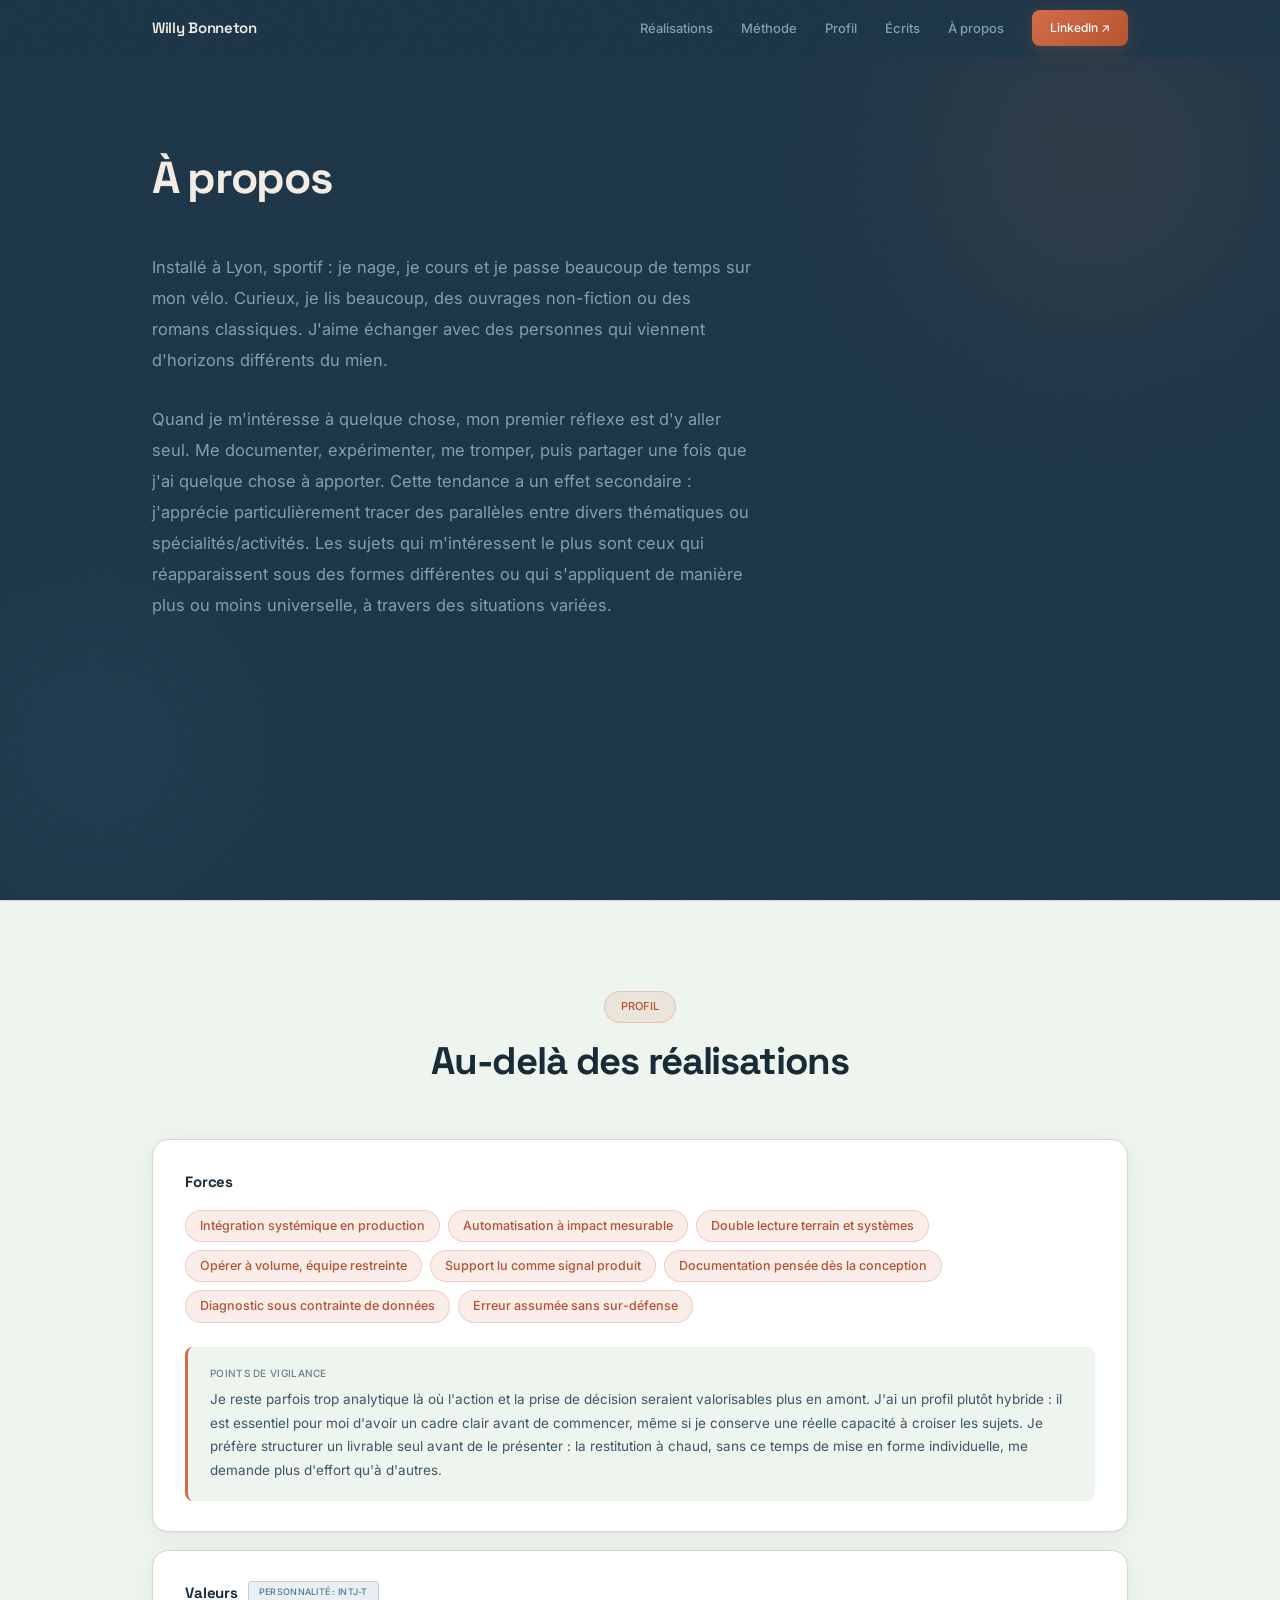
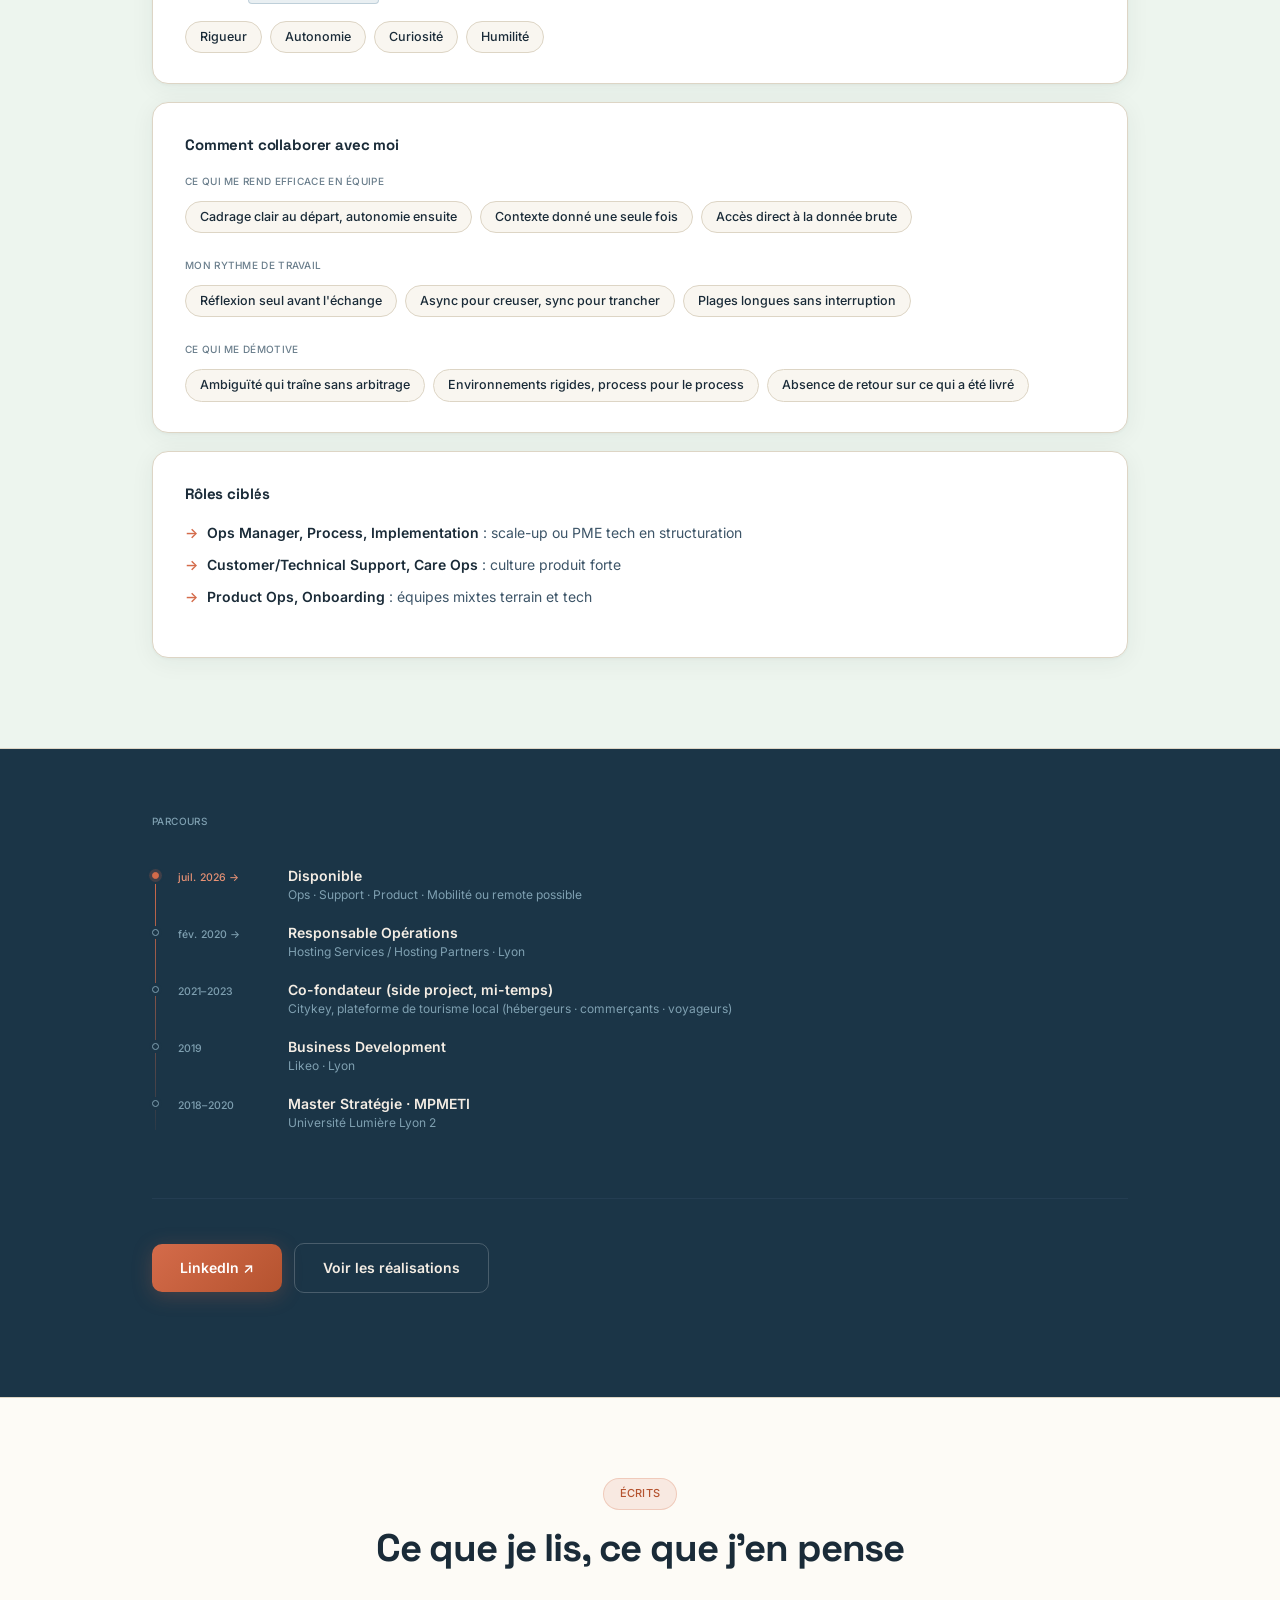
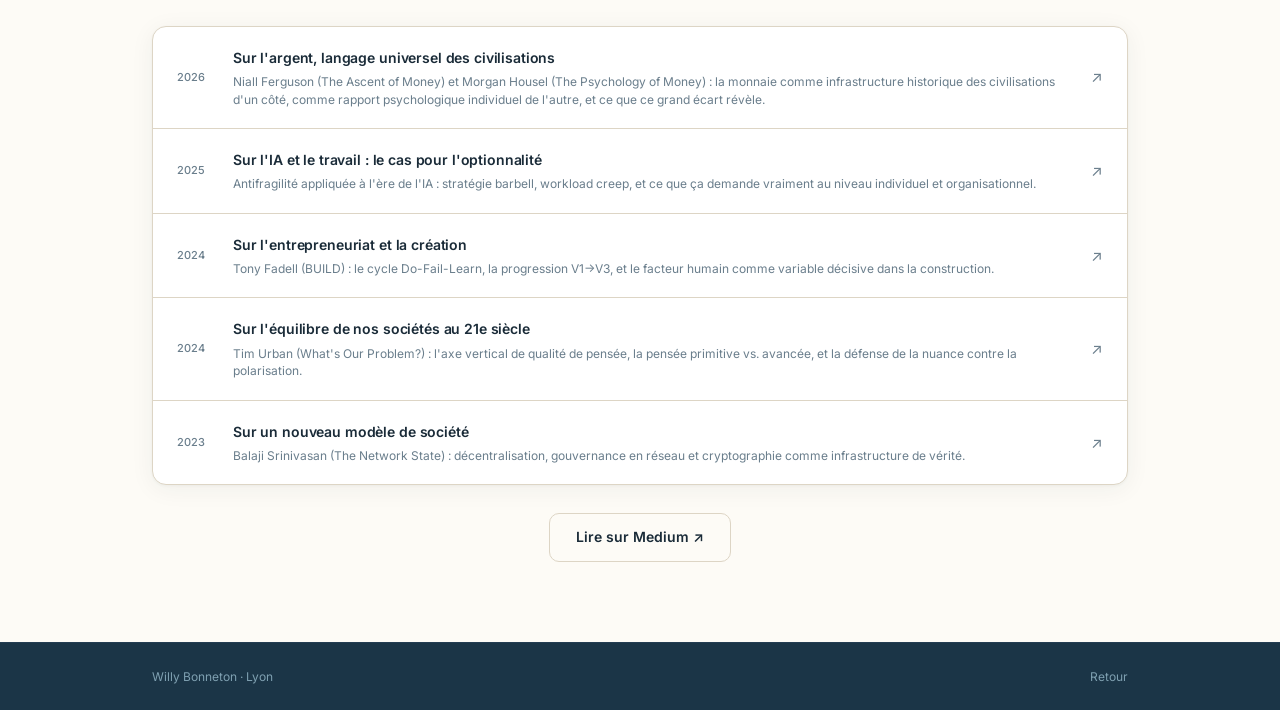
==== about.html @ 105d2efd "Corrige les liens Medium, ajoute un essai et nuance le parcours et la vigilance" ====
<!DOCTYPE html>
<html lang="fr">
<head>
  <meta charset="UTF-8">
  <meta name="viewport" content="width=device-width, initial-scale=1.0">
  <title>Willy Bonneton · À propos</title>
  <meta name="description" content="Willy Bonneton, basé à Lyon. Curieux, sportif, en mouvement.">
  <link rel="canonical" href="https://willy-bonneton.vercel.app/about.html">

  <link rel="icon" href="favicon-32.png" type="image/png">
  <link rel="icon" href="favicon-192.png" type="image/png" sizes="192x192">
  <link rel="apple-touch-icon" href="apple-touch-icon.png">

  <meta property="og:type" content="profile">
  <meta property="og:site_name" content="Willy Bonneton">
  <meta property="og:title" content="Willy Bonneton · À propos">
  <meta property="og:description" content="Willy Bonneton, basé à Lyon. Curieux, sportif, en mouvement.">
  <meta property="og:url" content="https://willy-bonneton.vercel.app/about.html">
  <meta property="og:image" content="https://willy-bonneton.vercel.app/assets/og-image.jpg">
  <meta property="og:image:width" content="1200">
  <meta property="og:image:height" content="630">
  <meta property="og:locale" content="fr_FR">
  <meta name="twitter:card" content="summary_large_image">
  <meta name="twitter:title" content="Willy Bonneton · À propos">
  <meta name="twitter:description" content="Willy Bonneton, basé à Lyon. Curieux, sportif, en mouvement.">
  <meta name="twitter:image" content="https://willy-bonneton.vercel.app/assets/og-image.jpg">

  <link rel="preconnect" href="https://fonts.googleapis.com">
  <link rel="preconnect" href="https://fonts.gstatic.com" crossorigin>
  <link href="https://fonts.googleapis.com/css2?family=Space+Grotesk:wght@400;500;600;700&family=Inter:wght@400;500;600&display=swap" rel="stylesheet">
  <link rel="stylesheet" href="style.css">
</head>
<body>

  <header id="site-header">
    <div class="container">
      <nav>
        <a href="index.html" class="nav-brand">Willy Bonneton</a>
        <div class="nav-links">
          <a href="index.html#realisations">Réalisations</a>
          <a href="index.html#methode">Méthode</a>
          <a href="#profil">Profil</a>
          <a href="#ecrits">Écrits</a>
          <a href="about.html">À propos</a>
          <a href="https://www.linkedin.com/in/willy-bonneton/" target="_blank" rel="noopener" class="nav-cta">LinkedIn ↗</a>
        </div>
        <button class="mobile-menu-btn" aria-label="Menu" aria-expanded="false">☰</button>
      </nav>
    </div>
    <div class="mobile-menu">
      <a href="index.html#realisations">Réalisations</a>
      <a href="index.html#methode">Méthode</a>
      <a href="#profil">Profil</a>
      <a href="#ecrits">Écrits</a>
      <a href="about.html">À propos</a>
      <a href="https://www.linkedin.com/in/willy-bonneton/" target="_blank" rel="noopener" class="nav-cta">LinkedIn ↗</a>
    </div>
  </header>

  <main>

    <!-- À PROPOS -->
    <section class="about-hero">
      <div class="orb orb-1"></div>
      <div class="orb orb-2"></div>
      <div class="container">
        <h1 class="reveal">À propos</h1>

        <div class="about-body reveal" style="--d:.08s">
          <p>Installé à Lyon, sportif : je nage, je cours et je passe beaucoup de temps sur mon vélo. Curieux, je lis beaucoup, des ouvrages non-fiction ou des romans classiques. J'aime échanger avec des personnes qui viennent d'horizons différents du mien.</p>
          <p>Quand je m'intéresse à quelque chose, mon premier réflexe est d'y aller seul. Me documenter, expérimenter, me tromper, puis partager une fois que j'ai quelque chose à apporter. Cette tendance a un effet secondaire : j'apprécie particulièrement tracer des parallèles entre divers thématiques ou spécialités/activités. Les sujets qui m'intéressent le plus sont ceux qui réapparaissent sous des formes différentes ou qui s'appliquent de manière plus ou moins universelle, à travers des situations variées.</p>
        </div>
      </div>
    </section>

    <!-- PROFIL EN UNE PAGE -->
    <section class="profil-section" id="profil">
      <div class="container">
        <div class="section-head reveal">
          <span class="badge-pill">Profil</span>
          <h2>Au-delà des réalisations</h2>
        </div>

        <div class="tag-card reveal" style="margin-bottom:18px;">
          <h3>Forces</h3>
          <div class="tag-list">
            <span class="tag-chip chip-accent">Intégration systémique en production</span>
            <span class="tag-chip chip-accent">Automatisation à impact mesurable</span>
            <span class="tag-chip chip-accent">Double lecture terrain et systèmes</span>
            <span class="tag-chip chip-accent">Opérer à volume, équipe restreinte</span>
            <span class="tag-chip chip-accent">Support lu comme signal produit</span>
            <span class="tag-chip chip-accent">Documentation pensée dès la conception</span>
            <span class="tag-chip chip-accent">Diagnostic sous contrainte de données</span>
            <span class="tag-chip chip-accent">Erreur assumée sans sur-défense</span>
          </div>
          <div class="case-note">
            <p class="tag-group-title" style="margin-bottom:6px;">Points de vigilance</p>
            Je reste parfois trop analytique là où l'action et la prise de décision seraient valorisables plus en amont. J'ai un profil plutôt hybride : il est essentiel pour moi d'avoir un cadre clair avant de commencer, même si je conserve une réelle capacité à croiser les sujets. Je préfère structurer un livrable seul avant de le présenter : la restitution à chaud, sans ce temps de mise en forme individuelle, me demande plus d'effort qu'à d'autres.
          </div>
        </div>

        <div class="tag-card reveal" style="--d:.12s;margin-bottom:18px;">
          <div class="real-tag-row">
            <h3 style="margin-bottom:0;">Valeurs</h3>
            <span class="mbti-badge">Personnalité : INTJ-T</span>
          </div>
          <div class="tag-list" style="margin-top:16px;">
            <span class="tag-chip">Rigueur</span>
            <span class="tag-chip">Autonomie</span>
            <span class="tag-chip">Curiosité</span>
            <span class="tag-chip">Humilité</span>
          </div>
        </div>

        <div class="tag-card reveal" style="--d:.16s;margin-bottom:18px;">
          <h3>Comment collaborer avec moi</h3>
          <div class="tag-group">
            <p class="tag-group-title">Ce qui me rend efficace en équipe</p>
            <div class="tag-list">
              <span class="tag-chip">Cadrage clair au départ, autonomie ensuite</span>
              <span class="tag-chip">Contexte donné une seule fois</span>
              <span class="tag-chip">Accès direct à la donnée brute</span>
            </div>
          </div>
          <div class="tag-group">
            <p class="tag-group-title">Mon rythme de travail</p>
            <div class="tag-list">
              <span class="tag-chip">Réflexion seul avant l'échange</span>
              <span class="tag-chip">Async pour creuser, sync pour trancher</span>
              <span class="tag-chip">Plages longues sans interruption</span>
            </div>
          </div>
          <div class="tag-group">
            <p class="tag-group-title">Ce qui me démotive</p>
            <div class="tag-list">
              <span class="tag-chip">Ambiguïté qui traîne sans arbitrage</span>
              <span class="tag-chip">Environnements rigides, process pour le process</span>
              <span class="tag-chip">Absence de retour sur ce qui a été livré</span>
            </div>
          </div>
        </div>

        <div class="tag-card reveal" style="--d:.2s">
          <h3>Rôles ciblés</h3>
          <ul class="metric-list" style="margin-top:4px;">
            <li><b>Ops Manager, Process, Implementation</b> : scale-up ou PME tech en structuration</li>
            <li><b>Customer/Technical Support, Care Ops</b> : culture produit forte</li>
            <li><b>Product Ops, Onboarding</b> : équipes mixtes terrain et tech</li>
          </ul>
        </div>
      </div>
    </section>

    <!-- PARCOURS + CTA -->
    <section class="about-hero about-parcours-bottom">
      <div class="container">

        <div class="parcours-section reveal" style="--d:.08s;margin-top:0;padding-top:0;border-top:none;">
          <p class="parcours-label">Parcours</p>
          <div class="parcours-timeline">

            <div class="tl-item current">
              <span class="tl-date">juil. 2026 →</span>
              <div>
                <span class="tl-role">Disponible</span>
                <span class="tl-org">Ops · Support · Product · Mobilité ou remote possible</span>
              </div>
            </div>

            <div class="tl-item">
              <span class="tl-date">fév. 2020 →</span>
              <div>
                <span class="tl-role">Responsable Opérations</span>
                <span class="tl-org">Hosting Services / Hosting Partners · Lyon</span>
              </div>
            </div>

            <div class="tl-item">
              <span class="tl-date">2021–2023</span>
              <div>
                <span class="tl-role">Co-fondateur (side project, mi-temps)</span>
                <span class="tl-org">Citykey, plateforme de tourisme local (hébergeurs · commerçants · voyageurs)</span>
              </div>
            </div>

            <div class="tl-item">
              <span class="tl-date">2019</span>
              <div>
                <span class="tl-role">Business Development</span>
                <span class="tl-org">Likeo · Lyon</span>
              </div>
            </div>

            <div class="tl-item">
              <span class="tl-date">2018–2020</span>
              <div>
                <span class="tl-role">Master Stratégie · MPMETI</span>
                <span class="tl-org">Université Lumière Lyon 2</span>
              </div>
            </div>

          </div>
        </div>

        <div class="about-cta reveal" style="--d:.16s">
          <a href="https://www.linkedin.com/in/willy-bonneton/" target="_blank" rel="noopener" class="btn">LinkedIn ↗</a>
          <a href="index.html" class="btn btn-outline">Voir les réalisations</a>
        </div>

      </div>
    </section>

    <!-- ÉCRITS -->
    <section class="ecrits" id="ecrits">
      <div class="container">
        <div class="section-head reveal">
          <span class="badge-pill">Écrits</span>
          <h2>Ce que je lis, ce que j'en pense</h2>
        </div>

        <div class="essays-list reveal">
          <a href="https://medium.com/@willybonneton/sur-largent-langage-universel-des-civilisations-7551ef2f73aa?sharedUserId=willybonneton" target="_blank" rel="noopener" class="essay-item">
            <span class="essay-date">2026</span>
            <div class="essay-content">
              <span class="essay-title">Sur l'argent, langage universel des civilisations</span>
              <span class="essay-desc">Niall Ferguson (The Ascent of Money) et Morgan Housel (The Psychology of Money) : la monnaie comme infrastructure historique des civilisations d'un côté, comme rapport psychologique individuel de l'autre, et ce que ce grand écart révèle.</span>
            </div>
            <span class="essay-arrow">↗</span>
          </a>
          <a href="https://medium.com/@willybonneton/sur-lia-le-travail-et-le-cas-pour-l-optionnalit%C3%A9-8857c863b333?sharedUserId=willybonneton" target="_blank" rel="noopener" class="essay-item">
            <span class="essay-date">2025</span>
            <div class="essay-content">
              <span class="essay-title">Sur l'IA et le travail : le cas pour l'optionnalité</span>
              <span class="essay-desc">Antifragilité appliquée à l'ère de l'IA : stratégie barbell, workload creep, et ce que ça demande vraiment au niveau individuel et organisationnel.</span>
            </div>
            <span class="essay-arrow">↗</span>
          </a>
          <a href="https://medium.com/@willybonneton/sur-lentrepreneuriat-et-la-cr%C3%A9ation-435b396c9633?sharedUserId=willybonneton" target="_blank" rel="noopener" class="essay-item">
            <span class="essay-date">2024</span>
            <div class="essay-content">
              <span class="essay-title">Sur l'entrepreneuriat et la création</span>
              <span class="essay-desc">Tony Fadell (BUILD) : le cycle Do-Fail-Learn, la progression V1→V3, et le facteur humain comme variable décisive dans la construction.</span>
            </div>
            <span class="essay-arrow">↗</span>
          </a>
          <a href="https://medium.com/@willybonneton/sur-l%C3%A9quilibre-de-nos-soci%C3%A9t%C3%A9s-au-21%C3%A8-si%C3%A8cle-4c4dc9148414?sharedUserId=willybonneton" target="_blank" rel="noopener" class="essay-item">
            <span class="essay-date">2024</span>
            <div class="essay-content">
              <span class="essay-title">Sur l'équilibre de nos sociétés au 21e siècle</span>
              <span class="essay-desc">Tim Urban (What's Our Problem?) : l'axe vertical de qualité de pensée, la pensée primitive vs. avancée, et la défense de la nuance contre la polarisation.</span>
            </div>
            <span class="essay-arrow">↗</span>
          </a>
          <a href="https://medium.com/@willybonneton/sur-un-nouveau-mod%C3%A8le-de-soci%C3%A9t%C3%A9-496cfe25e02b?sharedUserId=willybonneton" target="_blank" rel="noopener" class="essay-item">
            <span class="essay-date">2023</span>
            <div class="essay-content">
              <span class="essay-title">Sur un nouveau modèle de société</span>
              <span class="essay-desc">Balaji Srinivasan (The Network State) : décentralisation, gouvernance en réseau et cryptographie comme infrastructure de vérité.</span>
            </div>
            <span class="essay-arrow">↗</span>
          </a>
        </div>

        <div style="text-align:center">
          <a href="https://willybonneton.medium.com/" target="_blank" rel="noopener" class="ghost-btn" style="border-color:var(--border);color:var(--text);">
            Lire sur Medium ↗
          </a>
        </div>
      </div>
    </section>

  </main>

  <footer>
    <div class="container">
      <p>Willy Bonneton · Lyon</p>
      <a href="index.html">Retour</a>
    </div>
  </footer>

  <script>
    (function () {
      var header = document.getElementById('site-header');
      var onScroll = function () {
        header.classList.toggle('scrolled', window.scrollY > 20);
      };
      window.addEventListener('scroll', onScroll, { passive: true });
      onScroll();

      var btn = document.querySelector('.mobile-menu-btn');
      var menu = document.querySelector('.mobile-menu');
      btn.addEventListener('click', function () {
        var open = menu.classList.toggle('open');
        btn.textContent = open ? '✕' : '☰';
        btn.setAttribute('aria-expanded', open);
      });

      var reveals = document.querySelectorAll('.reveal');
      var show = function (el) { el.classList.add('visible'); };
      if ('IntersectionObserver' in window) {
        var obs = new IntersectionObserver(function (entries) {
          entries.forEach(function (entry) {
            if (entry.isIntersecting) {
              show(entry.target);
              obs.unobserve(entry.target);
            }
          });
        }, { threshold: 0.01 });
        reveals.forEach(function (el) {
          var rect = el.getBoundingClientRect();
          if (rect.top < window.innerHeight && rect.bottom > 0) {
            show(el);
          } else {
            obs.observe(el);
          }
        });
      } else {
        reveals.forEach(show);
      }
    })();
  </script>

<script defer src="/_vercel/insights/script.js"></script>
</body>
</html>
---- style.css ----
*, *::before, *::after { box-sizing: border-box; margin: 0; padding: 0; }

:root {
  --bg:           #FDFBF6;
  --bg-alt:       #EDF5EE;
  --bg-dark:      #1B3547;
  --text:         #1A2B38;
  --text-light:   #F4EDE4;
  --muted:        #6A7E8C;
  --muted-dark:   #7FA0B1;
  --accent:       #D46B4A;
  --accent-deep:  #B5532F;
  --accent-cool:  #4E7A96;
  --accent-dim:   rgba(212,107,74,0.12);
  --border:       #DDD5C5;
  --border-dark:  #243D52;
  --surface-dark: rgba(255,255,255,0.04);
  --nav-bg:       rgba(27,53,71,0.82);
  --card-shadow:        0 1px 3px rgba(26,43,56,0.04), 0 4px 24px rgba(26,43,56,0.06);
  --card-shadow-hover:  0 2px 8px rgba(212,107,74,0.10), 0 12px 36px rgba(26,43,56,0.10);
  --font:      'Inter', -apple-system, BlinkMacSystemFont, sans-serif;
  --font-head: 'Space Grotesk', 'Inter', sans-serif;
  --max: 1040px;
}

html { scroll-behavior: smooth; }

body {
  font-family: var(--font);
  background: var(--bg);
  color: var(--text);
  font-size: 16px;
  line-height: 1.6;
  -webkit-font-smoothing: antialiased;
  -moz-osx-font-smoothing: grayscale;
  overflow-x: hidden;
}

body::after {
  content: '';
  position: fixed;
  inset: 0;
  pointer-events: none;
  z-index: 9999;
  opacity: 0.04;
  background-image: url("data:image/svg+xml,%3Csvg xmlns='http://www.w3.org/2000/svg' width='300' height='300'%3E%3Cfilter id='n'%3E%3CfeTurbulence type='fractalNoise' baseFrequency='0.7' numOctaves='4' stitchTiles='stitch'/%3E%3C/filter%3E%3Crect width='300' height='300' filter='url(%23n)'/%3E%3C/svg%3E");
  background-size: 200px;
  background-repeat: repeat;
}

a { color: inherit; text-decoration: none; }
img { display: block; max-width: 100%; }

.container {
  max-width: var(--max);
  margin: 0 auto;
  padding: 0 32px;
}

/* ── Scrollbar ── */
::-webkit-scrollbar { width: 6px; }
::-webkit-scrollbar-track { background: var(--bg); }
::-webkit-scrollbar-thumb { background: var(--border); border-radius: 3px; }
::-webkit-scrollbar-thumb:hover { background: var(--accent); }

/* ── Utilitaires dégradés ── */
.gradient-text {
  background: linear-gradient(135deg, var(--accent), var(--muted-dark));
  -webkit-background-clip: text;
  -webkit-text-fill-color: transparent;
  background-clip: text;
}

.gradient-btn {
  display: inline-flex;
  align-items: center;
  gap: 8px;
  background: linear-gradient(135deg, var(--accent), var(--accent-deep));
  color: #fff;
  font-weight: 600;
  font-size: 14px;
  padding: 13px 28px;
  border-radius: 10px;
  border: none;
  cursor: pointer;
  transition: transform 0.2s, box-shadow 0.2s;
  box-shadow: 0 4px 20px rgba(212,107,74,0.25);
}
.gradient-btn:hover {
  transform: translateY(-2px);
  box-shadow: 0 8px 30px rgba(212,107,74,0.35);
}

.ghost-btn {
  display: inline-flex;
  align-items: center;
  gap: 8px;
  background: transparent;
  font-weight: 600;
  font-size: 14px;
  padding: 12px 26px;
  border-radius: 10px;
  cursor: pointer;
  border: 1.5px solid rgba(255,255,255,0.2);
  color: var(--text-light);
  transition: border-color 0.2s, transform 0.2s;
}
.ghost-btn:hover {
  border-color: var(--accent);
  transform: translateY(-1px);
}

/* ── Badge pill ── */
.badge-pill {
  display: inline-flex;
  align-items: center;
  padding: 6px 16px;
  border-radius: 100px;
  font-family: var(--font);
  font-size: 11px;
  font-weight: 500;
  letter-spacing: 0.03em;
  text-transform: uppercase;
  background: var(--accent-dim);
  border: 1px solid rgba(212,107,74,0.25);
  color: var(--accent-deep);
}

.badge-pill.on-dark {
  background: rgba(212,107,74,0.14);
  border-color: rgba(212,107,74,0.35);
  color: #E89275;
}

/* ── Têtes de section ── */
.section-head {
  text-align: center;
  margin-bottom: 56px;
}

.section-head h2 {
  font-family: var(--font-head);
  font-size: clamp(1.6rem, 3vw, 2.4rem);
  font-weight: 700;
  letter-spacing: -0.03em;
  line-height: 1.15;
  color: var(--text);
  margin-top: 16px;
}

/* ── Animations d'entrée au scroll ── */
.reveal {
  opacity: 0;
  transform: translateY(28px);
  transition: opacity 0.65s cubic-bezier(0.22,1,0.36,1) var(--d, 0s),
              transform 0.65s cubic-bezier(0.22,1,0.36,1) var(--d, 0s);
}
.reveal.visible {
  opacity: 1;
  transform: translateY(0);
}
@media (prefers-reduced-motion: reduce) {
  .reveal { opacity: 1; transform: none; transition: none; }
}

@keyframes float1 {
  0%, 100% { transform: translate(0, 0) scale(1); }
  33% { transform: translate(30px, -40px) scale(1.05); }
  66% { transform: translate(-20px, 20px) scale(0.95); }
}
@keyframes float2 {
  0%, 100% { transform: translate(0, 0) scale(1); }
  33% { transform: translate(-40px, 30px) scale(0.95); }
  66% { transform: translate(20px, -30px) scale(1.05); }
}

/* ════════════════════════════════════
   NAVIGATION
════════════════════════════════════ */
header {
  position: fixed;
  top: 0;
  left: 0;
  right: 0;
  z-index: 100;
  background: var(--nav-bg);
  backdrop-filter: blur(16px);
  -webkit-backdrop-filter: blur(16px);
  border-bottom: 1px solid transparent;
  transition: border-color 0.3s, background 0.3s;
}
header.scrolled { border-bottom-color: var(--border-dark); }

nav {
  display: flex;
  align-items: center;
  justify-content: space-between;
  height: 56px;
}

.nav-brand {
  font-family: var(--font-head);
  font-size: 15px;
  font-weight: 600;
  letter-spacing: -0.02em;
  color: var(--text-light);
}

.nav-links { display: flex; align-items: center; gap: 28px; }
.nav-links a { font-size: 13px; font-weight: 500; color: var(--muted-dark); transition: color 0.2s; }
.nav-links a:hover { color: var(--text-light); }

.nav-links .nav-cta {
  color: #fff;
  padding: 8px 18px;
  font-size: 12px;
  border-radius: 8px;
  background: linear-gradient(135deg, var(--accent), var(--accent-deep));
  box-shadow: 0 4px 20px rgba(212,107,74,0.25);
  transition: transform 0.2s, box-shadow 0.2s;
}
.nav-links .nav-cta:hover {
  color: #fff;
  transform: translateY(-2px);
  box-shadow: 0 8px 30px rgba(212,107,74,0.35);
}

.mobile-menu-btn {
  display: none;
  align-items: center;
  justify-content: center;
  width: 36px;
  height: 36px;
  background: none;
  border: none;
  color: var(--text-light);
  cursor: pointer;
  font-size: 20px;
}

.mobile-menu {
  display: none;
  flex-direction: column;
  gap: 16px;
  padding: 16px 32px 24px;
  border-top: 1px solid var(--border-dark);
}
.mobile-menu.open { display: flex; }
.mobile-menu a { font-size: 15px; font-weight: 500; color: var(--muted-dark); }
.mobile-menu .nav-cta {
  color: #fff;
  text-align: center;
  justify-content: center;
  display: inline-flex;
  padding: 10px 20px;
  font-size: 13px;
  border-radius: 8px;
  background: linear-gradient(135deg, var(--accent), var(--accent-deep));
}

/* ════════════════════════════════════
   HERO
════════════════════════════════════ */
.hero {
  position: relative;
  overflow: hidden;
  background: var(--bg-dark);
  padding: 140px 0 100px;
  min-height: 90vh;
  display: flex;
  align-items: center;
}

.orb {
  position: absolute;
  border-radius: 50%;
  filter: blur(80px);
  pointer-events: none;
  opacity: 0.16;
}
.orb-1 {
  width: 500px; height: 500px; top: -10%; right: -5%;
  background: radial-gradient(circle, var(--accent), transparent 70%);
  animation: float1 20s ease-in-out infinite;
}
.orb-2 {
  width: 400px; height: 400px; bottom: -5%; left: -8%;
  background: radial-gradient(circle, var(--accent-cool), transparent 70%);
  animation: float2 25s ease-in-out infinite;
}
.orb-3 {
  width: 250px; height: 250px; top: 40%; left: 50%;
  background: radial-gradient(circle, var(--accent), transparent 70%);
  animation: float1 18s ease-in-out infinite reverse;
  opacity: 0.08;
}

.hero-inner { position: relative; z-index: 1; }

.kicker {
  font-family: var(--font);
  font-size: 11px;
  font-weight: 500;
  letter-spacing: 0.04em;
  text-transform: uppercase;
  color: var(--muted-dark);
  margin-bottom: 28px;
}

.hero-title {
  font-family: var(--font-head);
  font-size: clamp(2.2rem, 5vw, 3.8rem);
  font-weight: 700;
  line-height: 1.08;
  letter-spacing: -0.035em;
  color: var(--text-light);
  margin-bottom: 32px;
  max-width: 720px;
}

.hero-body {
  font-size: 16px;
  color: var(--muted-dark);
  line-height: 1.85;
  max-width: 580px;
  margin-bottom: 48px;
}

.hero-stats {
  display: flex;
  gap: 2px;
  border: 1px solid var(--border-dark);
  border-radius: 14px;
  overflow: hidden;
  max-width: 520px;
  margin-bottom: 44px;
  background: var(--surface-dark);
  backdrop-filter: blur(12px);
  -webkit-backdrop-filter: blur(12px);
}

.stat {
  flex: 1;
  padding: 22px 20px;
  border-right: 1px solid var(--border-dark);
  text-align: center;
}
.stat:last-child { border-right: none; }

.stat-num {
  display: block;
  font-family: var(--font-head);
  font-size: 26px;
  font-weight: 700;
  letter-spacing: -0.03em;
  line-height: 1;
  margin-bottom: 6px;
  background: linear-gradient(135deg, var(--accent), var(--muted-dark));
  -webkit-background-clip: text;
  -webkit-text-fill-color: transparent;
  background-clip: text;
}

.stat-desc {
  display: block;
  font-family: var(--font);
  font-size: 10px;
  color: var(--muted-dark);
  letter-spacing: 0.01em;
  line-height: 1.4;
}

/* ════════════════════════════════════
   IDENTITY CARD (hero)
════════════════════════════════════ */
.identity-card {
  display: inline-flex;
  align-items: center;
  gap: 20px;
  padding: 14px 24px 14px 14px;
  border-radius: 100px;
  background: var(--surface-dark);
  border: 1px solid var(--border-dark);
  backdrop-filter: blur(12px);
  -webkit-backdrop-filter: blur(12px);
  margin-bottom: 56px;
  max-width: 100%;
}

.identity-photo {
  width: 56px;
  height: 56px;
  border-radius: 50%;
  object-fit: cover;
  flex-shrink: 0;
}

.identity-text {
  display: flex;
  flex-direction: column;
  gap: 7px;
  min-width: 0;
}

.identity-name {
  font-family: var(--font-head);
  font-size: 16px;
  font-weight: 600;
  color: var(--text-light);
  line-height: 1;
  margin: 0;
}

.identity-tags {
  display: flex;
  align-items: center;
  gap: 8px;
  flex-wrap: wrap;
}

.identity-tags .badge-pill {
  padding: 4px 12px;
  font-size: 10px;
}

.identity-location {
  display: flex;
  align-items: center;
  gap: 5px;
  font-size: 12px;
  color: var(--muted-dark);
  font-weight: 500;
  margin: 0;
}
.identity-location svg { width: 12px; height: 12px; flex-shrink: 0; }

.identity-linkedin {
  display: inline-flex;
  align-items: center;
  justify-content: center;
  width: 36px;
  height: 36px;
  border-radius: 50%;
  background: rgba(255,255,255,0.06);
  color: var(--muted-dark);
  flex-shrink: 0;
  margin-left: 4px;
  transition: background 0.2s, color 0.2s;
}
.identity-linkedin:hover { background: var(--accent); color: #fff; }
.identity-linkedin svg { width: 17px; height: 17px; }

@media (max-width: 560px) {
  .identity-card { flex-wrap: wrap; border-radius: 24px; padding: 16px; gap: 14px; margin-bottom: 40px; }
  .identity-linkedin { margin-left: auto; }
}

/* ════════════════════════════════════
   RÉALISATIONS
════════════════════════════════════ */
.realisations {
  background: var(--bg);
  padding: 110px 0 90px;
}

.real-card {
  position: relative;
  overflow: hidden;
  background: #FFFFFF;
  border: 1px solid var(--border);
  border-radius: 16px;
  padding: 36px 40px;
  box-shadow: var(--card-shadow);
  transition: border-color 0.35s cubic-bezier(0.22,1,0.36,1),
              box-shadow 0.35s cubic-bezier(0.22,1,0.36,1),
              transform 0.35s cubic-bezier(0.22,1,0.36,1);
}
.real-card:hover {
  border-color: rgba(212,107,74,0.35);
  box-shadow: var(--card-shadow-hover);
  transform: translateY(-3px);
}

.real-card::before {
  content: attr(data-num);
  position: absolute;
  top: 12px;
  right: 28px;
  font-family: var(--font-head);
  font-size: 100px;
  font-weight: 800;
  line-height: 1;
  letter-spacing: -0.04em;
  pointer-events: none;
  color: rgba(212,107,74,0.06);
}

.real-num {
  font-family: var(--font);
  font-size: 10px;
  font-weight: 500;
  letter-spacing: 0.04em;
  text-transform: uppercase;
  color: var(--accent);
  margin-bottom: 12px;
}

.real-card h3 {
  font-family: var(--font-head);
  font-size: 18px;
  font-weight: 700;
  letter-spacing: -0.02em;
  line-height: 1.3;
  margin-bottom: 16px;
  max-width: 580px;
}

.real-card p:not(.real-num) {
  font-size: 14.5px;
  color: #3D5568;
  line-height: 1.82;
  margin-bottom: 12px;
  max-width: 640px;
}
.real-card p:last-of-type { margin-bottom: 0; }

/* Bloc résultats */
.result-block {
  margin-top: 20px;
  background: var(--bg-dark);
  border-radius: 10px;
  padding: 6px 0;
  overflow: hidden;
}

/* ════════════════════════════════════
   MÉTHODE
════════════════════════════════════ */
.methode {
  background: var(--bg-alt);
  padding: 110px 0 90px;
  border-top: 1px solid var(--border);
  border-bottom: 1px solid var(--border);
}

.skills-grid {
  display: grid;
  grid-template-columns: 1fr 1fr;
  gap: 14px;
  margin-bottom: 56px;
}

.skill {
  background: #FFFFFF;
  border: 1px solid var(--border);
  border-radius: 14px;
  padding: 28px;
  box-shadow: var(--card-shadow);
  transition: border-color 0.3s cubic-bezier(0.22,1,0.36,1),
              box-shadow 0.3s cubic-bezier(0.22,1,0.36,1),
              transform 0.3s cubic-bezier(0.22,1,0.36,1);
}
.skill:hover {
  border-color: rgba(212,107,74,0.35);
  box-shadow: var(--card-shadow-hover);
  transform: translateY(-2px);
}

.skill-marker {
  display: inline-flex;
  align-items: center;
  justify-content: center;
  width: 32px;
  height: 32px;
  background: var(--accent-dim);
  border: 1px solid rgba(212,107,74,0.25);
  border-radius: 8px;
  font-family: var(--font-head);
  font-size: 12px;
  font-weight: 700;
  color: var(--accent-deep);
  margin-bottom: 16px;
}

.skill h4 {
  font-family: var(--font-head);
  font-size: 15px;
  font-weight: 700;
  letter-spacing: -0.01em;
  margin-bottom: 8px;
}
.skill p { font-size: 13px; color: var(--muted); line-height: 1.72; }

/* ── Outils ── */
.outils-label {
  font-family: var(--font);
  font-size: 10px;
  font-weight: 500;
  letter-spacing: 0.04em;
  text-transform: uppercase;
  color: var(--muted);
  margin-bottom: 20px;
  padding-top: 40px;
  border-top: 1px solid var(--border);
}

.tools-grid {
  display: grid;
  grid-template-columns: 1fr 1fr;
  gap: 14px;
}

.tool-group-label {
  font-family: var(--font);
  font-size: 10px;
  font-weight: 500;
  letter-spacing: 0.03em;
  text-transform: uppercase;
  color: var(--muted);
  margin-bottom: 10px;
}

.tool-list {
  background: #FFFFFF;
  border: 1px solid var(--border);
  border-radius: 12px;
  overflow: hidden;
  box-shadow: var(--card-shadow);
}

.tool-item {
  display: flex;
  align-items: center;
  gap: 12px;
  padding: 12px 16px;
  border-bottom: 1px solid var(--border);
}
.tool-item:last-child { border-bottom: none; }

.tool-logo-wrap {
  width: 32px;
  height: 32px;
  border-radius: 8px;
  background: #F4F8F5;
  border: 1px solid var(--border);
  display: flex;
  align-items: center;
  justify-content: center;
  flex-shrink: 0;
  overflow: hidden;
}

.tool-logo-wrap img {
  width: 18px;
  height: 18px;
  object-fit: contain;
}

.tool-text { display: flex; flex-direction: column; gap: 2px; min-width: 0; }

.tool-name-row { display: flex; align-items: center; gap: 6px; }

.tool-name { font-size: 13px; font-weight: 600; white-space: nowrap; }

.tool-type {
  font-family: var(--font);
  font-size: 9px;
  font-weight: 500;
  letter-spacing: 0.03em;
  text-transform: uppercase;
  background: var(--accent-dim);
  color: var(--accent-deep);
  padding: 2px 7px;
  border-radius: 4px;
  white-space: nowrap;
}

.tool-desc {
  font-size: 11.5px;
  color: var(--muted);
  line-height: 1.4;
  white-space: nowrap;
  overflow: hidden;
  text-overflow: ellipsis;
}

/* ════════════════════════════════════
   CONTACT
════════════════════════════════════ */
.contact {
  position: relative;
  overflow: hidden;
  background: var(--bg-dark);
  padding: 80px 0;
  text-align: center;
}

.contact .container { position: relative; z-index: 1; }

.contact-actions {
  margin-top: 24px;
  display: flex;
  gap: 12px;
  justify-content: center;
  flex-wrap: wrap;
}

/* ── Footer ── */
footer {
  background: var(--bg-dark);
  border-top: 1px solid var(--border-dark);
  padding: 24px 0;
}

footer .container {
  display: flex;
  justify-content: space-between;
  align-items: center;
  flex-wrap: wrap;
  gap: 8px;
}
footer p, footer a { font-size: 12px; color: var(--muted-dark); }
footer a { transition: color 0.2s; }
footer a:hover { color: var(--text-light); }

/* ════════════════════════════════════
   À PROPOS
════════════════════════════════════ */
.about-hero {
  position: relative;
  overflow: hidden;
  background: var(--bg-dark);
  padding: 152px 0 104px;
  min-height: 100vh;
}

.about-parcours-bottom {
  min-height: auto;
  padding: 64px 0 104px;
}

.about-hero .container { position: relative; z-index: 1; }

.about-hero h1 {
  font-family: var(--font-head);
  font-size: clamp(1.8rem, 3.5vw, 2.8rem);
  font-weight: 700;
  letter-spacing: -0.03em;
  color: var(--text-light);
  margin-bottom: 48px;
  line-height: 1.15;
  max-width: 580px;
}

.about-body {
  font-size: 16.5px;
  line-height: 1.88;
  color: var(--muted-dark);
  max-width: 600px;
}
.about-body p { margin-bottom: 28px; }
.about-body p:last-child { margin-bottom: 0; }

.about-cta {
  margin-top: 56px;
  padding-top: 44px;
  border-top: 1px solid var(--border-dark);
  display: flex;
  align-items: center;
  gap: 12px;
}

/* Compat : anciens boutons utilisés sur about.html */
.btn {
  display: inline-flex;
  align-items: center;
  gap: 8px;
  background: linear-gradient(135deg, var(--accent), var(--accent-deep));
  color: #fff;
  font-size: 14px;
  font-weight: 600;
  padding: 13px 28px;
  border-radius: 10px;
  box-shadow: 0 4px 20px rgba(212,107,74,0.25);
  transition: transform 0.2s, box-shadow 0.2s;
}
.btn:hover {
  transform: translateY(-2px);
  box-shadow: 0 8px 30px rgba(212,107,74,0.35);
}

.btn-outline {
  background: transparent;
  color: var(--text-light);
  border: 1.5px solid rgba(255,255,255,0.2);
  box-shadow: none;
}
.btn-outline:hover {
  border-color: var(--accent);
  transform: translateY(-1px);
  box-shadow: none;
}

/* ════════════════════════════════════
   RÉALISATIONS GRID
════════════════════════════════════ */
.realisations-grid {
  display: grid;
  grid-template-columns: 1fr 1fr;
  gap: 18px;
}

.realisations-grid .real-card {
  padding: 26px 30px;
}

.realisations-grid .real-card::before {
  font-size: 72px;
  top: 8px;
  right: 20px;
}

.real-card-span {
  grid-column: 1 / -1;
}

/* ════════════════════════════════════
   RESULT HIGHLIGHTS STRIP
════════════════════════════════════ */
.result-highlights {
  display: flex;
  padding: 18px 0 16px;
  margin: 0 20px;
  border-bottom: 1px solid var(--border-dark);
}

.result-hl {
  flex: 1;
  text-align: center;
  border-right: 1px solid var(--border-dark);
  padding: 0 12px;
}
.result-hl:last-child { border-right: none; }

.result-hl-num {
  display: block;
  font-family: var(--font-head);
  font-size: 21px;
  font-weight: 700;
  letter-spacing: -0.03em;
  line-height: 1;
  margin-bottom: 5px;
  background: linear-gradient(135deg, var(--accent), var(--muted-dark));
  -webkit-background-clip: text;
  -webkit-text-fill-color: transparent;
  background-clip: text;
}

.result-hl-label {
  display: block;
  font-family: var(--font);
  font-size: 9px;
  font-weight: 500;
  color: var(--muted-dark);
  letter-spacing: 0.03em;
  text-transform: uppercase;
  line-height: 1.35;
}

/* Quand les highlights sont seuls dans le bloc (pas de rows) */
.result-block .result-highlights:last-child {
  border-bottom: none;
  padding-bottom: 16px;
}

/* ── Badge "Cas d'analyse" pour la carte 05 ── */
.real-tag-row {
  display: flex;
  align-items: center;
  gap: 10px;
  margin-bottom: 12px;
}
.real-tag-row .real-num { margin-bottom: 0; }

.real-case-badge {
  font-family: var(--font);
  font-size: 9px;
  font-weight: 500;
  letter-spacing: 0.03em;
  text-transform: uppercase;
  background: rgba(78, 122, 150, 0.12);
  border: 1px solid rgba(78, 122, 150, 0.28);
  color: var(--accent-cool);
  padding: 3px 10px;
  border-radius: 4px;
}

/* ════════════════════════════════════
   PROFIL EN UNE PAGE (about.html)
════════════════════════════════════ */
.profil-section { background: var(--bg-alt); padding: 90px 0; border-top: 1px solid var(--border); border-bottom: 1px solid var(--border); }

.tag-card {
  background: #FFFFFF;
  border: 1px solid var(--border);
  border-radius: 16px;
  padding: 30px 32px;
  box-shadow: var(--card-shadow);
}
.tag-card h3 {
  font-family: var(--font-head);
  font-size: 15px;
  font-weight: 700;
  letter-spacing: -0.01em;
  margin-bottom: 16px;
}

.tag-group { margin-bottom: 24px; }
.tag-group:last-child { margin-bottom: 0; }
.tag-group-title {
  font-family: var(--font);
  font-size: 10px;
  font-weight: 500;
  letter-spacing: 0.03em;
  text-transform: uppercase;
  color: var(--muted);
  margin-bottom: 12px;
}

.tag-list { display: flex; flex-wrap: wrap; gap: 8px; }
.tag-chip {
  display: inline-flex;
  align-items: center;
  font-size: 12.5px;
  font-weight: 500;
  padding: 7px 14px;
  border-radius: 100px;
  background: #F9F6F0;
  border: 1px solid var(--border);
  color: var(--text);
  line-height: 1.3;
}
.tag-chip.chip-accent { background: var(--accent-dim); border-color: rgba(212,107,74,0.25); color: var(--accent-deep); }

.mbti-badge {
  font-family: var(--font);
  font-size: 9px;
  font-weight: 500;
  letter-spacing: 0.03em;
  text-transform: uppercase;
  background: rgba(78,122,150,0.12);
  border: 1px solid rgba(78,122,150,0.28);
  color: var(--accent-cool);
  padding: 3px 10px;
  border-radius: 4px;
}

/* ════════════════════════════════════
   ÉCRITS SECTION
════════════════════════════════════ */
.ecrits {
  padding: 80px 0;
  background: var(--bg);
  border-top: 1px solid var(--border);
}

.essays-list {
  border: 1px solid var(--border);
  border-radius: 14px;
  overflow: hidden;
  background: #FFFFFF;
  box-shadow: var(--card-shadow);
  margin-bottom: 28px;
}

.essay-item {
  display: flex;
  align-items: center;
  gap: 20px;
  padding: 20px 24px;
  border-bottom: 1px solid var(--border);
  text-decoration: none;
  color: inherit;
  transition: background 0.2s;
}
.essay-item:last-child { border-bottom: none; }
.essay-item:hover { background: #FAF8F5; }
.essay-item:hover .essay-arrow {
  color: var(--accent);
  transform: translate(2px, -2px);
}

.essay-date {
  font-family: var(--font);
  font-size: 11px;
  font-weight: 500;
  color: var(--muted);
  letter-spacing: 0.01em;
  flex-shrink: 0;
  width: 36px;
}

.essay-content { flex: 1; min-width: 0; }

.essay-title {
  display: block;
  font-size: 14px;
  font-weight: 600;
  color: var(--text);
  letter-spacing: -0.01em;
  margin-bottom: 4px;
}

.essay-desc {
  display: block;
  font-size: 12px;
  color: var(--muted);
  line-height: 1.45;
}

.essay-arrow {
  font-size: 15px;
  color: var(--muted);
  flex-shrink: 0;
  transition: color 0.2s, transform 0.2s;
}

/* ════════════════════════════════════
   PARCOURS TIMELINE (about.html)
════════════════════════════════════ */
.parcours-section {
  margin-top: 52px;
  padding-top: 44px;
  border-top: 1px solid var(--border-dark);
  max-width: 600px;
}

.parcours-label {
  font-family: var(--font);
  font-size: 10px;
  font-weight: 500;
  letter-spacing: 0.04em;
  text-transform: uppercase;
  color: var(--muted-dark);
  margin-bottom: 28px;
}

.parcours-timeline {
  display: flex;
  flex-direction: column;
  position: relative;
  padding-left: 26px;
}

.parcours-timeline::before {
  content: '';
  position: absolute;
  left: 3px;
  top: 12px;
  bottom: 12px;
  width: 1px;
  background: linear-gradient(to bottom, var(--accent) 0%, rgba(212,107,74,0.08) 100%);
}

.tl-item {
  display: flex;
  align-items: baseline;
  gap: 20px;
  padding: 10px 0;
  position: relative;
}

.tl-item::before {
  content: '';
  position: absolute;
  left: -26px;
  top: 15px;
  width: 7px;
  height: 7px;
  border-radius: 50%;
  background: var(--bg-dark);
  border: 1.5px solid var(--muted-dark);
  box-shadow: 0 0 0 3px var(--bg-dark);
}

.tl-item.current::before {
  background: var(--accent);
  border-color: var(--accent);
  box-shadow: 0 0 0 3px rgba(212,107,74,0.2), 0 0 0 5px var(--bg-dark);
}

.tl-date {
  font-family: var(--font);
  font-size: 10.5px;
  font-weight: 500;
  color: var(--muted-dark);
  letter-spacing: 0.01em;
  flex-shrink: 0;
  width: 90px;
  padding-top: 2px;
}
.tl-item.current .tl-date { color: #E89275; }

.tl-role {
  display: block;
  font-size: 14px;
  font-weight: 600;
  color: var(--text-light);
  line-height: 1.3;
  margin-bottom: 2px;
}

.tl-org {
  display: block;
  font-size: 12px;
  color: var(--muted-dark);
  line-height: 1.4;
}

.case-cta { margin-top: 24px; }

.bilan-section {
  background: var(--bg);
  padding: 90px 0;
  text-align: center;
  border-top: 1px solid var(--border);
  border-bottom: 1px solid var(--border);
}
.bilan-text {
  font-size: 15px;
  color: #3D5568;
  line-height: 1.85;
  max-width: 620px;
  margin: 20px auto 0;
}
.bilan-actions {
  margin-top: 32px;
  display: flex;
  gap: 12px;
  justify-content: center;
  flex-wrap: wrap;
}
.btn-outline-light {
  display: inline-flex;
  align-items: center;
  gap: 8px;
  background: transparent;
  font-weight: 600;
  font-size: 14px;
  padding: 12px 26px;
  border-radius: 10px;
  border: 1.5px solid var(--border);
  color: var(--text);
  transition: border-color 0.2s, transform 0.2s;
}
.btn-outline-light:hover { border-color: var(--accent); transform: translateY(-1px); }

/* ════════════════════════════════════
   CASE STUDY (page dédiée)
════════════════════════════════════ */
.case-hero { min-height: auto; padding: 150px 0 90px; }

.section-light { background: var(--bg); padding: 64px 0 100px; }

.section-alt {
  background: var(--bg-alt);
  padding: 64px 0 100px;
  border-top: 1px solid var(--border);
  border-bottom: 1px solid var(--border);
}

.two-col-grid { display: grid; grid-template-columns: 1fr 1fr; gap: 18px; }
.span-full { grid-column: 1 / -1; }

.finding-card {
  background: #FFFFFF;
  border: 1px solid var(--border);
  border-radius: 16px;
  padding: 32px 34px;
  box-shadow: var(--card-shadow);
  transition: border-color 0.3s cubic-bezier(0.22,1,0.36,1),
              box-shadow 0.3s cubic-bezier(0.22,1,0.36,1),
              transform 0.3s cubic-bezier(0.22,1,0.36,1);
}
.finding-card:hover {
  border-color: rgba(212,107,74,0.35);
  box-shadow: var(--card-shadow-hover);
  transform: translateY(-2px);
}
.finding-card h3 {
  font-family: var(--font-head);
  font-size: 17px;
  font-weight: 700;
  letter-spacing: -0.02em;
  margin-bottom: 6px;
  line-height: 1.3;
}
.finding-card p { font-size: 14.5px; color: #3D5568; line-height: 1.82; margin-bottom: 12px; }
.finding-card p:last-of-type { margin-bottom: 0; }

/* Étiquette méthode : signale la démarche avant la conclusion */
.method-tag {
  display: block;
  font-family: var(--font);
  font-size: 10px;
  font-weight: 500;
  letter-spacing: 0.03em;
  text-transform: uppercase;
  color: var(--accent-cool);
  margin-bottom: 12px;
}

.case-note {
  background: var(--bg-alt);
  border-left: 3px solid var(--accent);
  border-radius: 8px;
  padding: 18px 22px;
  font-size: 13.5px;
  color: #3D5568;
  line-height: 1.75;
  margin-top: 24px;
}

.metric-list { list-style: none; display: flex; flex-direction: column; gap: 10px; margin-top: 18px; margin-bottom: 18px; max-width: 720px; }
.metric-list li { font-size: 14px; color: #3D5568; line-height: 1.6; padding-left: 22px; position: relative; }
.metric-list li::before { content: '→'; position: absolute; left: 0; color: var(--accent); font-weight: 600; }
.metric-list b { color: var(--text); font-weight: 600; }

/* Tableau comparatif : réservé aux arbitrages réels à 3 options */
.compare-table {
  width: 100%;
  border-collapse: collapse;
  margin: 16px 0 28px;
  font-size: 13px;
}
.compare-table th, .compare-table td {
  text-align: left;
  padding: 10px 14px;
  border-bottom: 1px solid var(--border);
}
.compare-table th {
  font-family: var(--font);
  font-size: 10px;
  font-weight: 500;
  letter-spacing: 0.03em;
  text-transform: uppercase;
  color: var(--muted);
}
.compare-table td { color: #3D5568; }
.compare-table tr.recommended td { background: var(--accent-dim); color: var(--text); font-weight: 500; }
.compare-table tr.recommended td:first-child { border-radius: 8px 0 0 8px; }
.compare-table tr.recommended td:last-child { border-radius: 0 8px 8px 0; }

/* Sections sombres internes (hors hero / contact) */
.dark-section { position: relative; overflow: hidden; background: var(--bg-dark); padding: 64px 0 100px; }
.dark-section .section-head h2 { color: var(--text-light); }
.dark-section .container { position: relative; z-index: 1; }
.dark-p {
  font-size: 15px;
  color: var(--muted-dark);
  line-height: 1.85;
  max-width: 680px;
  margin: 0 auto 40px;
  text-align: center;
}
.dark-p b { color: var(--text-light); }

/* ════════════════════════════════════
   RESPONSIVE
════════════════════════════════════ */
@media (max-width: 768px) {
  .container { padding: 0 20px; }
  .nav-links { display: none; }
  .mobile-menu-btn { display: flex; }
  .hero { padding: 120px 0 72px; }
  .hero-stats { flex-direction: column; max-width: 100%; }
  .stat { border-right: none; border-bottom: 1px solid var(--border-dark); }
  .stat:last-child { border-bottom: none; }
  .real-card { padding: 28px 24px; }
  .real-card::before { font-size: 56px; top: 12px; right: 18px; }
  .skills-grid { grid-template-columns: 1fr; }
  .tools-grid { grid-template-columns: 1fr; }
  .realisations-grid { grid-template-columns: 1fr; }
  .real-card-span { grid-column: auto; }
  .result-highlights { padding: 14px 0 12px; margin: 0 16px; }
  .result-hl-num { font-size: 17px; }
  .essay-item { gap: 12px; padding: 16px 18px; }
  .essay-date { width: 30px; font-size: 10px; }
  footer .container { flex-direction: column; gap: 8px; text-align: center; }
  .about-cta { flex-direction: column; align-items: flex-start; }
  .tl-item { flex-direction: column; gap: 2px; }
  .tl-date { width: auto; }
  .case-hero { padding: 120px 0 64px; }
  .section-light, .section-alt, .dark-section { padding: 48px 0 72px; }
  .two-col-grid { grid-template-columns: 1fr; }
  .finding-card { padding: 26px 24px; }
  .compare-table { font-size: 12px; }
  .compare-table th, .compare-table td { padding: 8px 8px; }
  .profil-section { padding: 64px 0; }
  .tag-card { padding: 24px 22px; }
}

@media (max-width: 480px) {
  .hero-title { font-size: 1.8rem; }
  .essay-item { flex-wrap: wrap; }
  .essay-arrow { display: none; }
}
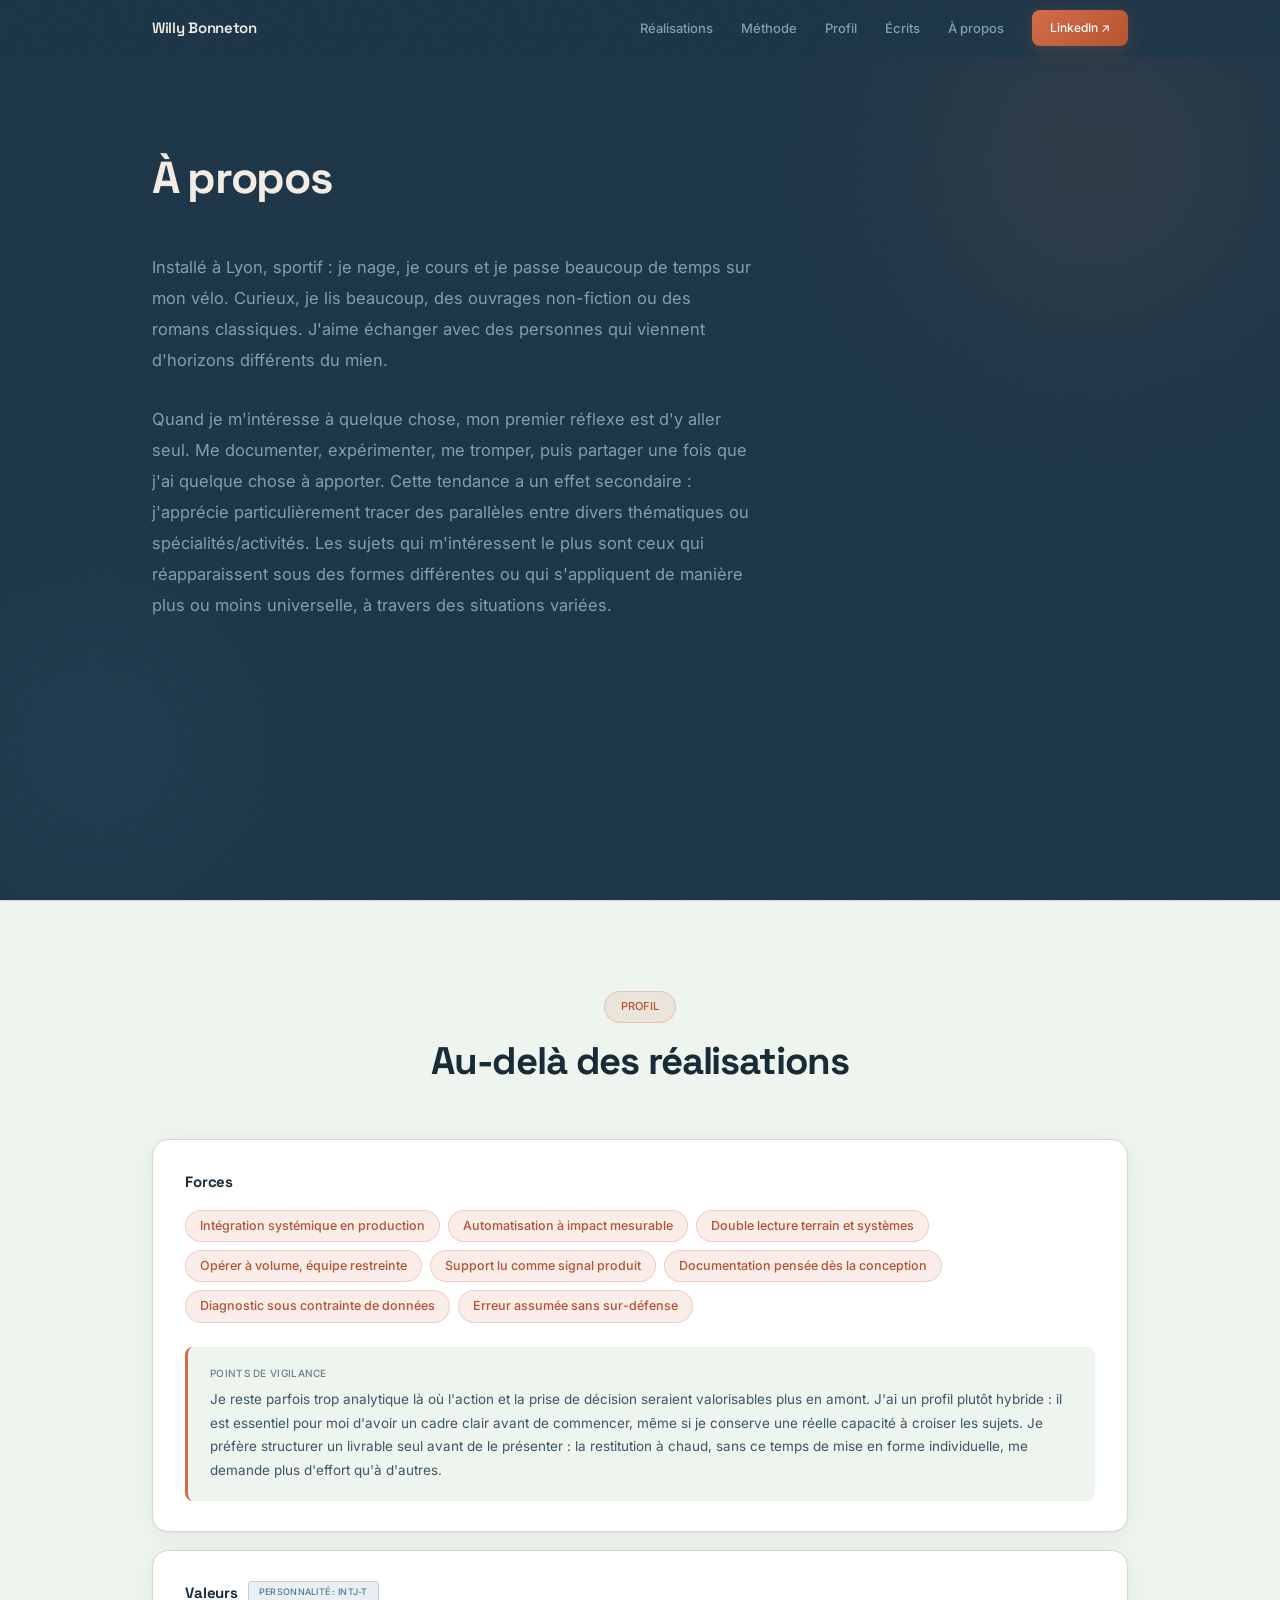
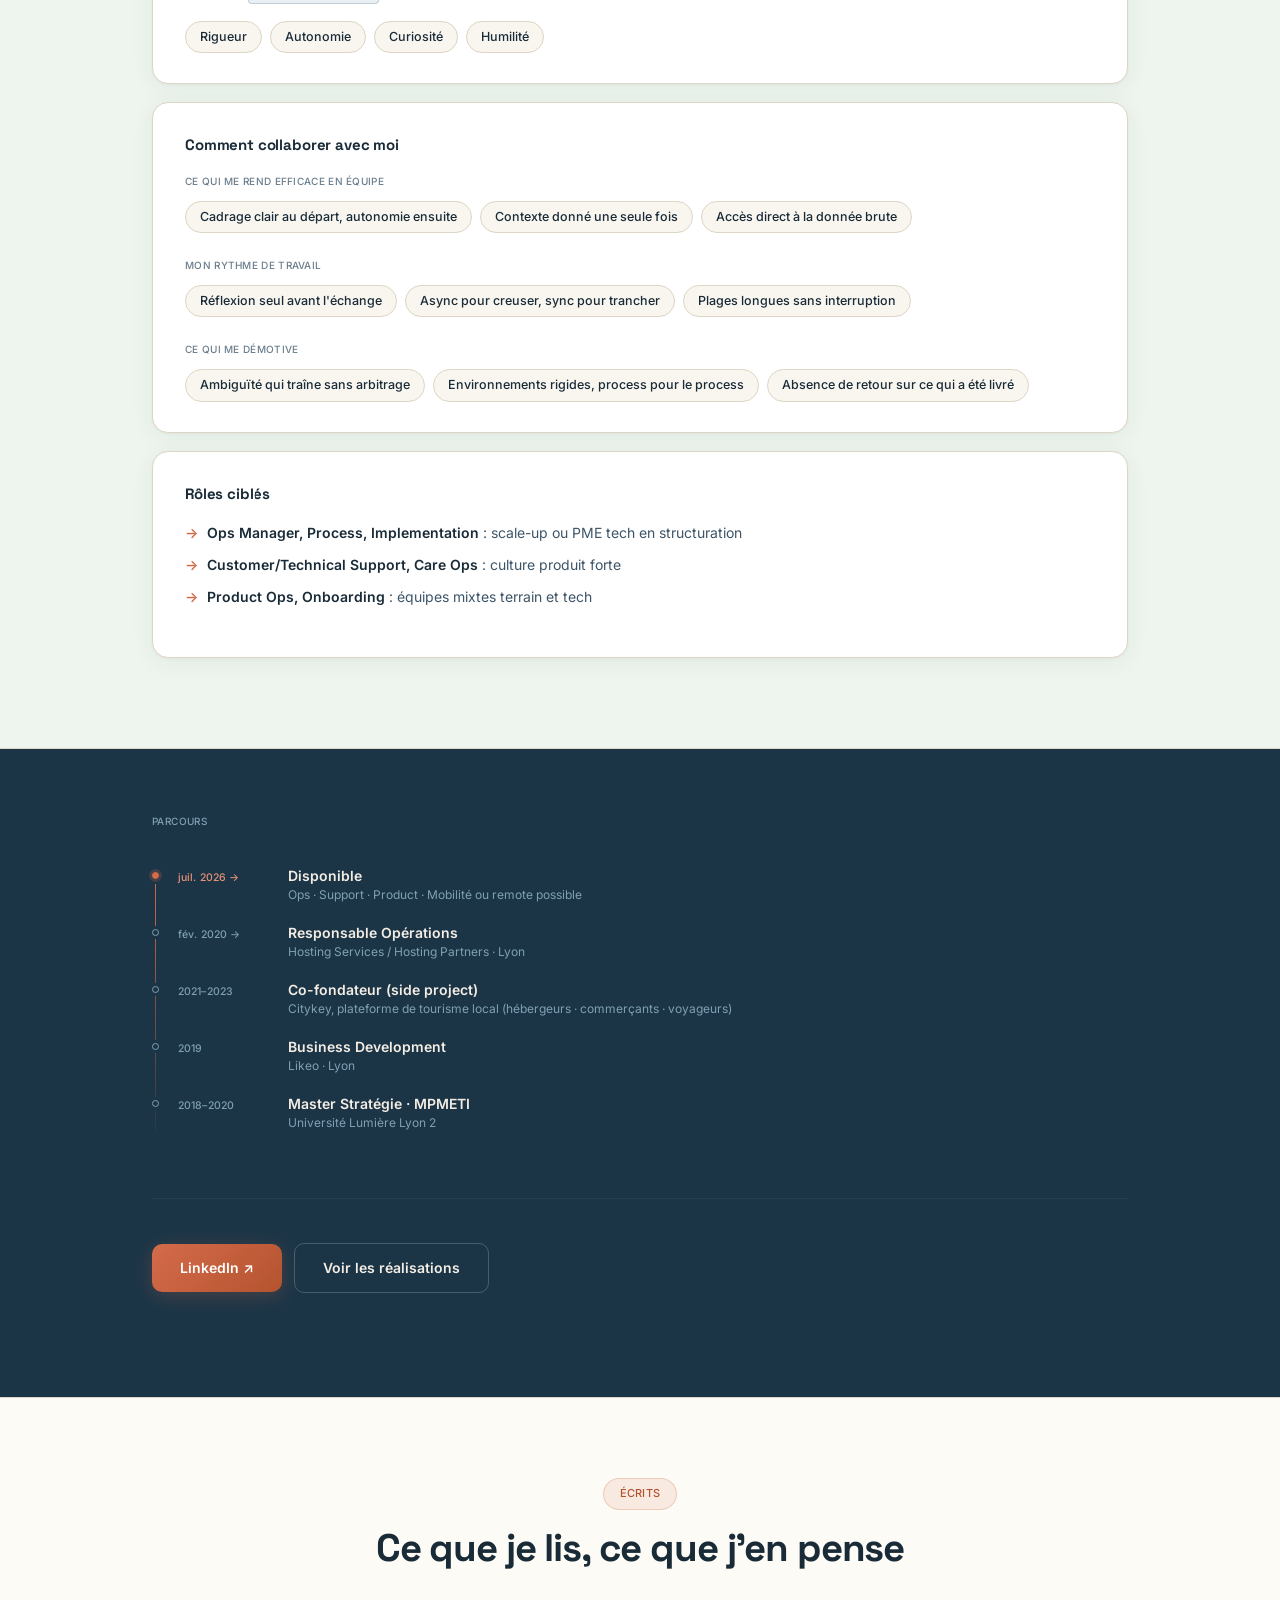
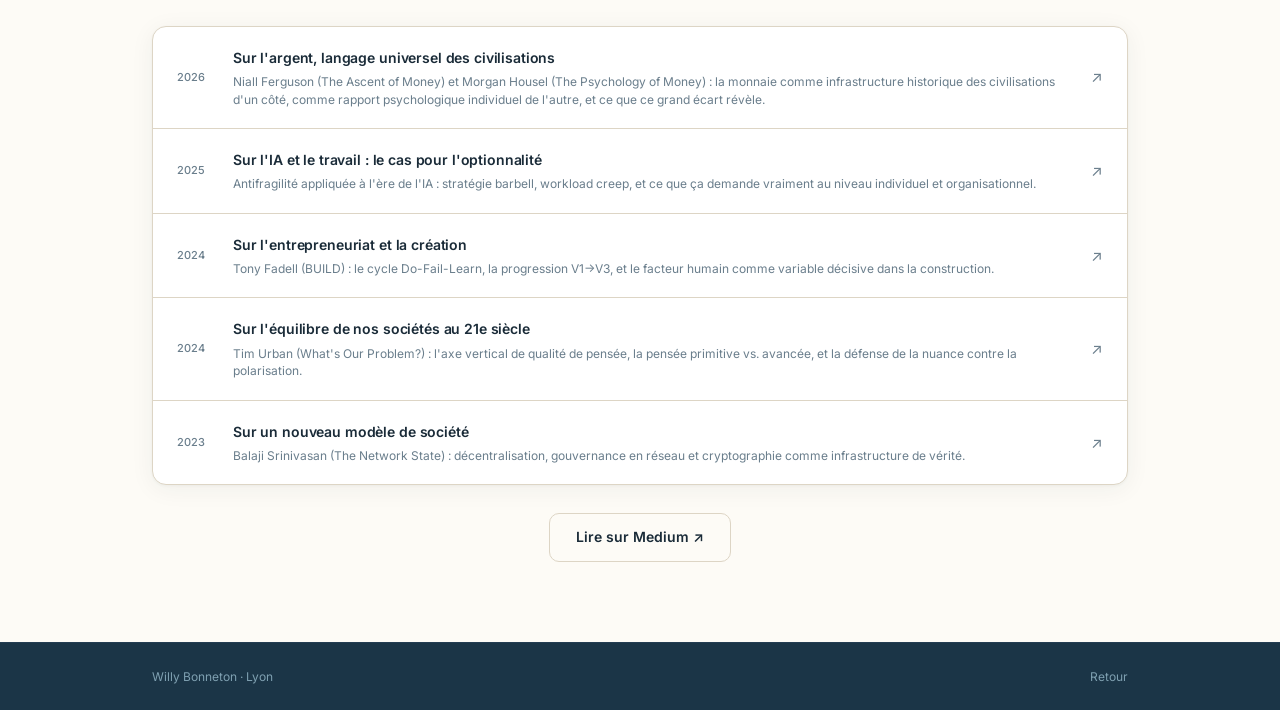
==== commit b44452dd: "Simplifie la precision Citykey en side project" ====
--- a/about.html
+++ b/about.html
@@ -178,7 +178,7 @@
             <div class="tl-item">
               <span class="tl-date">2021–2023</span>
               <div>
-                <span class="tl-role">Co-fondateur (side project, mi-temps)</span>
+                <span class="tl-role">Co-fondateur (side project)</span>
                 <span class="tl-org">Citykey, plateforme de tourisme local (hébergeurs · commerçants · voyageurs)</span>
               </div>
             </div>
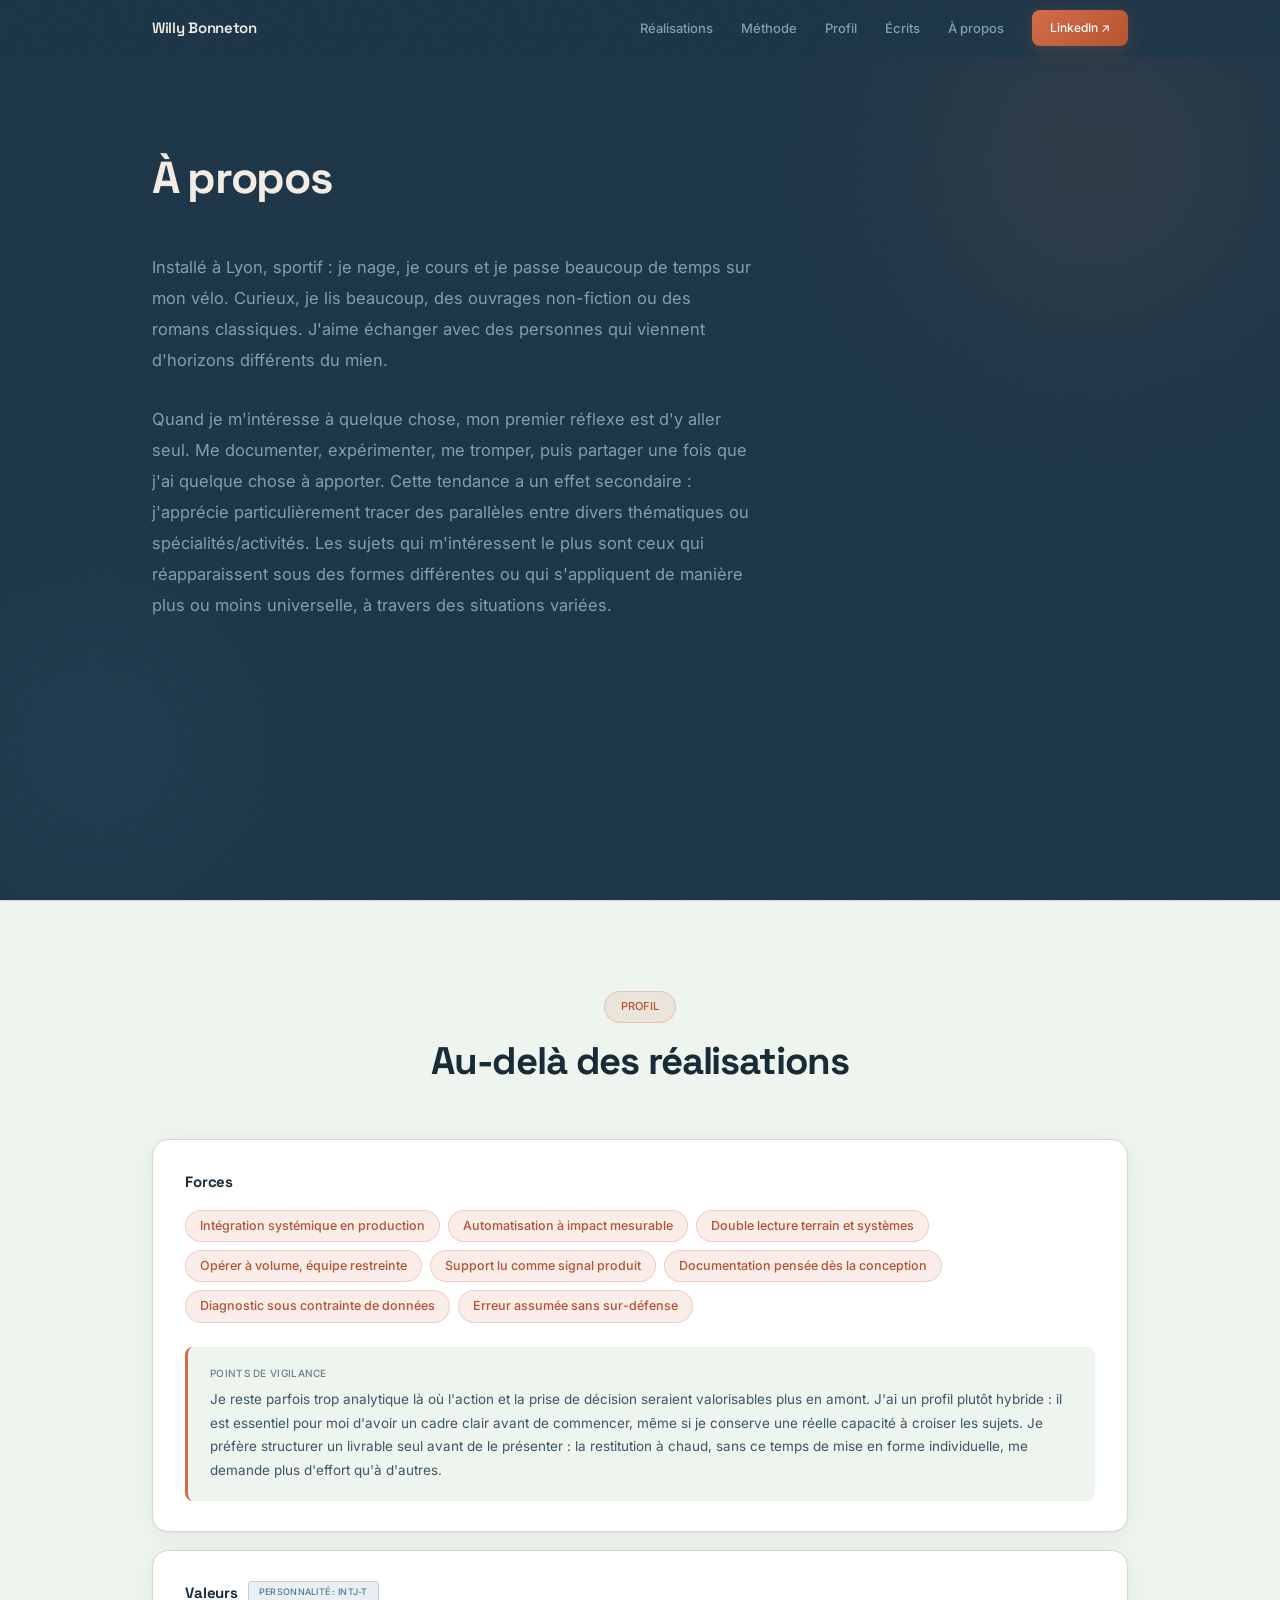
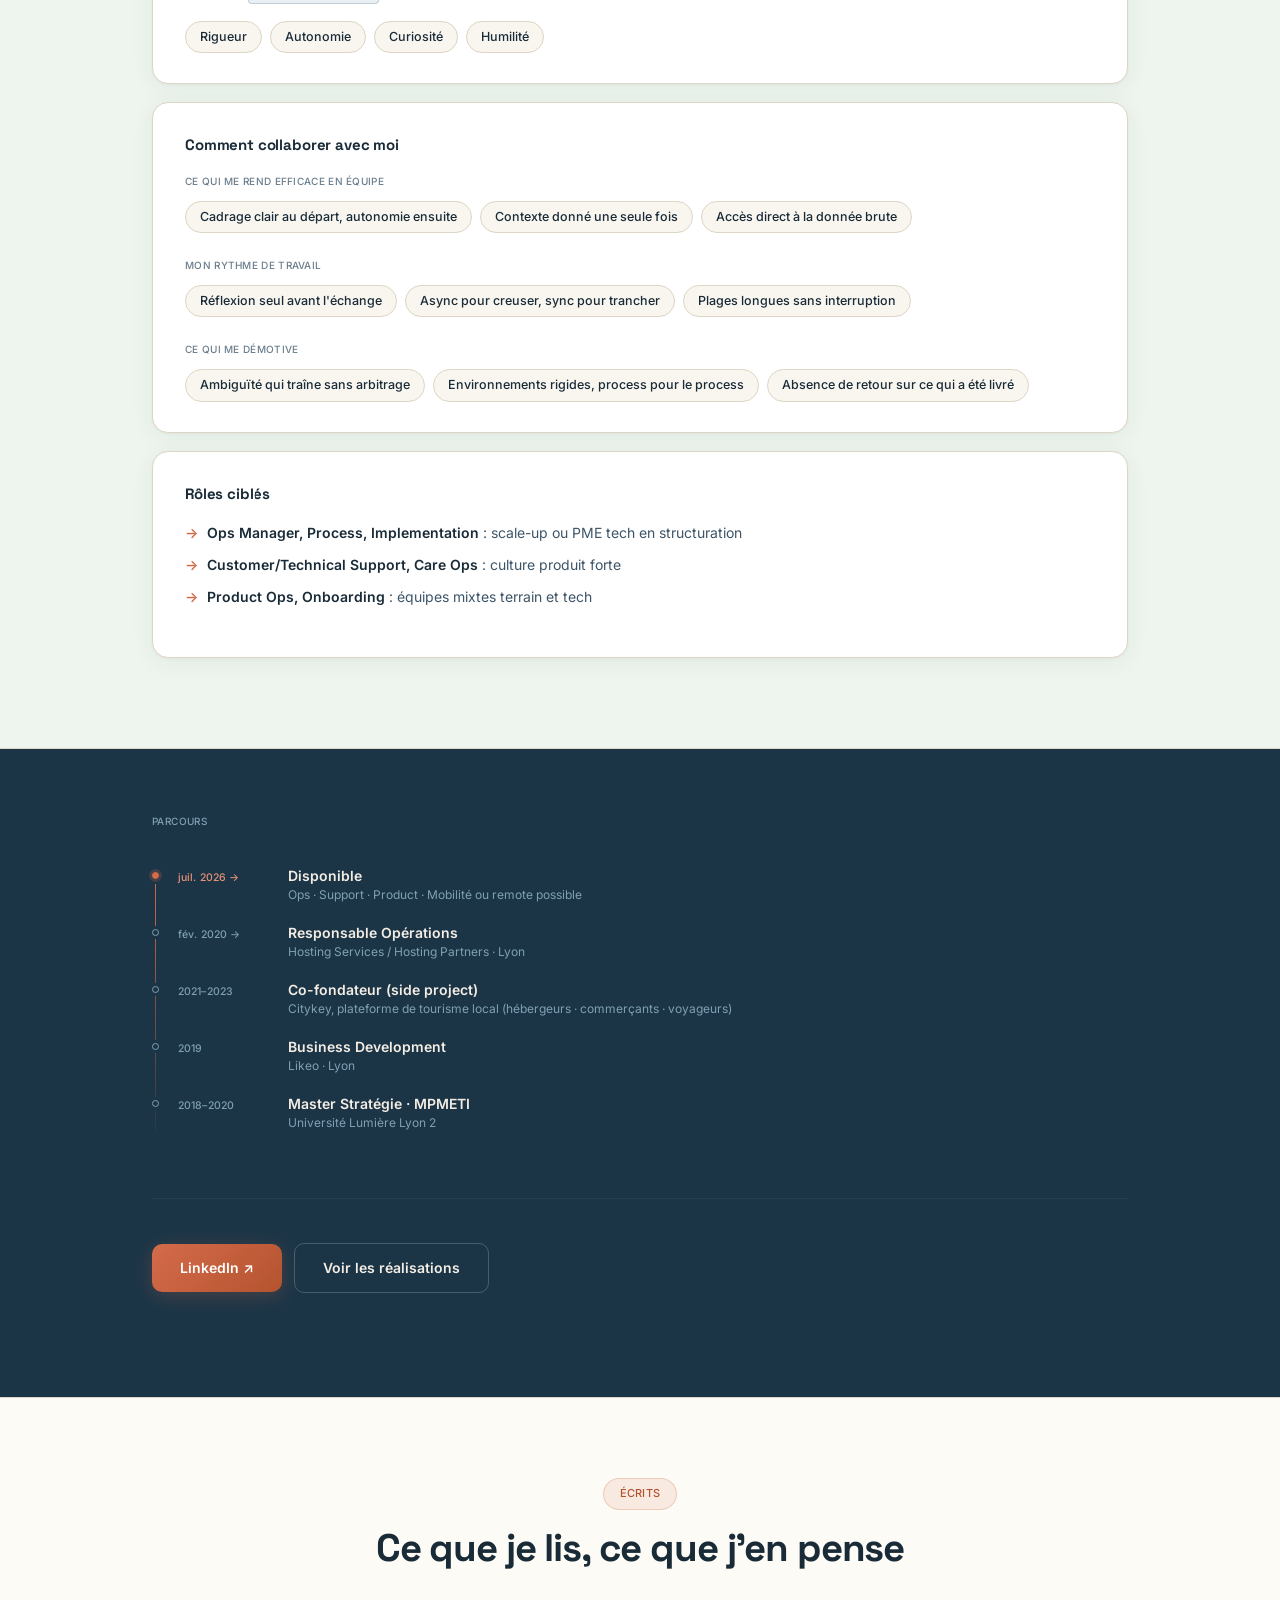
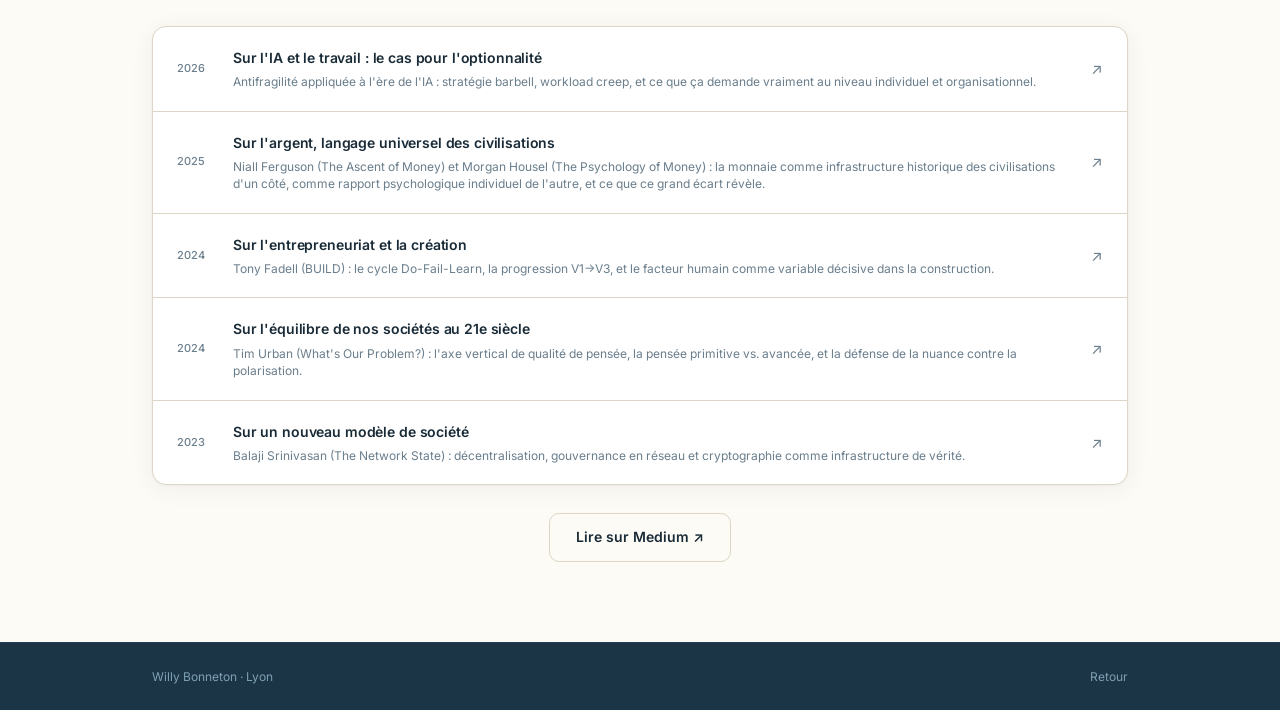
==== commit 35620c1b: "Corrige les dates et l'ordre des essais IA et argent" ====
--- a/about.html
+++ b/about.html
@@ -219,19 +219,19 @@
         </div>
 
         <div class="essays-list reveal">
+          <a href="https://medium.com/@willybonneton/sur-lia-le-travail-et-le-cas-pour-l-optionnalit%C3%A9-8857c863b333?sharedUserId=willybonneton" target="_blank" rel="noopener" class="essay-item">
+            <span class="essay-date">2026</span>
+            <div class="essay-content">
+              <span class="essay-title">Sur l'IA et le travail : le cas pour l'optionnalité</span>
+              <span class="essay-desc">Antifragilité appliquée à l'ère de l'IA : stratégie barbell, workload creep, et ce que ça demande vraiment au niveau individuel et organisationnel.</span>
+            </div>
+            <span class="essay-arrow">↗</span>
+          </a>
           <a href="https://medium.com/@willybonneton/sur-largent-langage-universel-des-civilisations-7551ef2f73aa?sharedUserId=willybonneton" target="_blank" rel="noopener" class="essay-item">
-            <span class="essay-date">2026</span>
+            <span class="essay-date">2025</span>
             <div class="essay-content">
               <span class="essay-title">Sur l'argent, langage universel des civilisations</span>
               <span class="essay-desc">Niall Ferguson (The Ascent of Money) et Morgan Housel (The Psychology of Money) : la monnaie comme infrastructure historique des civilisations d'un côté, comme rapport psychologique individuel de l'autre, et ce que ce grand écart révèle.</span>
-            </div>
-            <span class="essay-arrow">↗</span>
-          </a>
-          <a href="https://medium.com/@willybonneton/sur-lia-le-travail-et-le-cas-pour-l-optionnalit%C3%A9-8857c863b333?sharedUserId=willybonneton" target="_blank" rel="noopener" class="essay-item">
-            <span class="essay-date">2025</span>
-            <div class="essay-content">
-              <span class="essay-title">Sur l'IA et le travail : le cas pour l'optionnalité</span>
-              <span class="essay-desc">Antifragilité appliquée à l'ère de l'IA : stratégie barbell, workload creep, et ce que ça demande vraiment au niveau individuel et organisationnel.</span>
             </div>
             <span class="essay-arrow">↗</span>
           </a>
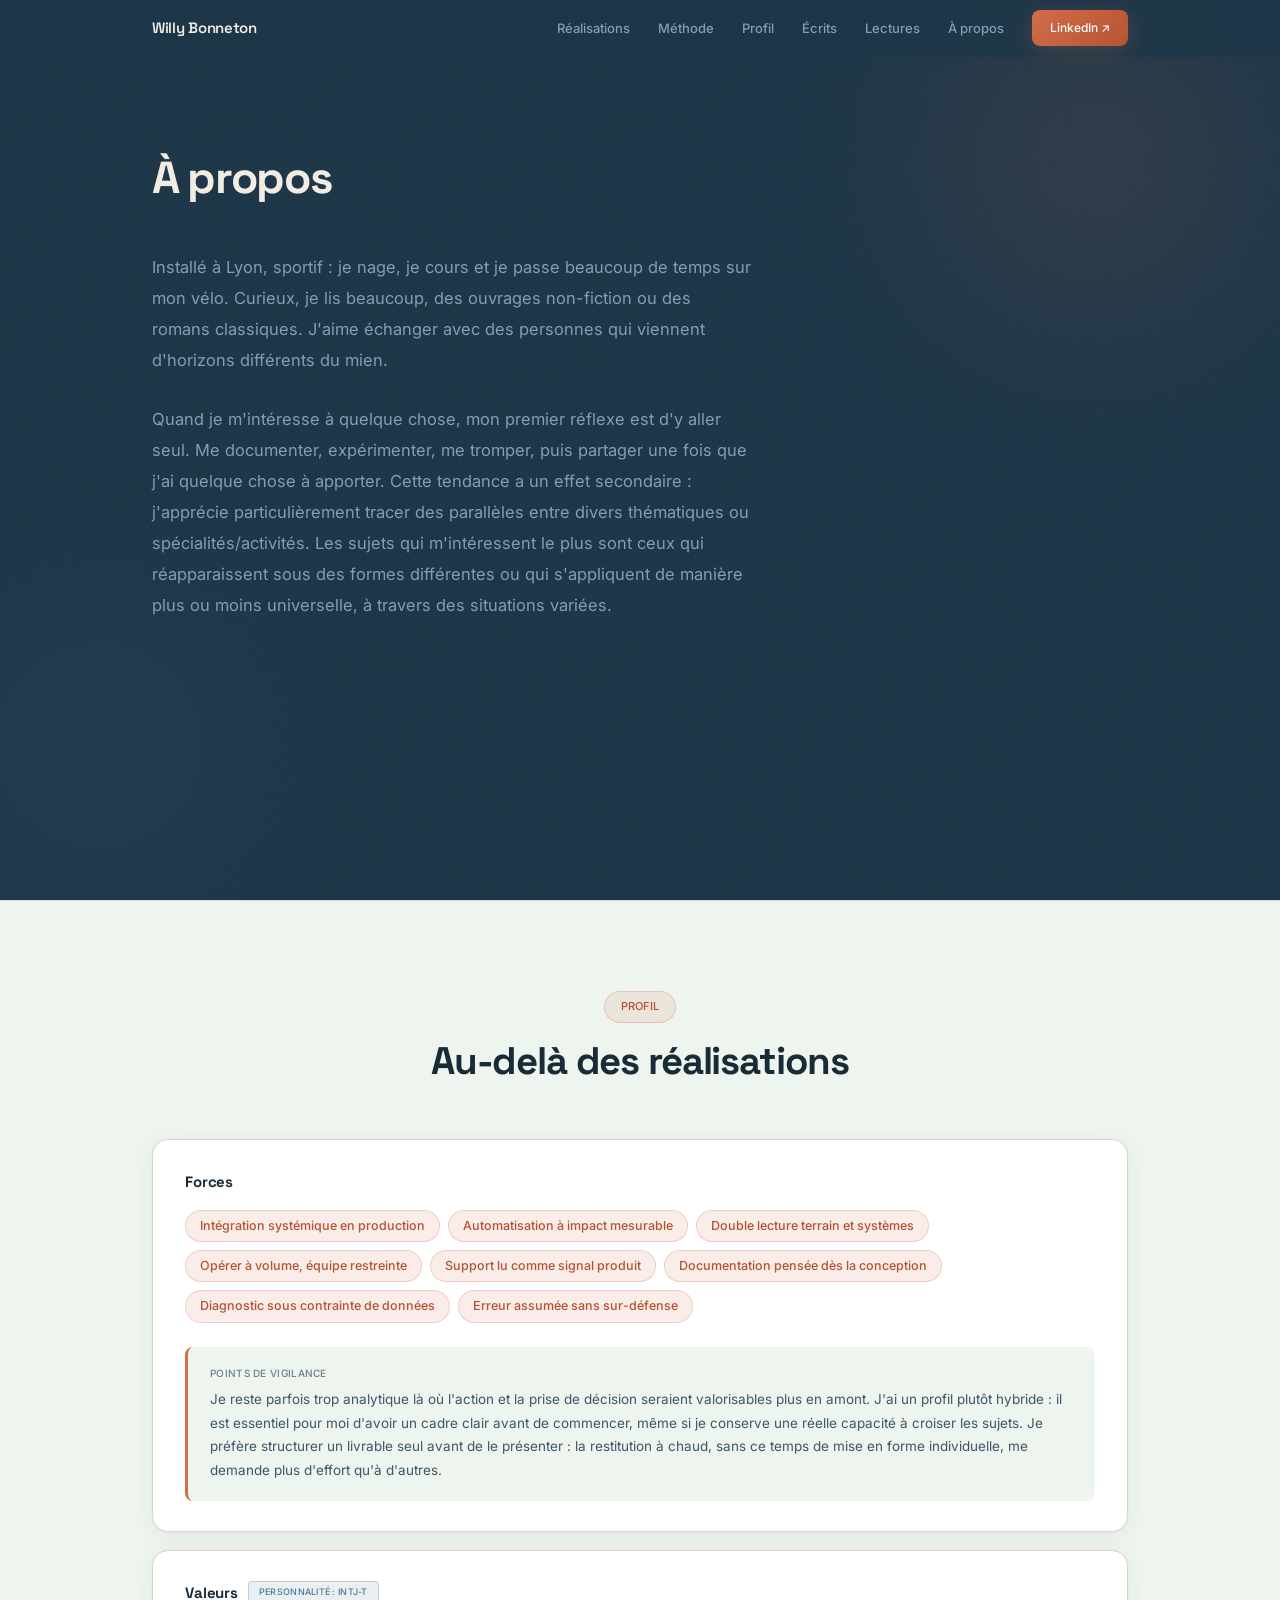
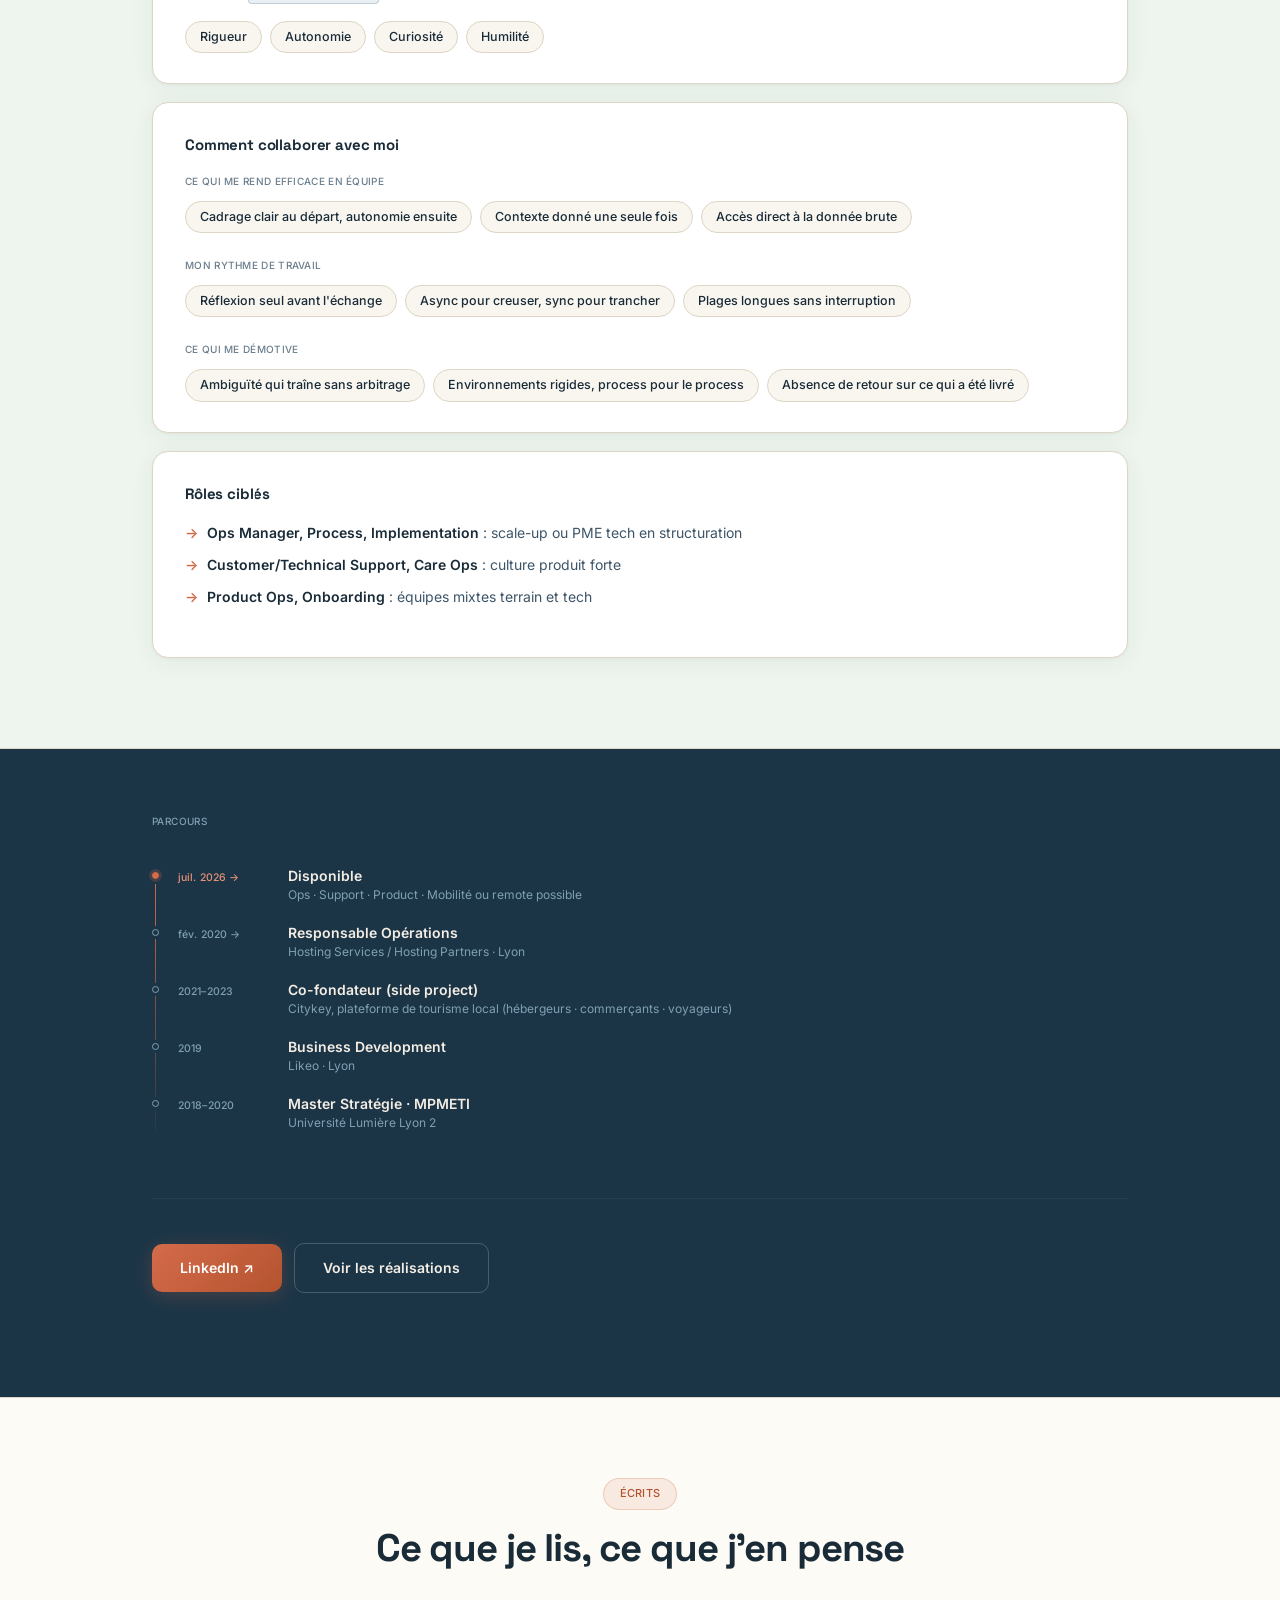
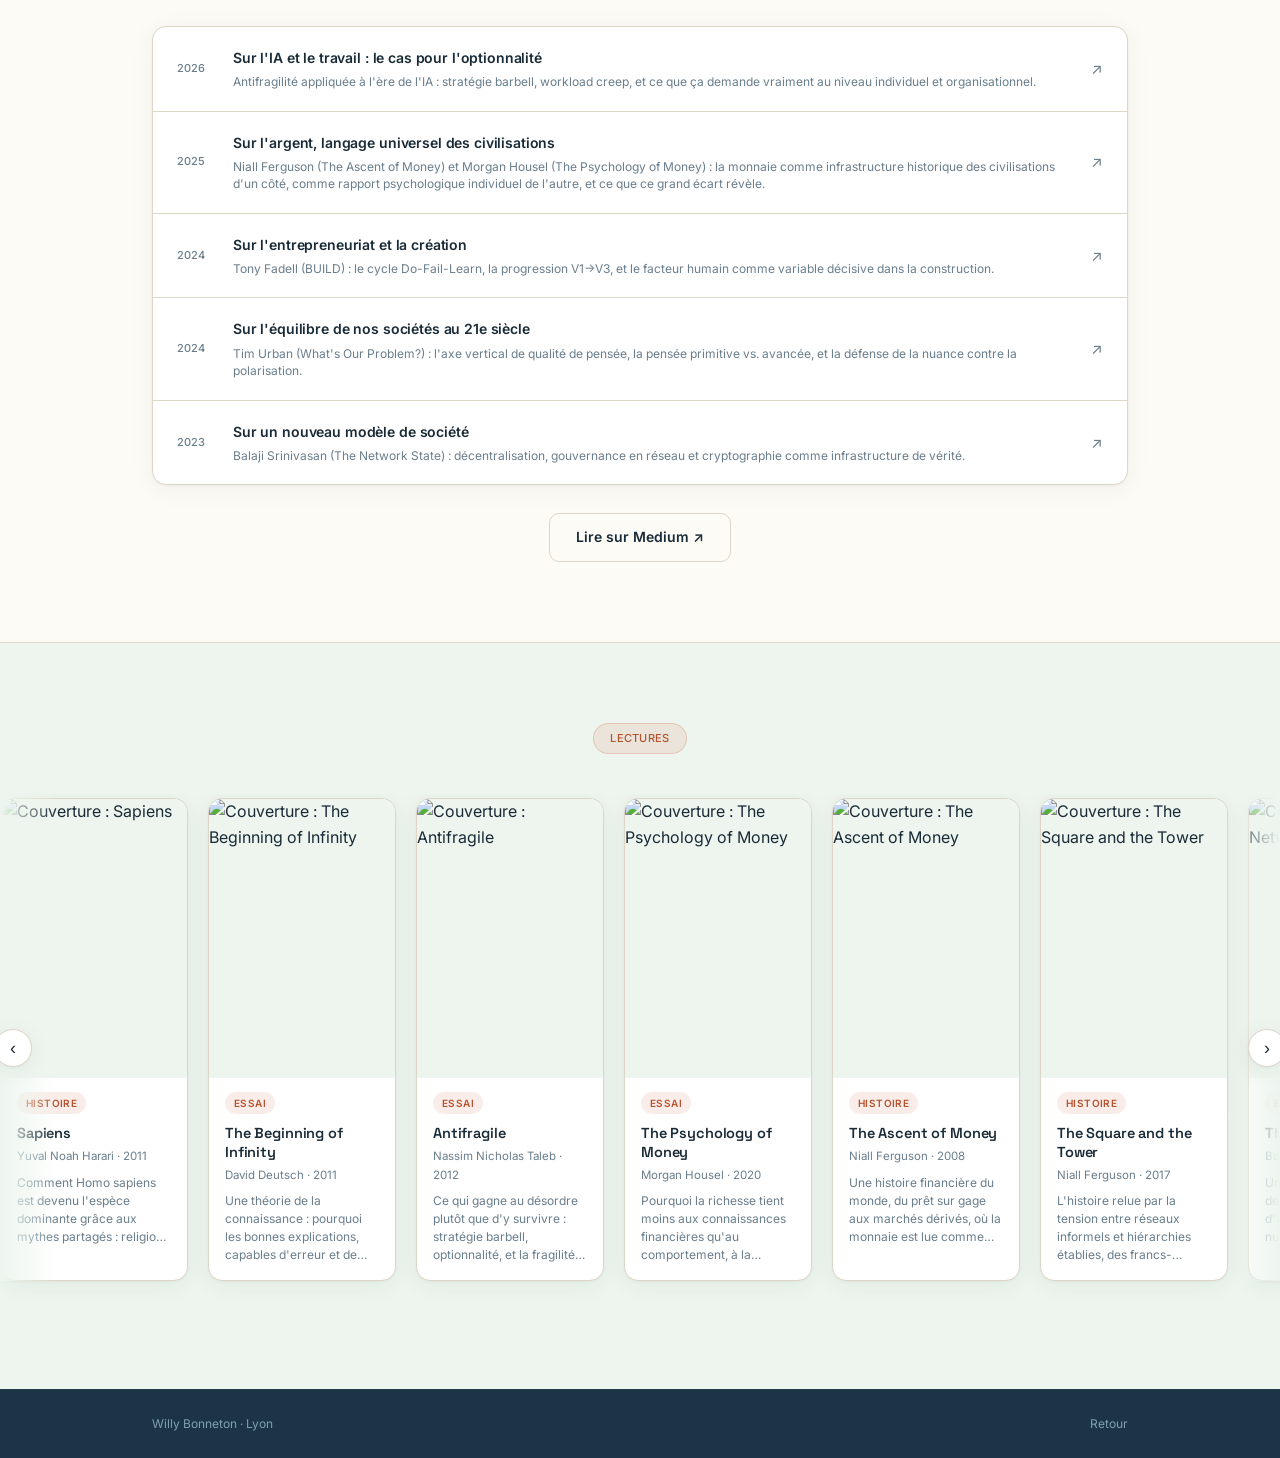
==== commit e7fa39b9: "Ajoute le carrousel Lectures sur la page A propos 13 livres favoris avec couverture (Open Library, e" ====
--- a/about.html
+++ b/about.html
@@ -41,6 +41,7 @@
           <a href="index.html#methode">Méthode</a>
           <a href="#profil">Profil</a>
           <a href="#ecrits">Écrits</a>
+          <a href="#lectures">Lectures</a>
           <a href="about.html">À propos</a>
           <a href="https://www.linkedin.com/in/willy-bonneton/" target="_blank" rel="noopener" class="nav-cta">LinkedIn ↗</a>
         </div>
@@ -52,6 +53,7 @@
       <a href="index.html#methode">Méthode</a>
       <a href="#profil">Profil</a>
       <a href="#ecrits">Écrits</a>
+      <a href="#lectures">Lectures</a>
       <a href="about.html">À propos</a>
       <a href="https://www.linkedin.com/in/willy-bonneton/" target="_blank" rel="noopener" class="nav-cta">LinkedIn ↗</a>
     </div>
@@ -269,6 +271,129 @@
       </div>
     </section>
 
+    <!-- LECTURES -->
+    <section class="lectures" id="lectures">
+      <div class="container">
+        <div class="section-head section-head-compact reveal">
+          <span class="badge-pill">Lectures</span>
+        </div>
+      </div>
+
+      <div class="books-wrap reveal" style="--d:.06s">
+        <button class="book-nav book-nav-prev" type="button" aria-label="Lecture précédente">‹</button>
+
+        <div class="books-track" id="booksTrack">
+
+          <a class="book-card" href="https://www.goodreads.com/book/show/23692271-sapiens" target="_blank" rel="noopener">
+            <div class="book-cover"><img src="https://covers.openlibrary.org/b/id/8634250-L.jpg" alt="Couverture : Sapiens" loading="lazy"></div>
+            <span class="book-type">Histoire</span>
+            <span class="book-title">Sapiens</span>
+            <span class="book-author">Yuval Noah Harari · 2011</span>
+            <span class="book-desc">Comment Homo sapiens est devenu l'espèce dominante grâce aux mythes partagés : religion, nation, monnaie, droits humains.</span>
+          </a>
+
+          <a class="book-card" href="https://www.goodreads.com/book/show/10483171-the-beginning-of-infinity" target="_blank" rel="noopener">
+            <div class="book-cover"><img src="https://covers.openlibrary.org/b/id/8622269-L.jpg" alt="Couverture : The Beginning of Infinity" loading="lazy"></div>
+            <span class="book-type">Essai</span>
+            <span class="book-title">The Beginning of Infinity</span>
+            <span class="book-author">David Deutsch · 2011</span>
+            <span class="book-desc">Une théorie de la connaissance : pourquoi les bonnes explications, capables d'erreur et de correction, rendent le progrès illimité.</span>
+          </a>
+
+          <a class="book-card" href="https://www.goodreads.com/book/show/13530973-antifragile" target="_blank" rel="noopener">
+            <div class="book-cover"><img src="https://covers.openlibrary.org/b/id/12954259-L.jpg" alt="Couverture : Antifragile" loading="lazy"></div>
+            <span class="book-type">Essai</span>
+            <span class="book-title">Antifragile</span>
+            <span class="book-author">Nassim Nicholas Taleb · 2012</span>
+            <span class="book-desc">Ce qui gagne au désordre plutôt que d'y survivre : stratégie barbell, optionnalité, et la fragilité cachée des systèmes trop optimisés.</span>
+          </a>
+
+          <a class="book-card" href="https://www.goodreads.com/book/show/41881472-the-psychology-of-money" target="_blank" rel="noopener">
+            <div class="book-cover"><img src="https://covers.openlibrary.org/b/id/15095433-L.jpg" alt="Couverture : The Psychology of Money" loading="lazy"></div>
+            <span class="book-type">Essai</span>
+            <span class="book-title">The Psychology of Money</span>
+            <span class="book-author">Morgan Housel · 2020</span>
+            <span class="book-desc">Pourquoi la richesse tient moins aux connaissances financières qu'au comportement, à la patience et au rapport personnel au risque.</span>
+          </a>
+
+          <a class="book-card" href="https://www.goodreads.com/book/show/2714607-the-ascent-of-money" target="_blank" rel="noopener">
+            <div class="book-cover"><img src="https://covers.openlibrary.org/b/id/10213788-L.jpg" alt="Couverture : The Ascent of Money" loading="lazy"></div>
+            <span class="book-type">Histoire</span>
+            <span class="book-title">The Ascent of Money</span>
+            <span class="book-author">Niall Ferguson · 2008</span>
+            <span class="book-desc">Une histoire financière du monde, du prêt sur gage aux marchés dérivés, où la monnaie est lue comme infrastructure des civilisations.</span>
+          </a>
+
+          <a class="book-card" href="https://www.goodreads.com/book/show/35629744-the-square-and-the-tower" target="_blank" rel="noopener">
+            <div class="book-cover"><img src="https://covers.openlibrary.org/b/id/10606938-L.jpg" alt="Couverture : The Square and the Tower" loading="lazy"></div>
+            <span class="book-type">Histoire</span>
+            <span class="book-title">The Square and the Tower</span>
+            <span class="book-author">Niall Ferguson · 2017</span>
+            <span class="book-desc">L'histoire relue par la tension entre réseaux informels et hiérarchies établies, des francs-maçons aux réseaux sociaux.</span>
+          </a>
+
+          <a class="book-card" href="https://www.goodreads.com/book/show/60643059-the-network-state" target="_blank" rel="noopener">
+            <div class="book-cover"><img src="https://covers.openlibrary.org/b/id/14569476-L.jpg" alt="Couverture : The Network State" loading="lazy"></div>
+            <span class="book-type">Essai</span>
+            <span class="book-title">The Network State</span>
+            <span class="book-author">Balaji Srinivasan · 2022</span>
+            <span class="book-desc">Une méthode pour fonder de nouveaux pays en ligne d'abord : communauté numérique, capital, puis reconnaissance territoriale.</span>
+          </a>
+
+          <a class="book-card" href="https://www.goodreads.com/book/show/42933.Tai_Pan" target="_blank" rel="noopener">
+            <div class="book-cover"><img src="https://covers.openlibrary.org/b/id/6977261-L.jpg" alt="Couverture : Tai-Pan" loading="lazy"></div>
+            <span class="book-type">Roman</span>
+            <span class="book-title">Tai-Pan</span>
+            <span class="book-author">James Clavell · 1966</span>
+            <span class="book-desc">La fondation de Hong Kong au 19e siècle à travers la rivalité de deux marchands écossais, entre opium, commerce et ambition coloniale.</span>
+          </a>
+
+          <a class="book-card" href="https://www.goodreads.com/book/show/42929.Gai_Jin" target="_blank" rel="noopener">
+            <div class="book-cover"><img src="https://covers.openlibrary.org/b/id/238996-L.jpg" alt="Couverture : Gai-Jin" loading="lazy"></div>
+            <span class="book-type">Roman</span>
+            <span class="book-title">Gai-Jin</span>
+            <span class="book-author">James Clavell · 1993</span>
+            <span class="book-desc">Le Japon des années 1860 s'ouvre à l'Occident sous la pression du commerce et des armes, vu depuis la colonie étrangère de Yokohama.</span>
+          </a>
+
+          <a class="book-card" href="https://www.goodreads.com/book/show/390711.Noble_House" target="_blank" rel="noopener">
+            <div class="book-cover"><img src="https://covers.openlibrary.org/b/id/14637475-L.jpg" alt="Couverture : Noble House" loading="lazy"></div>
+            <span class="book-type">Roman</span>
+            <span class="book-title">Noble House</span>
+            <span class="book-author">James Clavell · 1981</span>
+            <span class="book-desc">Une semaine de manœuvres financières et de trahisons dans le Hong Kong des années 1960, entre taipans, triades et services secrets.</span>
+          </a>
+
+          <a class="book-card" href="https://www.goodreads.com/book/show/8030593" target="_blank" rel="noopener">
+            <div class="book-cover"><img src="https://covers.openlibrary.org/b/id/14634323-L.jpg" alt="Couverture : Martin Eden" loading="lazy"></div>
+            <span class="book-type">Roman</span>
+            <span class="book-title">Martin Eden</span>
+            <span class="book-author">Jack London · 1909</span>
+            <span class="book-desc">Un marin autodidacte gravit seul l'échelle sociale et littéraire pour conquérir une femme, puis découvre le vide de ce qu'il vient d'atteindre.</span>
+          </a>
+
+          <a class="book-card" href="https://www.goodreads.com/book/show/780581.Bel_Ami" target="_blank" rel="noopener">
+            <div class="book-cover"><img src="https://covers.openlibrary.org/b/id/6955494-L.jpg" alt="Couverture : Bel-Ami" loading="lazy"></div>
+            <span class="book-type">Roman</span>
+            <span class="book-title">Bel-Ami</span>
+            <span class="book-author">Guy de Maupassant · 1885</span>
+            <span class="book-desc">L'ascension d'un arriviste dans le Paris de la presse et des salons, menée par la séduction plutôt que par le mérite.</span>
+          </a>
+
+          <a class="book-card" href="https://www.goodreads.com/book/show/46227.Ask_the_Dust" target="_blank" rel="noopener">
+            <div class="book-cover"><img src="https://covers.openlibrary.org/b/id/6424068-L.jpg" alt="Couverture : Demande à la poussière" loading="lazy"></div>
+            <span class="book-type">Roman</span>
+            <span class="book-title">Demande à la poussière</span>
+            <span class="book-author">John Fante · 1939</span>
+            <span class="book-desc">Un jeune écrivain pauvre et son histoire ratée avec une serveuse mexicaine, dans un Los Angeles de la Dépression filmé au plus près du corps.</span>
+          </a>
+
+        </div>
+
+        <button class="book-nav book-nav-next" type="button" aria-label="Lecture suivante">›</button>
+      </div>
+    </section>
+
   </main>
 
   <footer>
@@ -294,6 +419,44 @@
         btn.textContent = open ? '✕' : '☰';
         btn.setAttribute('aria-expanded', open);
       });
+
+      var track = document.getElementById('booksTrack');
+      if (track) {
+        var prevBtn = document.querySelector('.book-nav-prev');
+        var nextBtn = document.querySelector('.book-nav-next');
+        var scrollByCards = function (dir) {
+          var card = track.querySelector('.book-card');
+          var step = card ? card.getBoundingClientRect().width + 20 : 208;
+          track.scrollBy({ left: dir * step * 2, behavior: 'smooth' });
+        };
+        if (prevBtn) prevBtn.addEventListener('click', function () { scrollByCards(-1); });
+        if (nextBtn) nextBtn.addEventListener('click', function () { scrollByCards(1); });
+
+        var isDown = false, startX = 0, startScroll = 0, dragged = false;
+        track.addEventListener('mousedown', function (e) {
+          isDown = true;
+          dragged = false;
+          track.classList.add('dragging');
+          startX = e.pageX;
+          startScroll = track.scrollLeft;
+        });
+        ['mouseleave', 'mouseup'].forEach(function (evt) {
+          track.addEventListener(evt, function () {
+            isDown = false;
+            track.classList.remove('dragging');
+          });
+        });
+        track.addEventListener('mousemove', function (e) {
+          if (!isDown) return;
+          e.preventDefault();
+          var walk = e.pageX - startX;
+          if (Math.abs(walk) > 5) dragged = true;
+          track.scrollLeft = startScroll - walk;
+        });
+        track.addEventListener('click', function (e) {
+          if (dragged) { e.preventDefault(); e.stopPropagation(); }
+        }, true);
+      }
 
       var reveals = document.querySelectorAll('.reveal');
       var show = function (el) { el.classList.add('visible'); };
--- a/style.css
+++ b/style.css
@@ -148,8 +148,11 @@
   margin-top: 16px;
 }
 
+.section-head-compact { margin-bottom: 40px; }
+
 /* ── Animations d'entrée au scroll ── */
 .reveal {
+  min-width: 0;
   opacity: 0;
   transform: translateY(28px);
   transition: opacity 0.65s cubic-bezier(0.22,1,0.36,1) var(--d, 0s),
@@ -836,6 +839,7 @@
 
 .result-hl {
   flex: 1;
+  min-width: 0;
   text-align: center;
   border-right: 1px solid var(--border-dark);
   padding: 0 12px;
@@ -865,6 +869,7 @@
   letter-spacing: 0.03em;
   text-transform: uppercase;
   line-height: 1.35;
+  overflow-wrap: break-word;
 }
 
 /* Quand les highlights sont seuls dans le bloc (pas de rows) */
@@ -1024,6 +1029,121 @@
   flex-shrink: 0;
   transition: color 0.2s, transform 0.2s;
 }
+
+/* ════════════════════════════════════
+   LECTURES CAROUSEL (about.html)
+════════════════════════════════════ */
+.lectures { padding: 80px 0 88px; background: var(--bg-alt); border-top: 1px solid var(--border); }
+
+.books-wrap { position: relative; margin-top: 8px; }
+.books-wrap::before,
+.books-wrap::after {
+  content: '';
+  position: absolute;
+  top: 0;
+  bottom: 20px;
+  width: 56px;
+  z-index: 2;
+  pointer-events: none;
+}
+.books-wrap::before { left: 0; background: linear-gradient(to right, var(--bg-alt), rgba(237,245,238,0)); }
+.books-wrap::after  { right: 0; background: linear-gradient(to left, var(--bg-alt), rgba(237,245,238,0)); }
+
+.books-track {
+  display: flex;
+  gap: 20px;
+  overflow-x: auto;
+  scroll-snap-type: x proximity;
+  padding: 4px 8px 20px;
+  -webkit-overflow-scrolling: touch;
+  scrollbar-width: none;
+  cursor: grab;
+}
+.books-track::-webkit-scrollbar { display: none; }
+.books-track.dragging { cursor: grabbing; scroll-snap-type: none; user-select: none; }
+
+.book-card {
+  flex: 0 0 188px;
+  scroll-snap-align: start;
+  display: flex;
+  flex-direction: column;
+  text-decoration: none;
+  color: inherit;
+  background: #FFFFFF;
+  border: 1px solid var(--border);
+  border-radius: 14px;
+  overflow: hidden;
+  box-shadow: var(--card-shadow);
+  transition: transform 0.25s, box-shadow 0.25s, border-color 0.25s;
+}
+.book-card:hover { transform: translateY(-4px); box-shadow: var(--card-shadow-hover); border-color: rgba(212,107,74,0.3); }
+
+.book-cover { width: 100%; aspect-ratio: 2 / 3; background: var(--bg-alt); overflow: hidden; }
+.book-cover img { width: 100%; height: 100%; object-fit: cover; display: block; }
+
+.book-type {
+  margin: 14px 16px 0;
+  align-self: flex-start;
+  font-size: 10px;
+  font-weight: 600;
+  letter-spacing: 0.04em;
+  text-transform: uppercase;
+  color: var(--accent-deep);
+  background: var(--accent-dim);
+  border-radius: 100px;
+  padding: 3px 9px;
+}
+
+.book-title {
+  margin: 10px 16px 0;
+  font-family: var(--font-head);
+  font-size: 14.5px;
+  font-weight: 600;
+  color: var(--text);
+  line-height: 1.3;
+  letter-spacing: -0.01em;
+}
+
+.book-author {
+  margin: 4px 16px 0;
+  font-size: 11.5px;
+  color: var(--muted);
+}
+
+.book-desc {
+  margin: 8px 16px 16px;
+  font-size: 12px;
+  color: var(--muted);
+  line-height: 1.5;
+  display: -webkit-box;
+  -webkit-line-clamp: 4;
+  -webkit-box-orient: vertical;
+  overflow: hidden;
+}
+
+.book-nav {
+  position: absolute;
+  top: 50%;
+  transform: translateY(-50%);
+  z-index: 3;
+  width: 38px;
+  height: 38px;
+  border-radius: 50%;
+  border: 1px solid var(--border);
+  background: #FFFFFF;
+  color: var(--text);
+  font-size: 18px;
+  line-height: 1;
+  cursor: pointer;
+  display: flex;
+  align-items: center;
+  justify-content: center;
+  box-shadow: var(--card-shadow);
+  transition: background 0.2s, color 0.2s, border-color 0.2s;
+}
+.book-nav:hover { background: var(--accent); color: #fff; border-color: var(--accent); }
+.book-nav-prev { left: -6px; }
+.book-nav-next { right: -6px; }
 
 /* ════════════════════════════════════
    PARCOURS TIMELINE (about.html)
@@ -1178,6 +1298,7 @@
   border-radius: 16px;
   padding: 32px 34px;
   box-shadow: var(--card-shadow);
+  min-width: 0;
   transition: border-color 0.3s cubic-bezier(0.22,1,0.36,1),
               box-shadow 0.3s cubic-bezier(0.22,1,0.36,1),
               transform 0.3s cubic-bezier(0.22,1,0.36,1);
@@ -1227,10 +1348,14 @@
 .metric-list b { color: var(--text); font-weight: 600; }
 
 /* Tableau comparatif : réservé aux arbitrages réels à 3 options */
+.table-scroll {
+  overflow-x: auto;
+  -webkit-overflow-scrolling: touch;
+  margin: 16px 0 28px;
+}
 .compare-table {
   width: 100%;
   border-collapse: collapse;
-  margin: 16px 0 28px;
   font-size: 13px;
 }
 .compare-table th, .compare-table td {
@@ -1298,6 +1423,11 @@
   .compare-table th, .compare-table td { padding: 8px 8px; }
   .profil-section { padding: 64px 0; }
   .tag-card { padding: 24px 22px; }
+  .lectures { padding: 56px 0 64px; }
+  .book-nav { display: none; }
+  .books-wrap::before, .books-wrap::after { width: 28px; }
+  .books-track { padding: 4px 20px 16px; }
+  .book-card { flex: 0 0 158px; }
 }
 
 @media (max-width: 480px) {
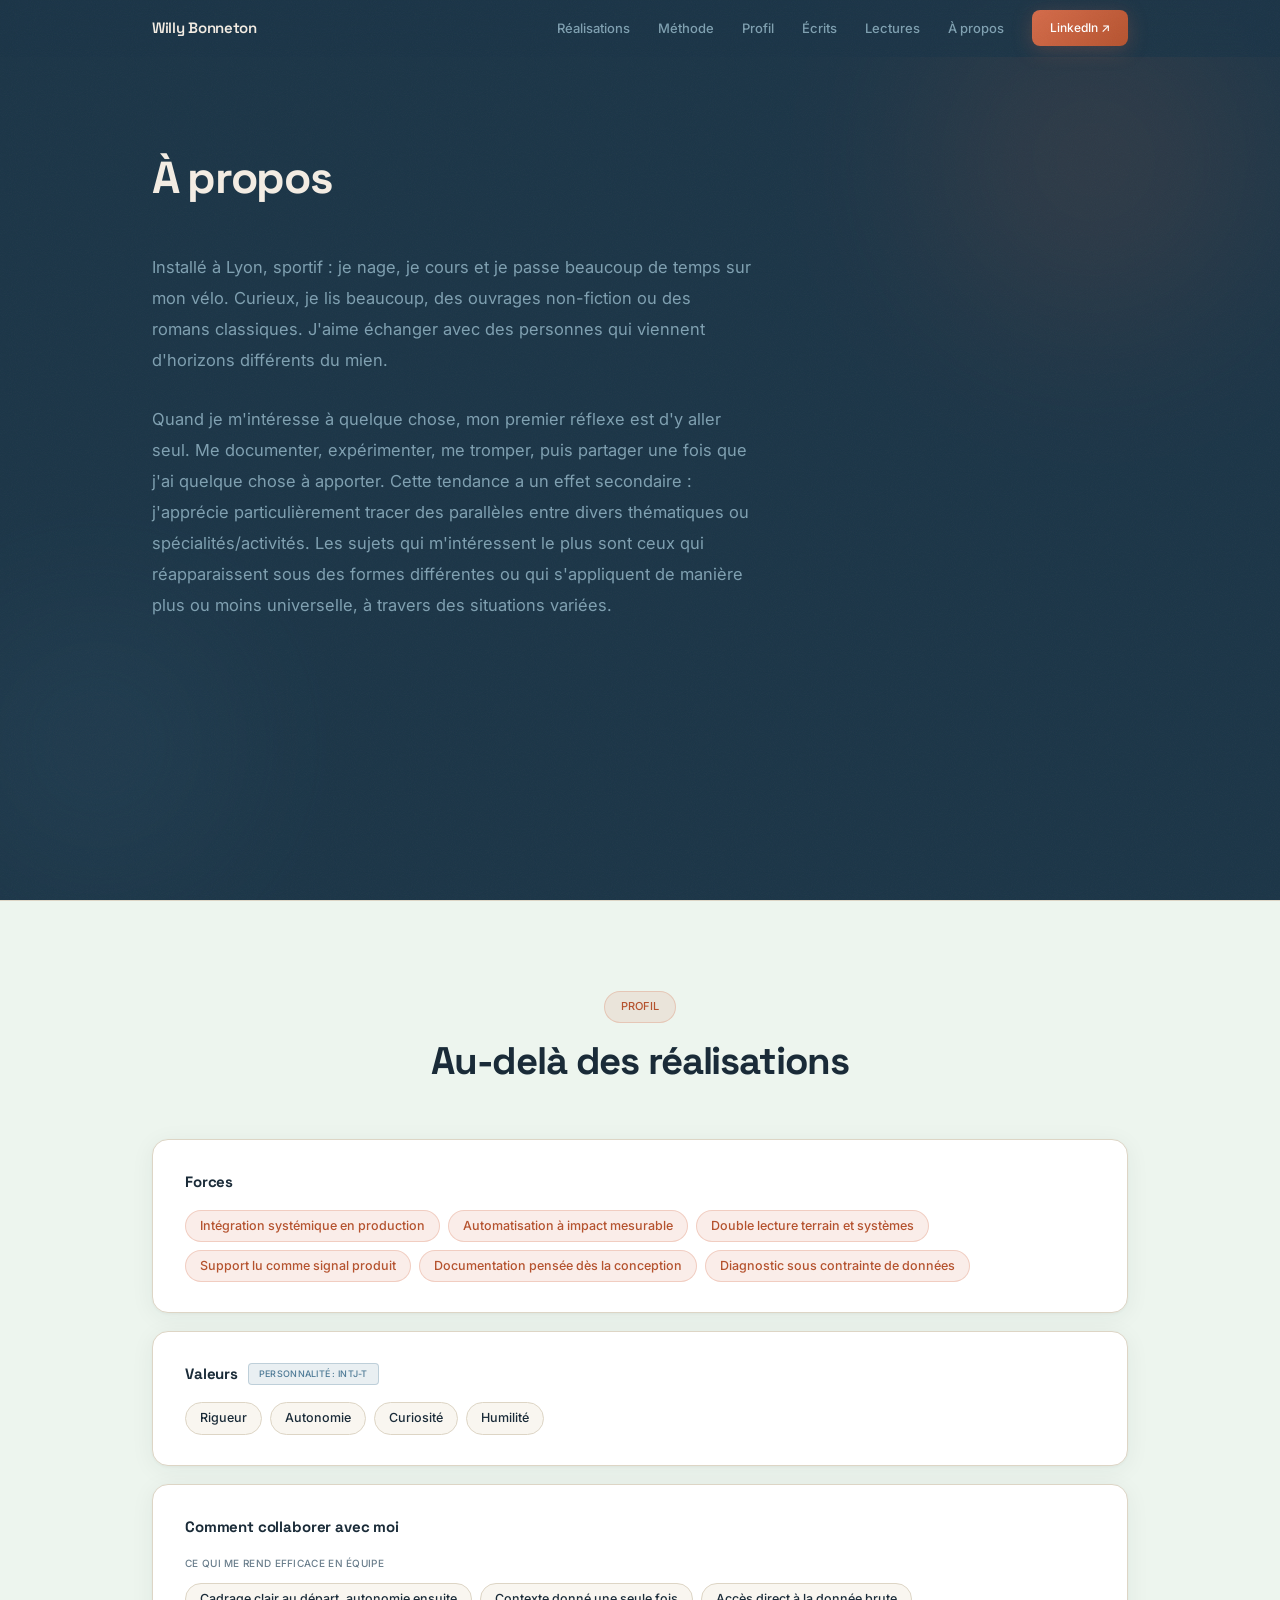
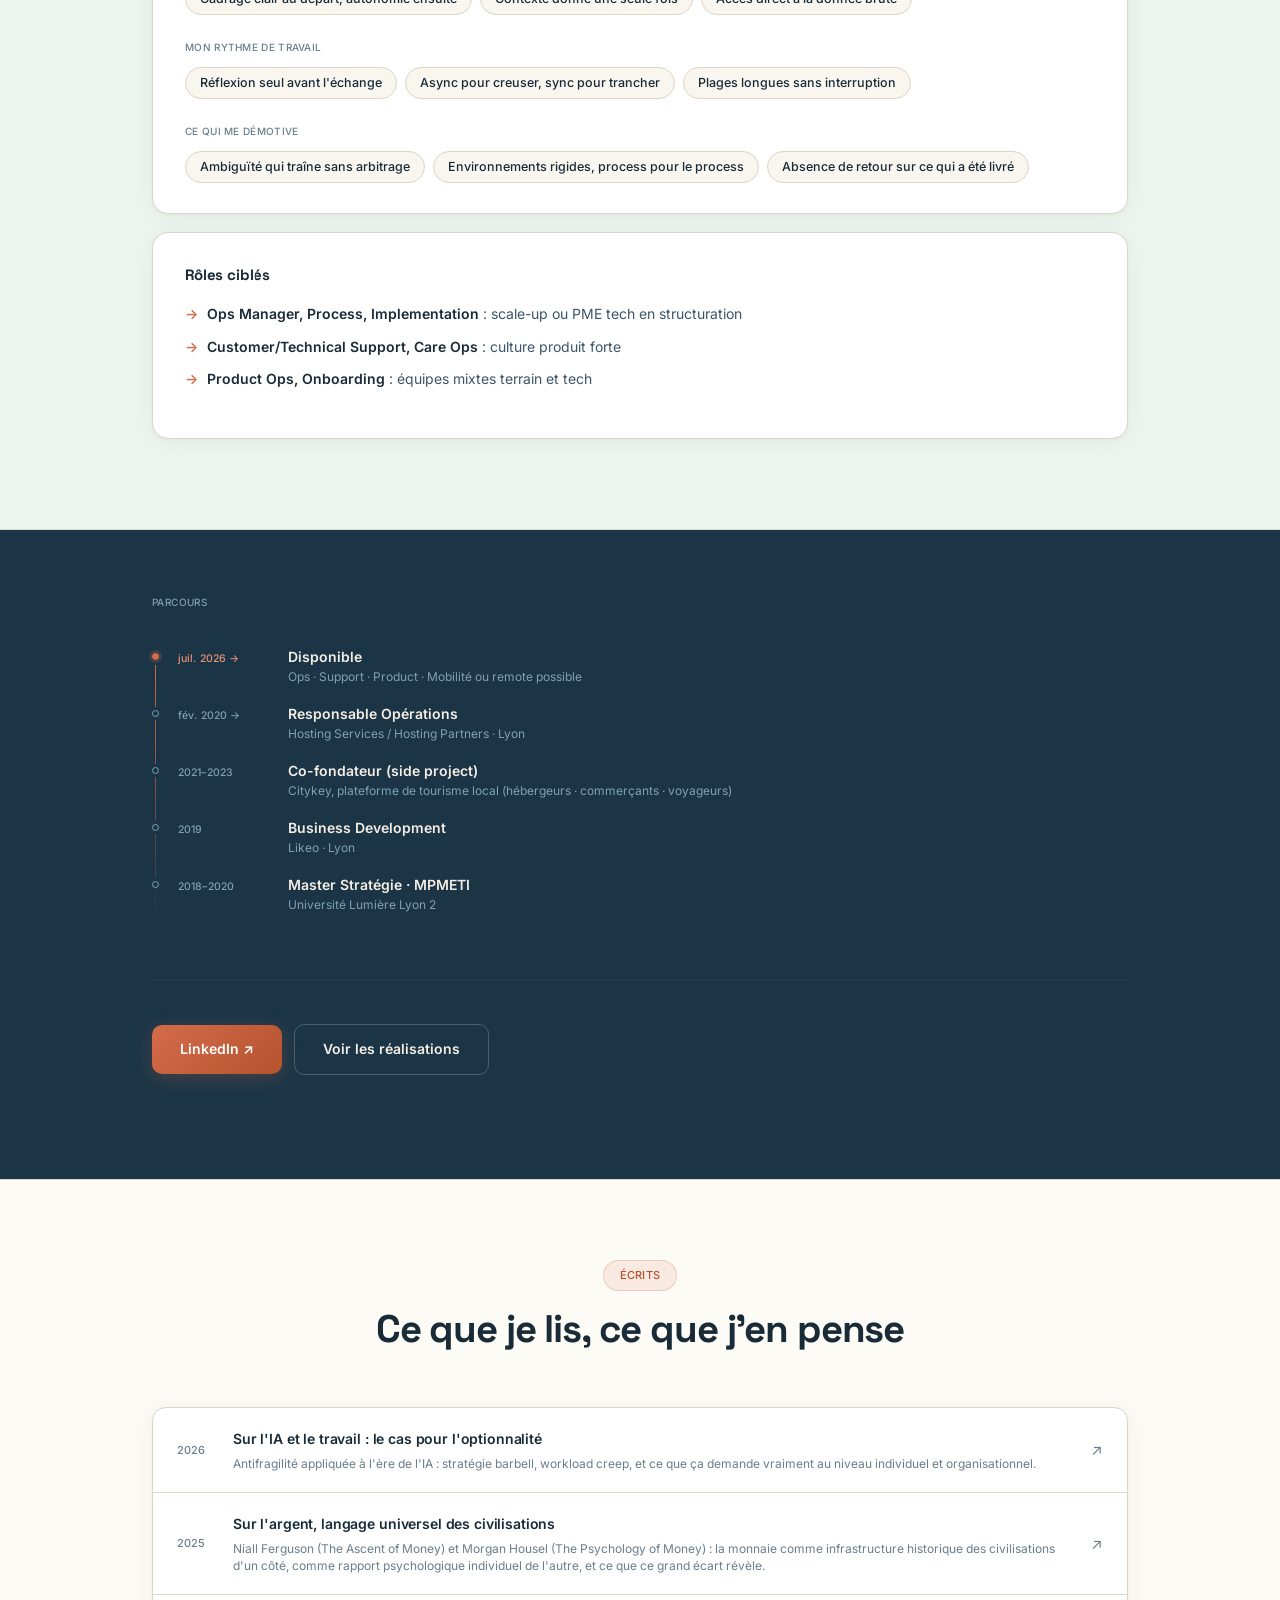
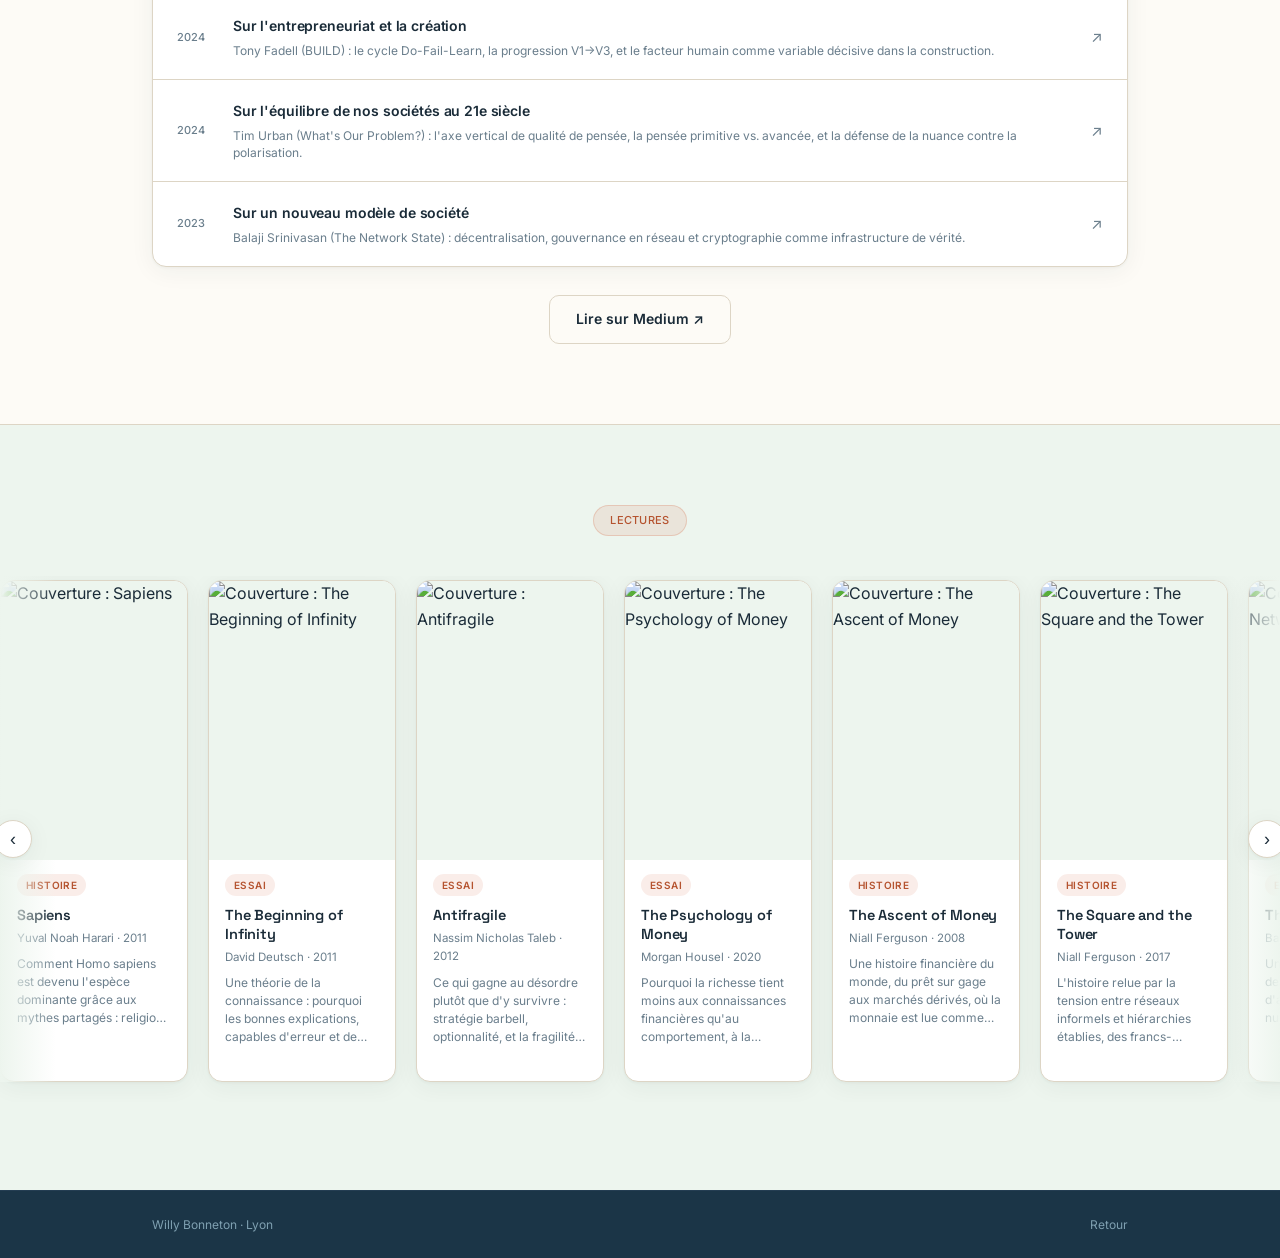
==== commit 6f43ef2e: "Complete le carrousel Lectures et simplifie la carte Forces - 13 livres supplementaires dans le carr" ====
--- a/about.html
+++ b/about.html
@@ -89,15 +89,9 @@
             <span class="tag-chip chip-accent">Intégration systémique en production</span>
             <span class="tag-chip chip-accent">Automatisation à impact mesurable</span>
             <span class="tag-chip chip-accent">Double lecture terrain et systèmes</span>
-            <span class="tag-chip chip-accent">Opérer à volume, équipe restreinte</span>
             <span class="tag-chip chip-accent">Support lu comme signal produit</span>
             <span class="tag-chip chip-accent">Documentation pensée dès la conception</span>
             <span class="tag-chip chip-accent">Diagnostic sous contrainte de données</span>
-            <span class="tag-chip chip-accent">Erreur assumée sans sur-défense</span>
-          </div>
-          <div class="case-note">
-            <p class="tag-group-title" style="margin-bottom:6px;">Points de vigilance</p>
-            Je reste parfois trop analytique là où l'action et la prise de décision seraient valorisables plus en amont. J'ai un profil plutôt hybride : il est essentiel pour moi d'avoir un cadre clair avant de commencer, même si je conserve une réelle capacité à croiser les sujets. Je préfère structurer un livrable seul avant de le présenter : la restitution à chaud, sans ce temps de mise en forme individuelle, me demande plus d'effort qu'à d'autres.
           </div>
         </div>
 
@@ -386,6 +380,110 @@
             <span class="book-title">Demande à la poussière</span>
             <span class="book-author">John Fante · 1939</span>
             <span class="book-desc">Un jeune écrivain pauvre et son histoire ratée avec une serveuse mexicaine, dans un Los Angeles de la Dépression filmé au plus près du corps.</span>
+          </a>
+
+          <a class="book-card" href="https://www.goodreads.com/book/show/44245196-the-great-mental-models" target="_blank" rel="noopener">
+            <div class="book-cover"><img src="https://covers.openlibrary.org/b/id/9778922-L.jpg" alt="Couverture : The Great Mental Models" loading="lazy"></div>
+            <span class="book-type">Essai</span>
+            <span class="book-title">The Great Mental Models</span>
+            <span class="book-author">Shane Parrish · 2019</span>
+            <span class="book-desc">Neuf modèles de pensée transférables (rasoir d'Occam, inversion, pensée probabiliste) pour améliorer la qualité des décisions dans des contextes très différents.</span>
+          </a>
+
+          <a class="book-card" href="https://www.goodreads.com/book/show/8701960-the-information" target="_blank" rel="noopener">
+            <div class="book-cover"><img src="https://covers.openlibrary.org/b/id/9191596-L.jpg" alt="Couverture : The Information" loading="lazy"></div>
+            <span class="book-type">Histoire</span>
+            <span class="book-title">The Information</span>
+            <span class="book-author">James Gleick · 2011</span>
+            <span class="book-desc">Une histoire de la communication humaine, des tambours parlants africains à la théorie de l'information de Shannon, jusqu'au déluge numérique actuel.</span>
+          </a>
+
+          <a class="book-card" href="https://www.goodreads.com/book/show/2612.The_Tipping_Point" target="_blank" rel="noopener">
+            <div class="book-cover"><img src="https://covers.openlibrary.org/b/id/10873292-L.jpg" alt="Couverture : The Tipping Point" loading="lazy"></div>
+            <span class="book-type">Essai</span>
+            <span class="book-title">The Tipping Point</span>
+            <span class="book-author">Malcolm Gladwell · 2000</span>
+            <span class="book-desc">Comment une idée ou un comportement bascule et se propage soudainement, porté par trois profils clés : les connecteurs, les experts et les vendeurs.</span>
+          </a>
+
+          <a class="book-card" href="https://www.goodreads.com/book/show/52962238-principles-for-dealing-with-the-changing-world-order" target="_blank" rel="noopener">
+            <div class="book-cover"><img src="https://covers.openlibrary.org/b/id/10452559-L.jpg" alt="Couverture : Principles for Dealing with the Changing World Order" loading="lazy"></div>
+            <span class="book-type">Histoire</span>
+            <span class="book-title">Principles for Dealing with the Changing World Order</span>
+            <span class="book-author">Ray Dalio · 2021</span>
+            <span class="book-desc">Le grand cycle qui explique la montée et le déclin des puissances (hollandaise, britannique, américaine), et ce qu'il annonce pour l'ordre mondial actuel.</span>
+          </a>
+
+          <a class="book-card" href="https://www.goodreads.com/book/show/59696349-build" target="_blank" rel="noopener">
+            <div class="book-cover"><img src="https://covers.openlibrary.org/b/id/12742378-L.jpg" alt="Couverture : Build" loading="lazy"></div>
+            <span class="book-type">Essai</span>
+            <span class="book-title">Build</span>
+            <span class="book-author">Tony Fadell · 2022</span>
+            <span class="book-desc">Les leçons du créateur de l'iPod et du thermostat Nest, tirées de ses échecs en Silicon Valley autant que de ses succès.</span>
+          </a>
+
+          <a class="book-card" href="https://www.goodreads.com/book/show/102146148-what-s-our-problem" target="_blank" rel="noopener">
+            <div class="book-cover"><img src="https://covers.openlibrary.org/b/id/13323691-L.jpg" alt="Couverture : What's Our Problem?" loading="lazy"></div>
+            <span class="book-type">Essai</span>
+            <span class="book-title">What's Our Problem?</span>
+            <span class="book-author">Tim Urban · 2023</span>
+            <span class="book-desc">Un axe vertical de qualité de pensée, distinct du clivage gauche-droite classique, pour comprendre pourquoi les sociétés se polarisent.</span>
+          </a>
+
+          <a class="book-card" href="https://www.goodreads.com/book/show/201182704" target="_blank" rel="noopener">
+            <div class="book-cover"><img src="https://covers.openlibrary.org/b/id/14805433-L.jpg" alt="Couverture : Co-Intelligence" loading="lazy"></div>
+            <span class="book-type">Essai</span>
+            <span class="book-title">Co-Intelligence</span>
+            <span class="book-author">Ethan Mollick · 2024</span>
+            <span class="book-desc">Traiter l'IA comme un collaborateur plutôt qu'un outil ou un concurrent, et ce que ça change concrètement dans le travail au quotidien.</span>
+          </a>
+
+          <a class="book-card" href="https://www.goodreads.com/book/show/70401.On_the_Road" target="_blank" rel="noopener">
+            <div class="book-cover"><img src="https://covers.openlibrary.org/b/id/15188741-L.jpg" alt="Couverture : Sur la route" loading="lazy"></div>
+            <span class="book-type">Roman</span>
+            <span class="book-title">Sur la route</span>
+            <span class="book-author">Jack Kerouac · 1957</span>
+            <span class="book-desc">Les traversées des États-Unis de Sal Paradise et Dean Moriarty, entre quête de liberté et fuite du conformisme de l'Amérique des années 1950.</span>
+          </a>
+
+          <a class="book-card" href="https://www.goodreads.com/book/show/662.Atlas_Shrugged" target="_blank" rel="noopener">
+            <div class="book-cover"><img src="https://covers.openlibrary.org/b/id/11281829-L.jpg" alt="Couverture : La Grève" loading="lazy"></div>
+            <span class="book-type">Roman</span>
+            <span class="book-title">La grève</span>
+            <span class="book-author">Ayn Rand · 1957</span>
+            <span class="book-desc">Les esprits les plus productifs d'un pays se retirent un à un, jusqu'à l'effondrement d'une économie qui ne reconnaît plus leur valeur.</span>
+          </a>
+
+          <a class="book-card" href="https://www.goodreads.com/book/show/54493401-project-hail-mary" target="_blank" rel="noopener">
+            <div class="book-cover"><img src="https://covers.openlibrary.org/b/id/11200092-L.jpg" alt="Couverture : Projet dernière chance" loading="lazy"></div>
+            <span class="book-type">Roman</span>
+            <span class="book-title">Projet dernière chance</span>
+            <span class="book-author">Andy Weir · 2021</span>
+            <span class="book-desc">Un astronaute se réveille seul sur un vaisseau sans souvenirs, chargé d'empêcher un phénomène stellaire d'éteindre le Soleil.</span>
+          </a>
+
+          <a class="book-card" href="https://www.goodreads.com/book/show/7126.The_Count_of_Monte_Cristo" target="_blank" rel="noopener">
+            <div class="book-cover"><img src="https://covers.openlibrary.org/b/id/14563850-L.jpg" alt="Couverture : Le Comte de Monte-Cristo" loading="lazy"></div>
+            <span class="book-type">Roman</span>
+            <span class="book-title">Le Comte de Monte-Cristo</span>
+            <span class="book-author">Alexandre Dumas · 1844</span>
+            <span class="book-desc">Edmond Dantès, injustement emprisonné puis évadé, construit une vengeance méthodique contre les trois hommes qui l'ont trahi.</span>
+          </a>
+
+          <a class="book-card" href="https://www.goodreads.com/book/show/29579.Foundation" target="_blank" rel="noopener">
+            <div class="book-cover"><img src="https://covers.openlibrary.org/b/id/14637494-L.jpg" alt="Couverture : Fondation" loading="lazy"></div>
+            <span class="book-type">Roman</span>
+            <span class="book-title">Cycle de Fondation</span>
+            <span class="book-author">Isaac Asimov · 1951</span>
+            <span class="book-desc">Un mathématicien prédit la chute d'un empire galactique grâce à la psychohistoire, et tente d'en raccourcir les siècles de chaos à venir.</span>
+          </a>
+
+          <a class="book-card" href="https://www.goodreads.com/book/show/13079982-fahrenheit-451" target="_blank" rel="noopener">
+            <div class="book-cover"><img src="https://covers.openlibrary.org/b/id/15167623-L.jpg" alt="Couverture : Fahrenheit 451" loading="lazy"></div>
+            <span class="book-type">Roman</span>
+            <span class="book-title">Fahrenheit 451</span>
+            <span class="book-author">Ray Bradbury · 1953</span>
+            <span class="book-desc">Un pompier chargé de brûler les livres commence à douter de sa mission dans une société anesthésiée par les écrans.</span>
           </a>
 
         </div>
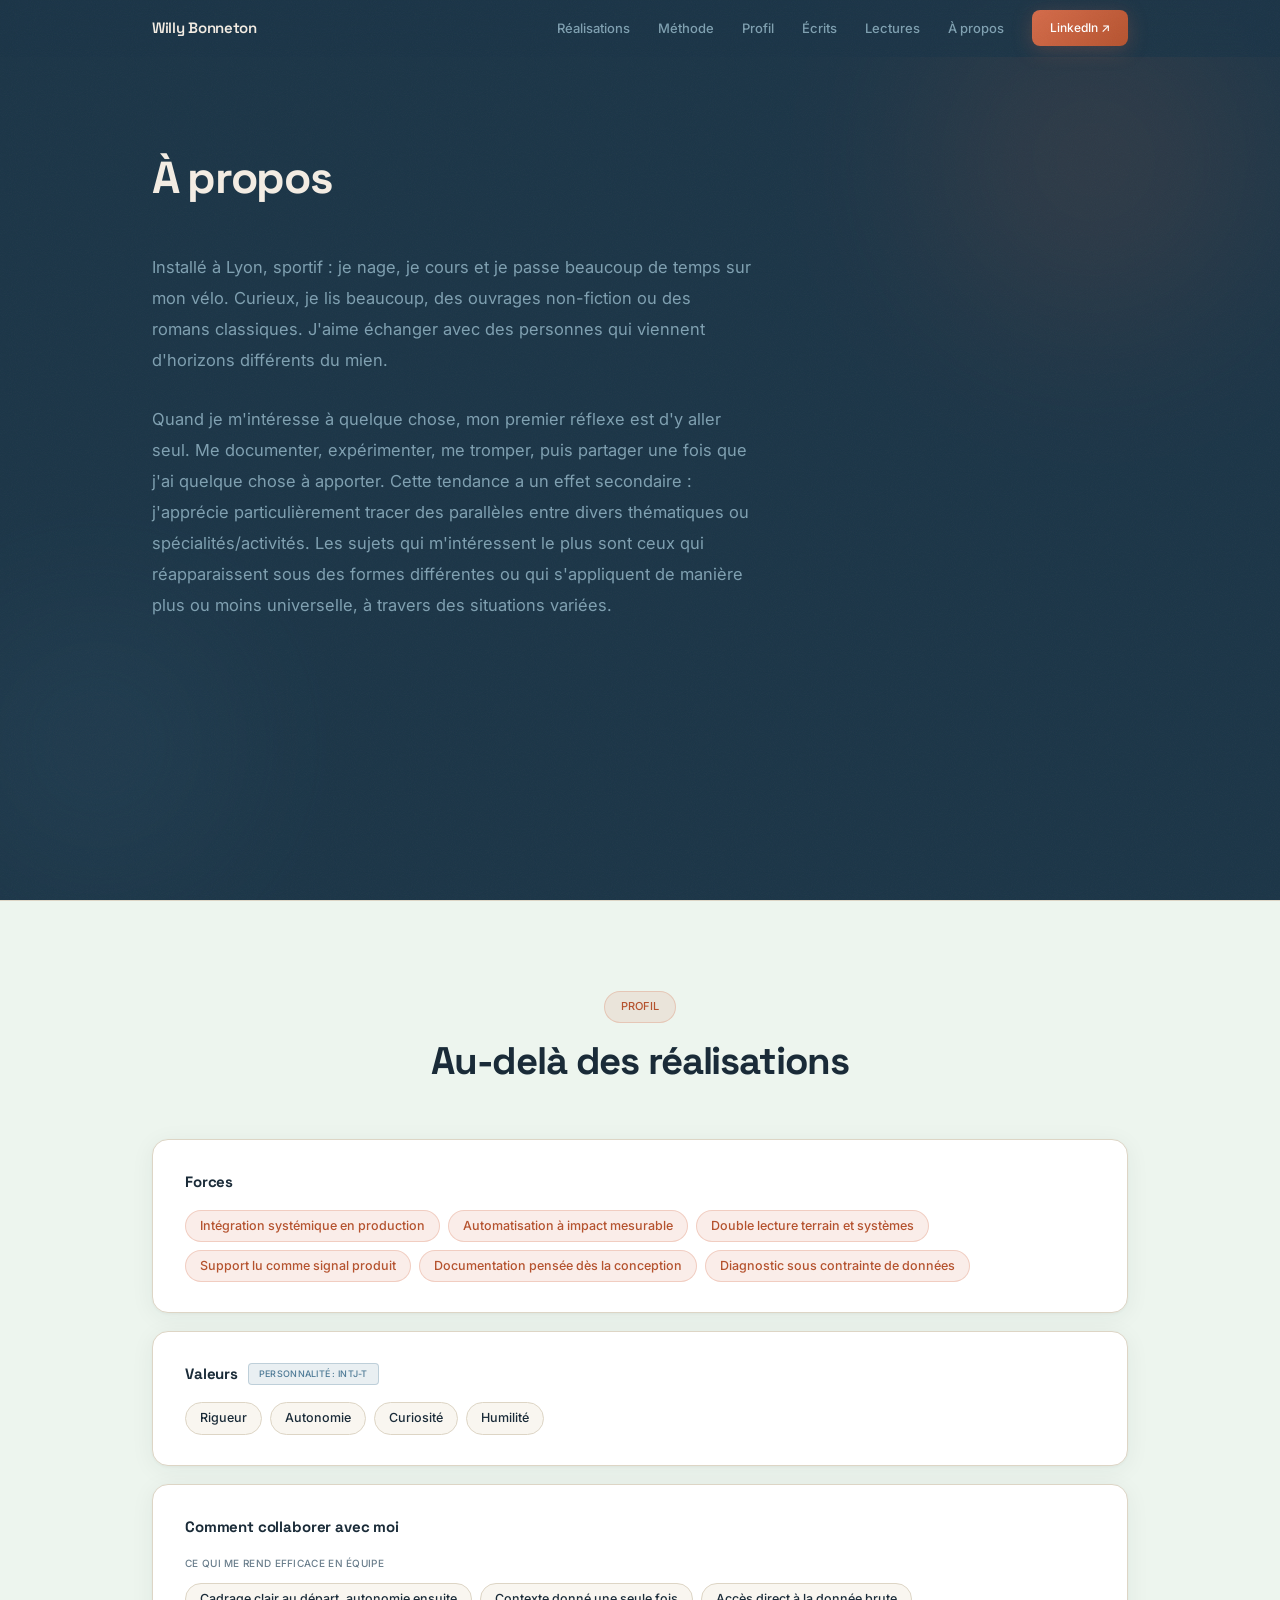
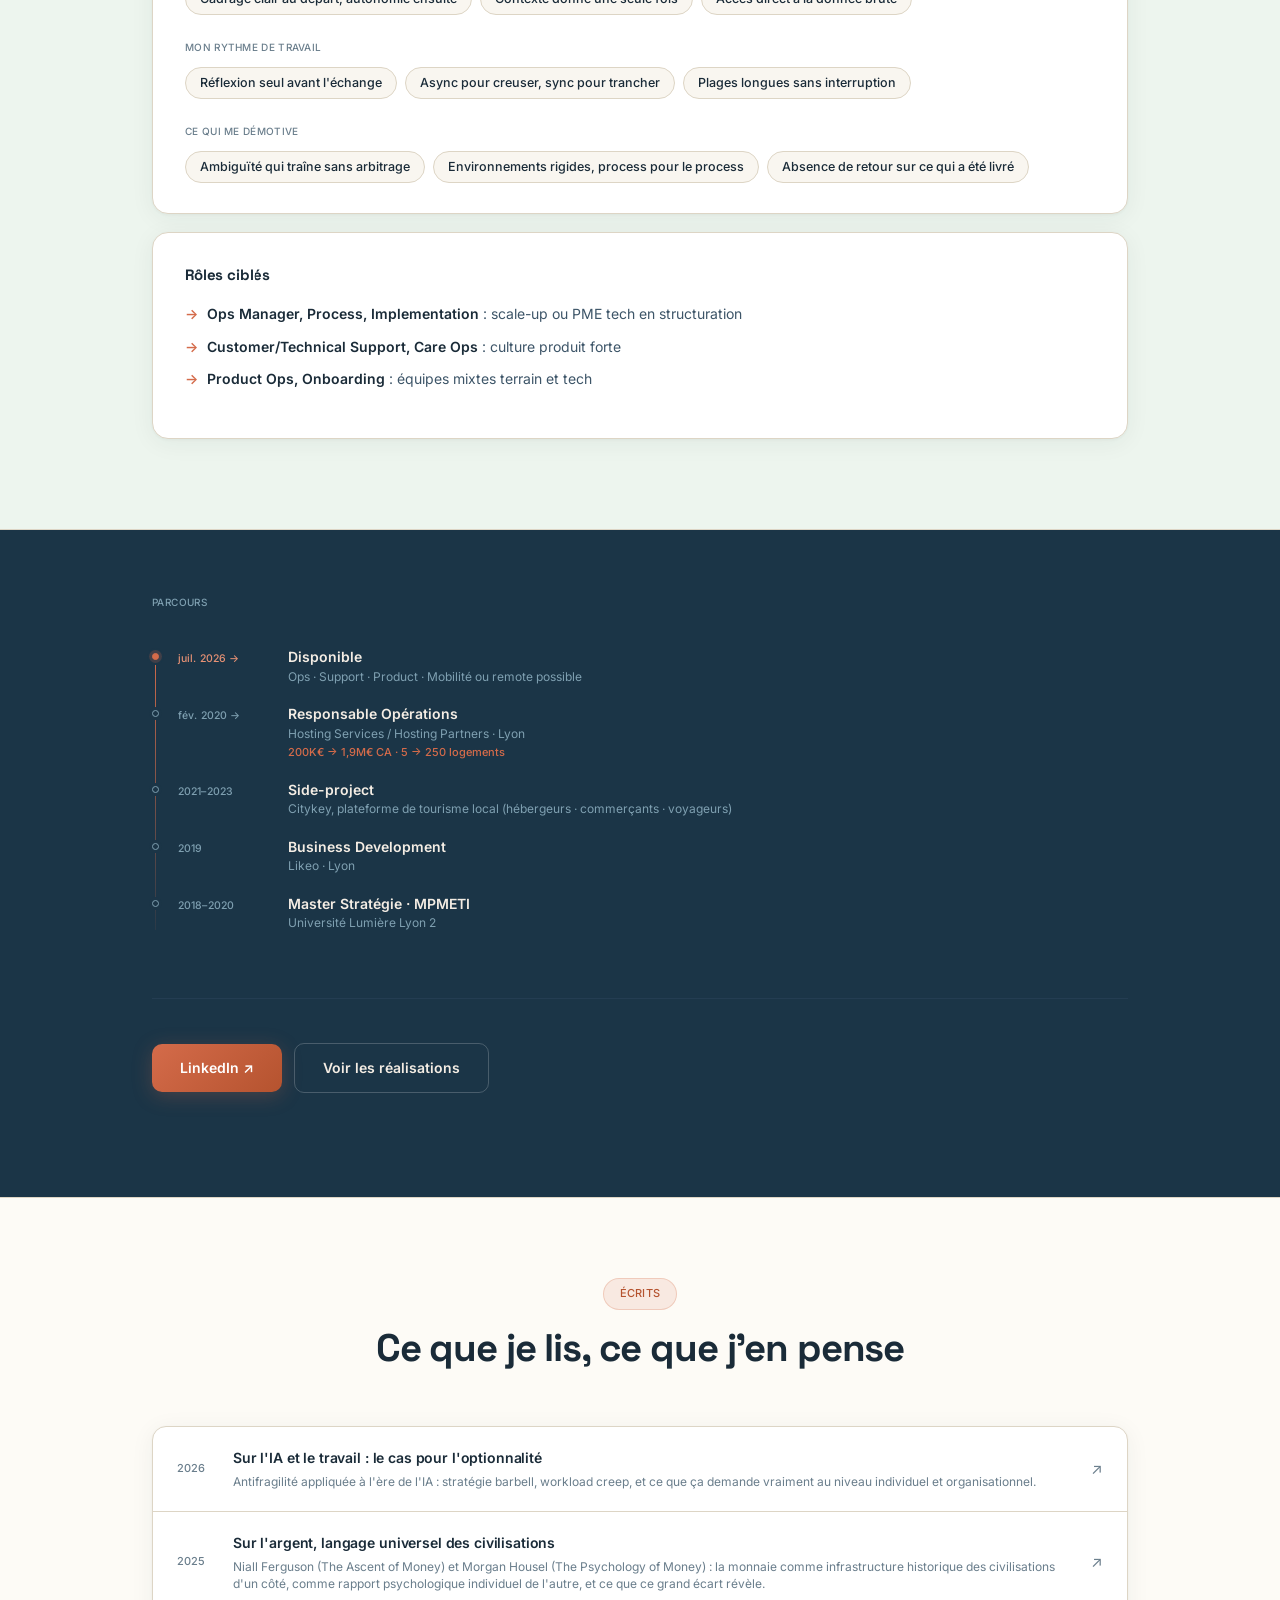
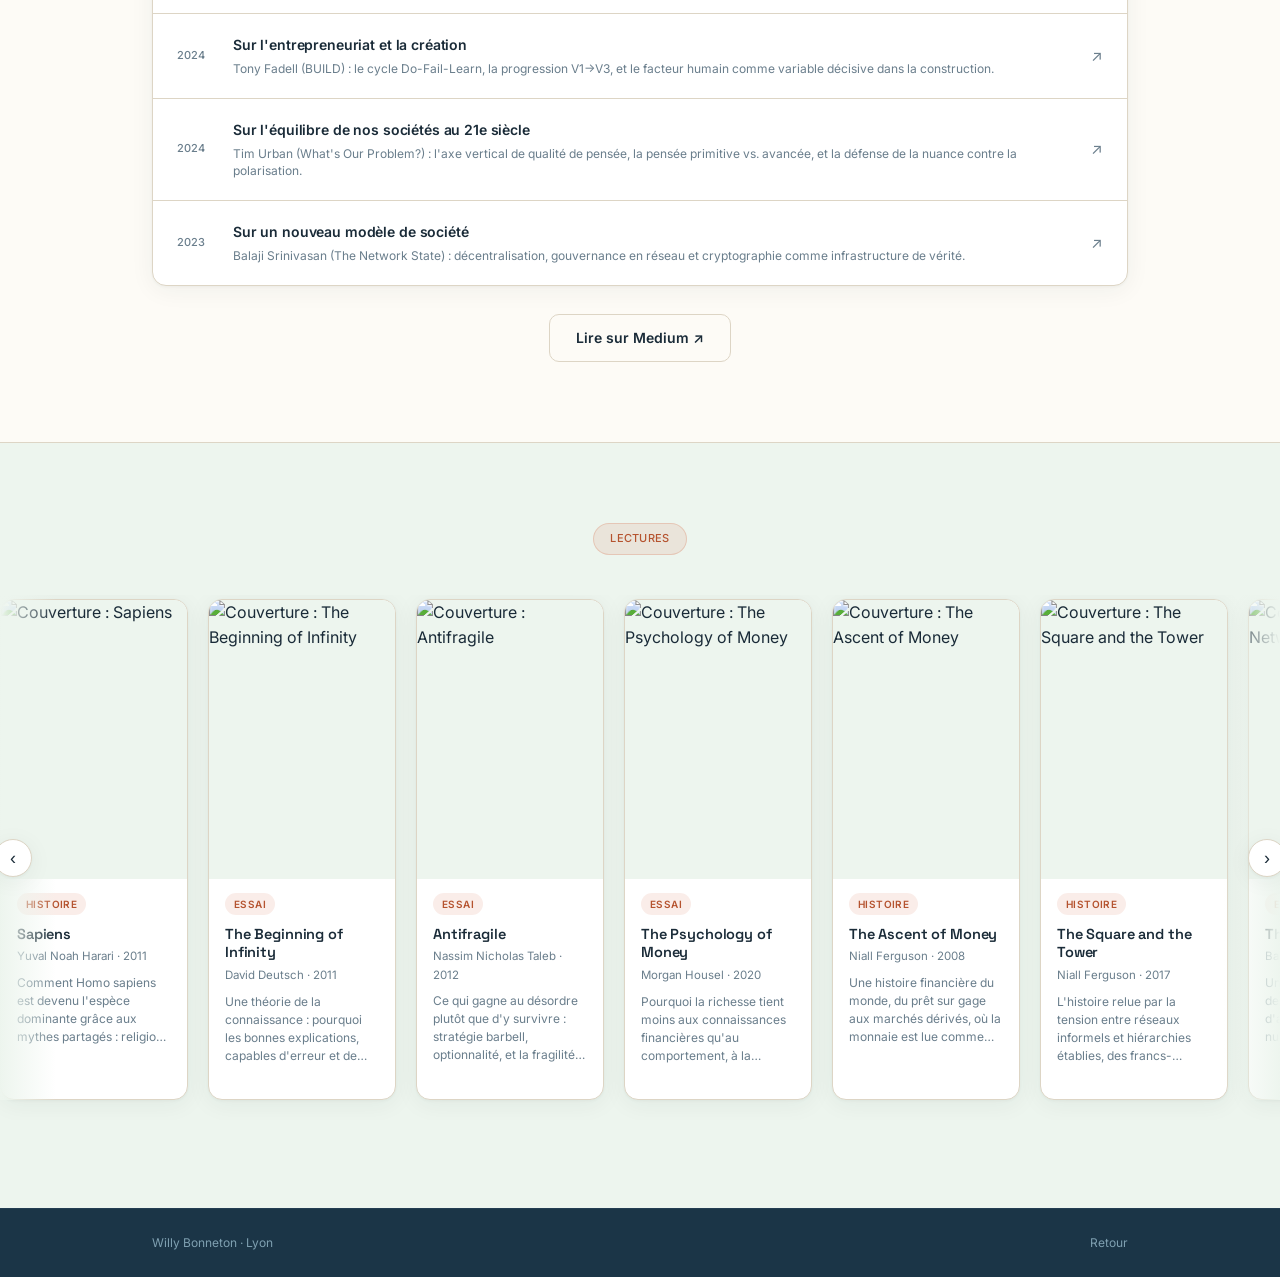
==== commit 451009c5: "Ajuste la timeline parcours : Citykey en side-project, stat CA/logements sur Hosting Services Co-Aut" ====
--- a/about.html
+++ b/about.html
@@ -168,13 +168,14 @@
               <div>
                 <span class="tl-role">Responsable Opérations</span>
                 <span class="tl-org">Hosting Services / Hosting Partners · Lyon</span>
+                <span class="tl-stat">200K€ → 1,9M€ CA · 5 → 250 logements</span>
               </div>
             </div>
 
             <div class="tl-item">
               <span class="tl-date">2021–2023</span>
               <div>
-                <span class="tl-role">Co-fondateur (side project)</span>
+                <span class="tl-role">Side-project</span>
                 <span class="tl-org">Citykey, plateforme de tourisme local (hébergeurs · commerçants · voyageurs)</span>
               </div>
             </div>
--- a/style.css
+++ b/style.css
@@ -1235,6 +1235,15 @@
   font-size: 12px;
   color: var(--muted-dark);
   line-height: 1.4;
+}
+
+.tl-stat {
+  display: block;
+  font-size: 11px;
+  font-weight: 500;
+  color: var(--accent);
+  line-height: 1.4;
+  margin-top: 3px;
 }
 
 .case-cta { margin-top: 24px; }
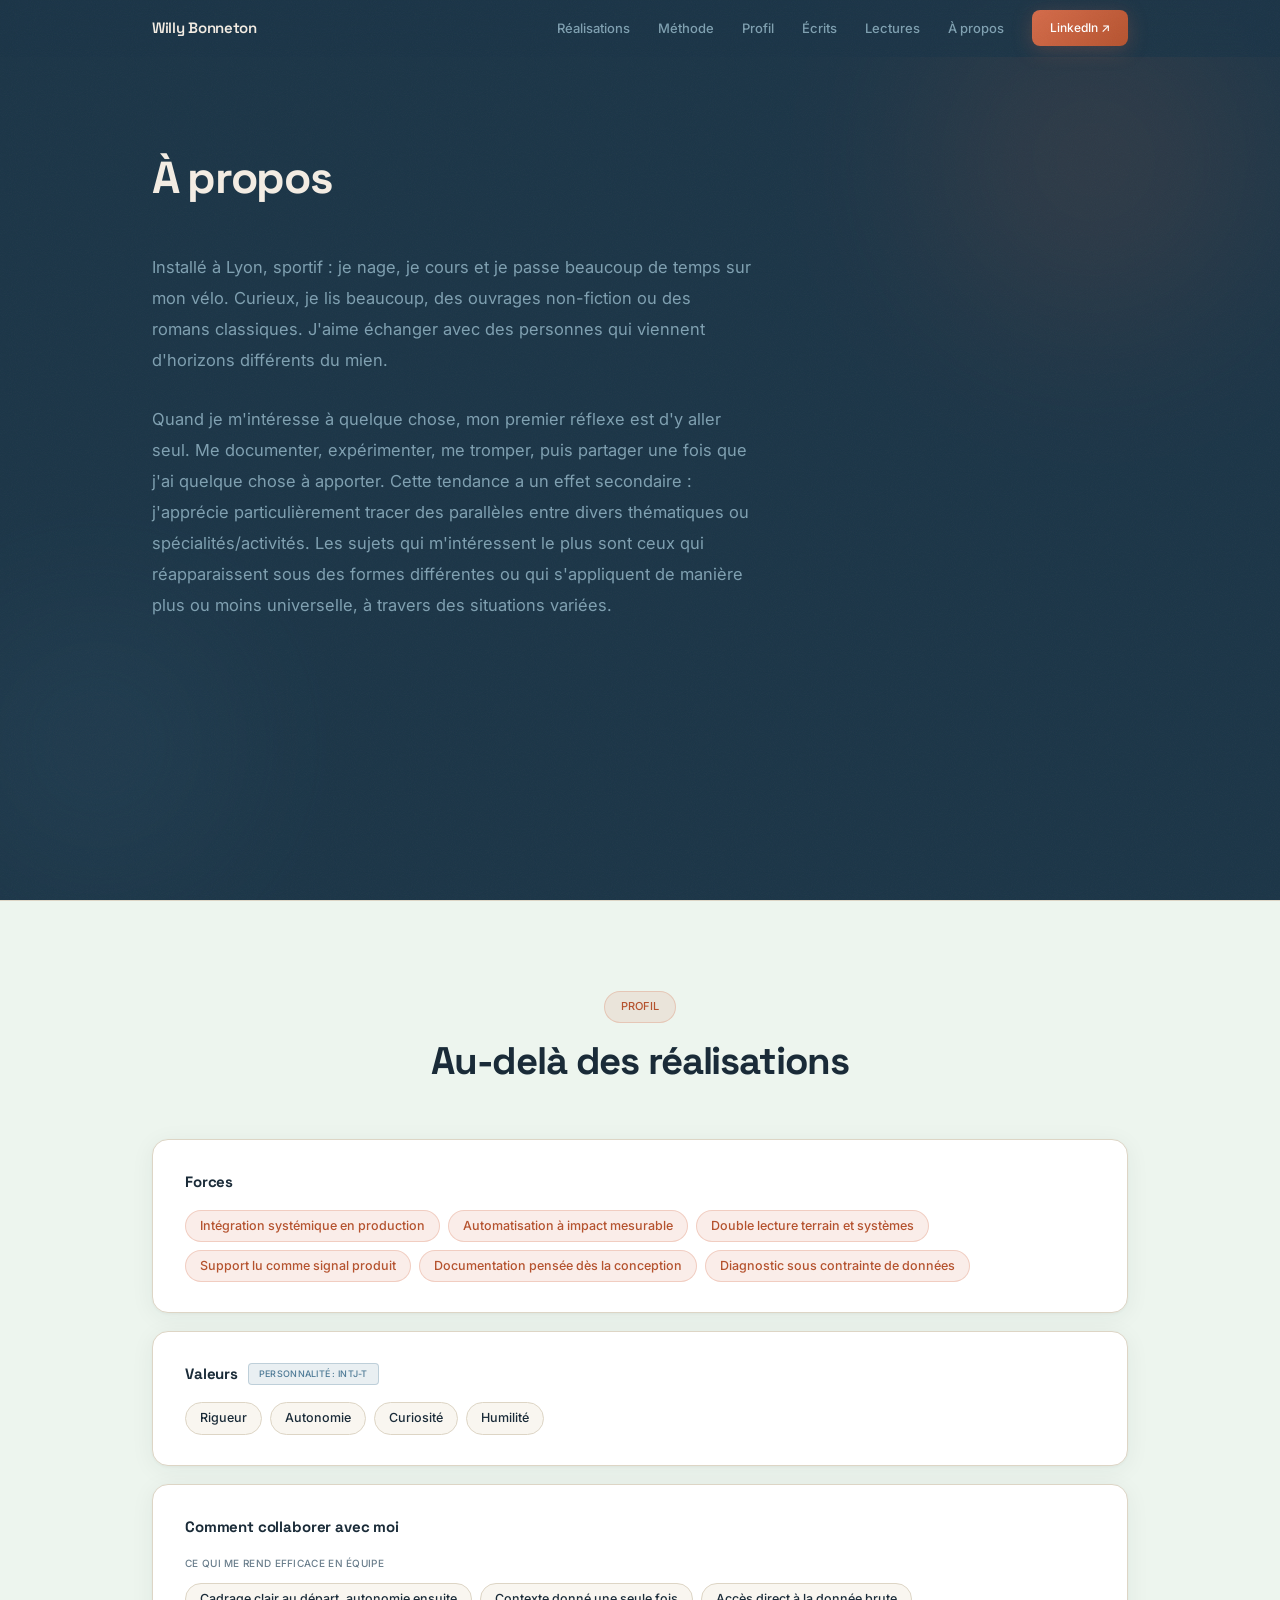
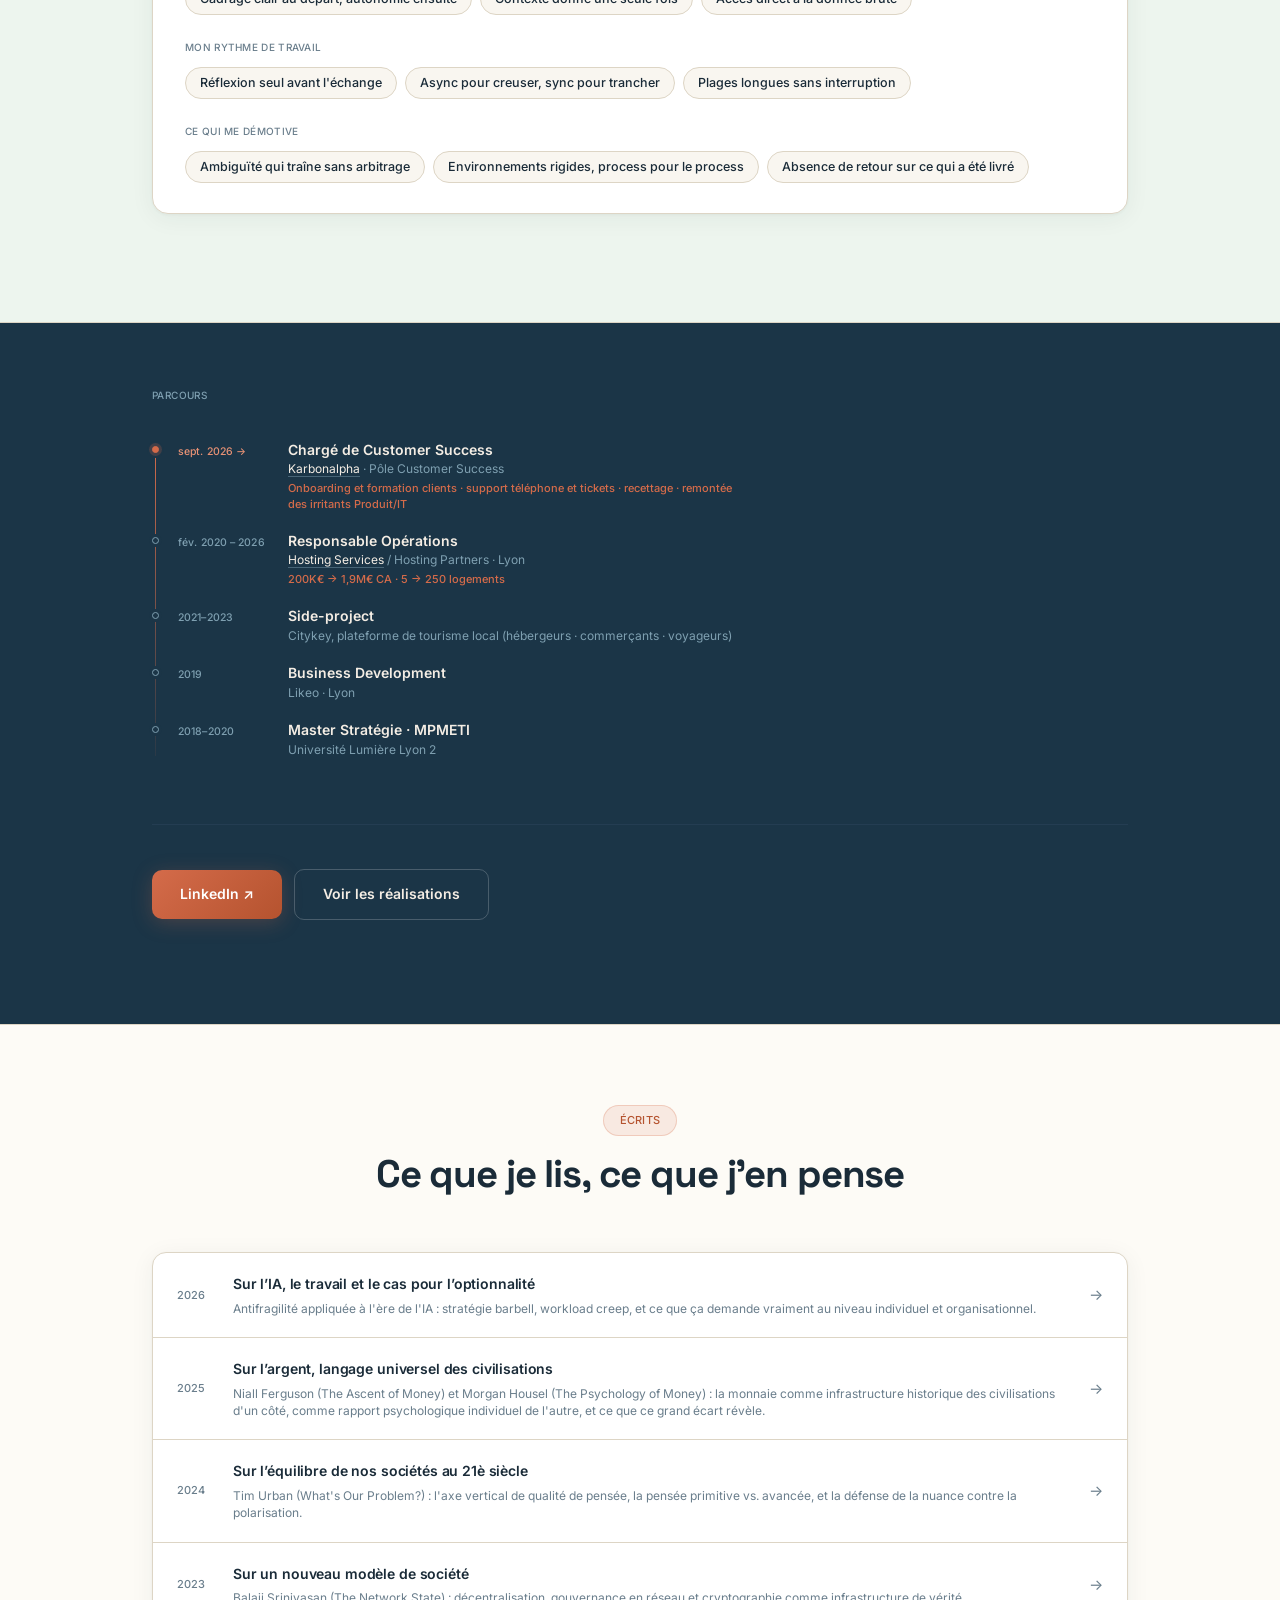
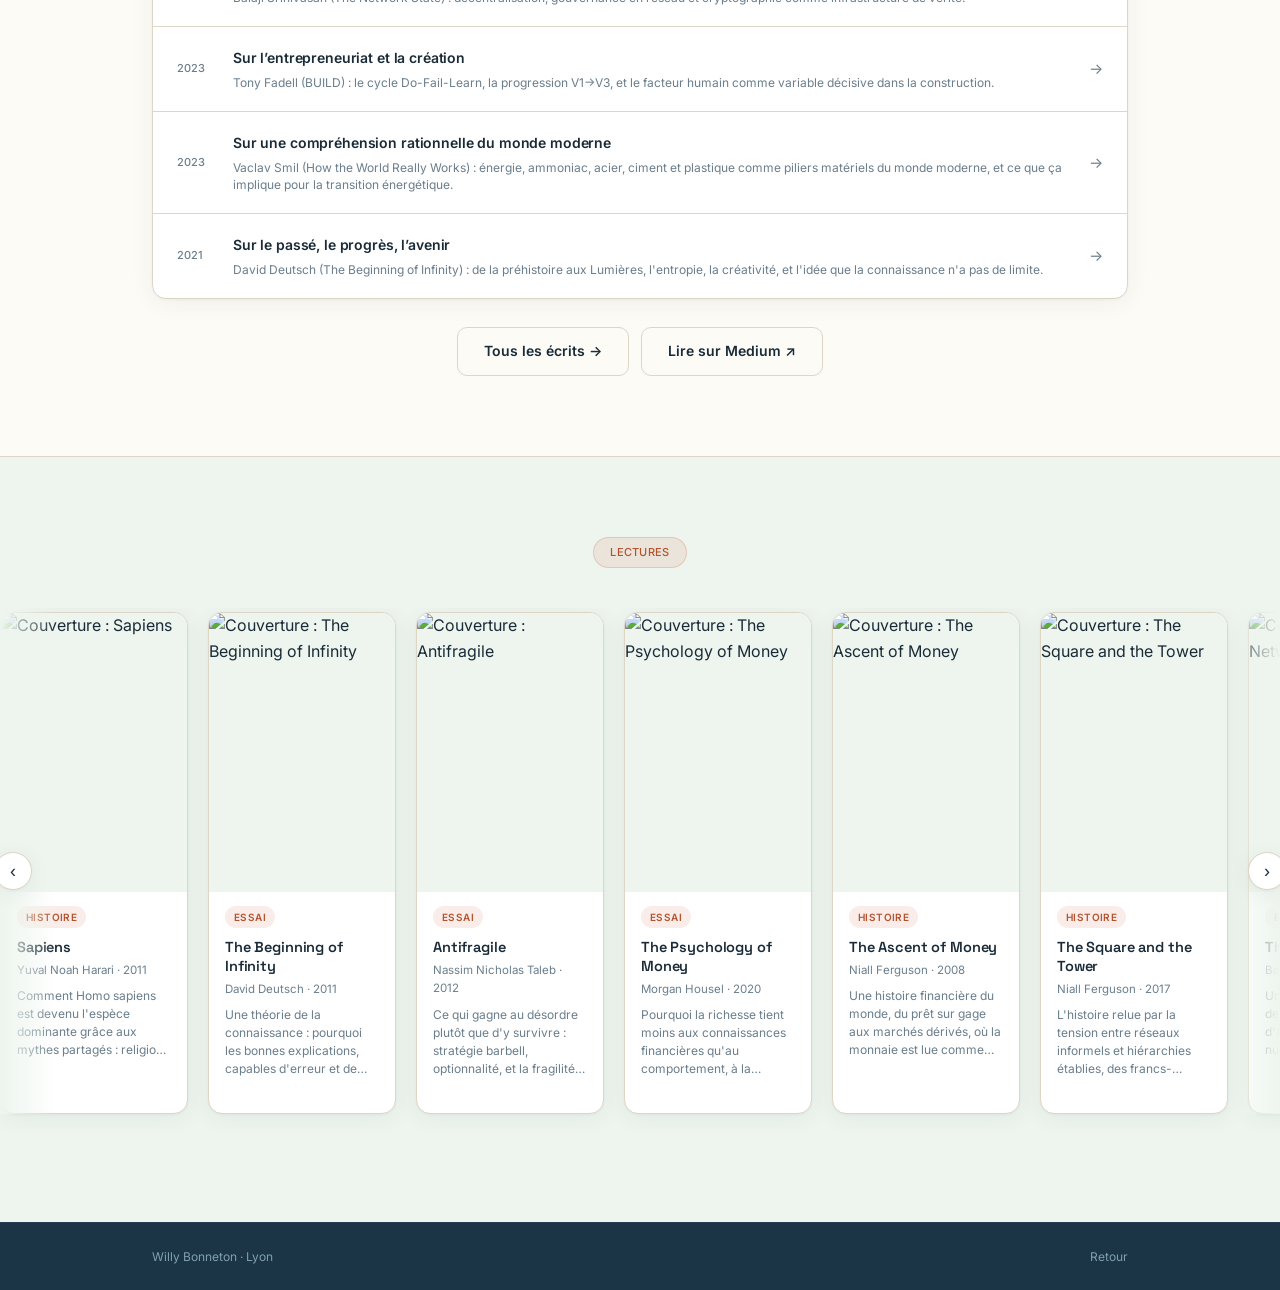
==== commit 052382cd: "Met à jour la situation actuelle (Karbonalpha) et ajoute les pages Écrits - Home : nouvel intitulé e" ====
--- a/about.html
+++ b/about.html
@@ -136,14 +136,6 @@
           </div>
         </div>
 
-        <div class="tag-card reveal" style="--d:.2s">
-          <h3>Rôles ciblés</h3>
-          <ul class="metric-list" style="margin-top:4px;">
-            <li><b>Ops Manager, Process, Implementation</b> : scale-up ou PME tech en structuration</li>
-            <li><b>Customer/Technical Support, Care Ops</b> : culture produit forte</li>
-            <li><b>Product Ops, Onboarding</b> : équipes mixtes terrain et tech</li>
-          </ul>
-        </div>
       </div>
     </section>
 
@@ -156,18 +148,19 @@
           <div class="parcours-timeline">
 
             <div class="tl-item current">
-              <span class="tl-date">juil. 2026 →</span>
+              <span class="tl-date">sept. 2026 →</span>
               <div>
-                <span class="tl-role">Disponible</span>
-                <span class="tl-org">Ops · Support · Product · Mobilité ou remote possible</span>
+                <span class="tl-role">Chargé de Customer Success</span>
+                <span class="tl-org"><a href="https://karbonalpha.com/" target="_blank" rel="noopener">Karbonalpha</a> · Pôle Customer Success</span>
+                <span class="tl-stat">Onboarding et formation clients · support téléphone et tickets · recettage · remontée des irritants Produit/IT</span>
               </div>
             </div>
 
             <div class="tl-item">
-              <span class="tl-date">fév. 2020 →</span>
+              <span class="tl-date">fév. 2020 – 2026</span>
               <div>
                 <span class="tl-role">Responsable Opérations</span>
-                <span class="tl-org">Hosting Services / Hosting Partners · Lyon</span>
+                <span class="tl-org"><a href="https://hostingservices.fr/" target="_blank" rel="noopener">Hosting Services</a> / Hosting Partners · Lyon</span>
                 <span class="tl-stat">200K€ → 1,9M€ CA · 5 → 250 logements</span>
               </div>
             </div>
@@ -216,49 +209,70 @@
         </div>
 
         <div class="essays-list reveal">
-          <a href="https://medium.com/@willybonneton/sur-lia-le-travail-et-le-cas-pour-l-optionnalit%C3%A9-8857c863b333?sharedUserId=willybonneton" target="_blank" rel="noopener" class="essay-item">
+<!-- ESSAYS:START -->
+          <a href="ecrits/optionnalite.html" class="essay-item">
             <span class="essay-date">2026</span>
             <div class="essay-content">
-              <span class="essay-title">Sur l'IA et le travail : le cas pour l'optionnalité</span>
-              <span class="essay-desc">Antifragilité appliquée à l'ère de l'IA : stratégie barbell, workload creep, et ce que ça demande vraiment au niveau individuel et organisationnel.</span>
-            </div>
-            <span class="essay-arrow">↗</span>
-          </a>
-          <a href="https://medium.com/@willybonneton/sur-largent-langage-universel-des-civilisations-7551ef2f73aa?sharedUserId=willybonneton" target="_blank" rel="noopener" class="essay-item">
+              <span class="essay-title">Sur l’IA, le travail et le cas pour l’optionnalité</span>
+              <span class="essay-desc">Antifragilité appliquée à l&#x27;ère de l&#x27;IA : stratégie barbell, workload creep, et ce que ça demande vraiment au niveau individuel et organisationnel.</span>
+            </div>
+            <span class="essay-arrow">→</span>
+          </a>
+          <a href="ecrits/argent.html" class="essay-item">
             <span class="essay-date">2025</span>
             <div class="essay-content">
-              <span class="essay-title">Sur l'argent, langage universel des civilisations</span>
-              <span class="essay-desc">Niall Ferguson (The Ascent of Money) et Morgan Housel (The Psychology of Money) : la monnaie comme infrastructure historique des civilisations d'un côté, comme rapport psychologique individuel de l'autre, et ce que ce grand écart révèle.</span>
-            </div>
-            <span class="essay-arrow">↗</span>
-          </a>
-          <a href="https://medium.com/@willybonneton/sur-lentrepreneuriat-et-la-cr%C3%A9ation-435b396c9633?sharedUserId=willybonneton" target="_blank" rel="noopener" class="essay-item">
+              <span class="essay-title">Sur l’argent, langage universel des civilisations</span>
+              <span class="essay-desc">Niall Ferguson (The Ascent of Money) et Morgan Housel (The Psychology of Money) : la monnaie comme infrastructure historique des civilisations d&#x27;un côté, comme rapport psychologique individuel de l&#x27;autre, et ce que ce grand écart révèle.</span>
+            </div>
+            <span class="essay-arrow">→</span>
+          </a>
+          <a href="ecrits/equilibre.html" class="essay-item">
             <span class="essay-date">2024</span>
             <div class="essay-content">
-              <span class="essay-title">Sur l'entrepreneuriat et la création</span>
-              <span class="essay-desc">Tony Fadell (BUILD) : le cycle Do-Fail-Learn, la progression V1→V3, et le facteur humain comme variable décisive dans la construction.</span>
-            </div>
-            <span class="essay-arrow">↗</span>
-          </a>
-          <a href="https://medium.com/@willybonneton/sur-l%C3%A9quilibre-de-nos-soci%C3%A9t%C3%A9s-au-21%C3%A8-si%C3%A8cle-4c4dc9148414?sharedUserId=willybonneton" target="_blank" rel="noopener" class="essay-item">
-            <span class="essay-date">2024</span>
-            <div class="essay-content">
-              <span class="essay-title">Sur l'équilibre de nos sociétés au 21e siècle</span>
-              <span class="essay-desc">Tim Urban (What's Our Problem?) : l'axe vertical de qualité de pensée, la pensée primitive vs. avancée, et la défense de la nuance contre la polarisation.</span>
-            </div>
-            <span class="essay-arrow">↗</span>
-          </a>
-          <a href="https://medium.com/@willybonneton/sur-un-nouveau-mod%C3%A8le-de-soci%C3%A9t%C3%A9-496cfe25e02b?sharedUserId=willybonneton" target="_blank" rel="noopener" class="essay-item">
+              <span class="essay-title">Sur l’équilibre de nos sociétés au 21è siècle</span>
+              <span class="essay-desc">Tim Urban (What&#x27;s Our Problem?) : l&#x27;axe vertical de qualité de pensée, la pensée primitive vs. avancée, et la défense de la nuance contre la polarisation.</span>
+            </div>
+            <span class="essay-arrow">→</span>
+          </a>
+          <a href="ecrits/modele.html" class="essay-item">
             <span class="essay-date">2023</span>
             <div class="essay-content">
               <span class="essay-title">Sur un nouveau modèle de société</span>
               <span class="essay-desc">Balaji Srinivasan (The Network State) : décentralisation, gouvernance en réseau et cryptographie comme infrastructure de vérité.</span>
             </div>
-            <span class="essay-arrow">↗</span>
-          </a>
-        </div>
-
-        <div style="text-align:center">
+            <span class="essay-arrow">→</span>
+          </a>
+          <a href="ecrits/entrepreneuriat.html" class="essay-item">
+            <span class="essay-date">2023</span>
+            <div class="essay-content">
+              <span class="essay-title">Sur l’entrepreneuriat et la création</span>
+              <span class="essay-desc">Tony Fadell (BUILD) : le cycle Do-Fail-Learn, la progression V1→V3, et le facteur humain comme variable décisive dans la construction.</span>
+            </div>
+            <span class="essay-arrow">→</span>
+          </a>
+          <a href="ecrits/comprehension.html" class="essay-item">
+            <span class="essay-date">2023</span>
+            <div class="essay-content">
+              <span class="essay-title">Sur une compréhension rationnelle du monde moderne</span>
+              <span class="essay-desc">Vaclav Smil (How the World Really Works) : énergie, ammoniac, acier, ciment et plastique comme piliers matériels du monde moderne, et ce que ça implique pour la transition énergétique.</span>
+            </div>
+            <span class="essay-arrow">→</span>
+          </a>
+          <a href="ecrits/passe.html" class="essay-item">
+            <span class="essay-date">2021</span>
+            <div class="essay-content">
+              <span class="essay-title">Sur le passé, le progrès, l’avenir</span>
+              <span class="essay-desc">David Deutsch (The Beginning of Infinity) : de la préhistoire aux Lumières, l&#x27;entropie, la créativité, et l&#x27;idée que la connaissance n&#x27;a pas de limite.</span>
+            </div>
+            <span class="essay-arrow">→</span>
+          </a>
+          <!-- ESSAYS:END -->
+        </div>
+
+        <div style="text-align:center;display:flex;gap:12px;justify-content:center;flex-wrap:wrap">
+          <a href="ecrits.html" class="ghost-btn" style="border-color:var(--border);color:var(--text);">
+            Tous les écrits →
+          </a>
           <a href="https://willybonneton.medium.com/" target="_blank" rel="noopener" class="ghost-btn" style="border-color:var(--border);color:var(--text);">
             Lire sur Medium ↗
           </a>
--- a/style.css
+++ b/style.css
@@ -1236,6 +1236,12 @@
   color: var(--muted-dark);
   line-height: 1.4;
 }
+.tl-org a {
+  color: var(--text-light);
+  border-bottom: 1px solid rgba(127,160,177,0.45);
+  transition: color 0.2s, border-color 0.2s;
+}
+.tl-org a:hover { color: var(--accent); border-bottom-color: var(--accent); }
 
 .tl-stat {
   display: block;
@@ -1246,7 +1252,8 @@
   margin-top: 3px;
 }
 
-.case-cta { margin-top: 24px; }
+.real-tag-row .case-cta { margin: -6px 0 0 auto; position: relative; z-index: 1; padding: 9px 18px; font-size: 12.5px; border-radius: 8px; }
+@media (max-width: 560px) { .real-tag-row { flex-wrap: wrap; } }
 
 .bilan-section {
   background: var(--bg);
@@ -1444,3 +1451,179 @@
   .essay-item { flex-wrap: wrap; }
   .essay-arrow { display: none; }
 }
+
+/* ── Pastilles d'expérience (Réalisations) ── */
+.exp-pill {
+  font-family: var(--font);
+  font-size: 9.5px;
+  font-weight: 600;
+  letter-spacing: 0.04em;
+  text-transform: uppercase;
+  padding: 4px 11px;
+  border-radius: 100px;
+  border: 1px solid transparent;
+  white-space: nowrap;
+}
+.exp-karbon  { background: var(--accent); color: #fff; }
+.exp-hosting { background: rgba(78,122,150,0.12); border-color: rgba(78,122,150,0.28); color: var(--accent-cool); }
+.exp-case    { background: var(--bg-dark); color: var(--text-light); }
+
+.real-card[data-exp]::after {
+  content: '';
+  position: absolute;
+  left: 0; top: 0; bottom: 0;
+  width: 4px;
+}
+.real-card[data-exp="karbon"]::after  { background: var(--accent); }
+.real-card[data-exp="hosting"]::after { background: var(--accent-cool); }
+.real-card[data-exp="case"]::after    { background: var(--bg-dark); }
+.real-card[hidden] { display: none; }
+
+.real-chips { display: flex; flex-wrap: wrap; gap: 8px; margin-top: 18px; }
+.real-chip {
+  font-size: 11.5px;
+  font-weight: 500;
+  padding: 5px 12px;
+  border-radius: 100px;
+  background: rgba(27,53,71,0.06);
+  border: 1px solid rgba(27,53,71,0.14);
+  color: var(--bg-dark);
+}
+
+/* ── Filtre par expérience ── */
+.exp-filter { display: flex; flex-wrap: wrap; justify-content: center; gap: 10px; margin: -24px 0 36px; }
+.exp-filter-btn {
+  display: inline-flex; align-items: center; gap: 8px;
+  font-family: var(--font); font-size: 12px; font-weight: 500;
+  padding: 8px 16px; border-radius: 100px;
+  background: #fff; border: 1px solid var(--border); color: var(--text);
+  cursor: pointer;
+  transition: background .2s, border-color .2s, color .2s, transform .2s;
+}
+.exp-filter-btn:hover { border-color: var(--accent); transform: translateY(-1px); }
+.exp-filter-btn.active { background: var(--bg-dark); border-color: var(--bg-dark); color: var(--text-light); }
+.exp-dot { width: 8px; height: 8px; border-radius: 50%; }
+.exp-dot-karbon  { background: var(--accent); }
+.exp-dot-hosting { background: var(--accent-cool); }
+.exp-dot-case    { background: var(--bg-dark); }
+@media (max-width: 560px) { .exp-pill { white-space: normal; } }
+
+/* ════════════════════════════════════
+   ÉCRITS : page liste + pages de lecture
+   (générées par _outils/build_ecrits.py)
+════════════════════════════════════ */
+.art-page main { padding-top: 56px; }
+
+/* ── Liste ── */
+.lst { padding: 72px 0 96px; background: var(--bg); }
+.lst-inner { max-width: 860px; }
+.lst h1 {
+  font-family: var(--font-head);
+  font-size: clamp(2rem, 4.5vw, 3rem);
+  font-weight: 700;
+  letter-spacing: -0.03em;
+  line-height: 1.1;
+  margin: 18px 0 16px;
+}
+.lst-intro { font-size: 16px; color: #3D5568; max-width: 620px; margin-bottom: 44px; line-height: 1.75; }
+.lst-intro a { color: var(--accent-deep); border-bottom: 1px solid rgba(181,83,47,0.3); }
+.lst-list { display: flex; flex-direction: column; gap: 18px; }
+.lst-item {
+  display: flex;
+  gap: 24px;
+  align-items: stretch;
+  padding: 18px;
+  background: #fff;
+  border: 1px solid var(--border);
+  border-radius: 16px;
+  box-shadow: var(--card-shadow);
+  transition: transform .3s cubic-bezier(0.22,1,0.36,1), box-shadow .3s, border-color .3s;
+}
+.lst-item:hover { transform: translateY(-3px); border-color: rgba(212,107,74,0.35); box-shadow: var(--card-shadow-hover); }
+.lst-thumb { flex: 0 0 200px; border-radius: 10px; overflow: hidden; background: var(--bg-alt); aspect-ratio: 4 / 3; align-self: center; }
+.lst-thumb img { width: 100%; height: 100%; object-fit: cover; }
+.lst-text { display: flex; flex-direction: column; justify-content: center; gap: 6px; min-width: 0; }
+.lst-meta { font-size: 11px; font-weight: 500; letter-spacing: 0.04em; text-transform: uppercase; color: var(--accent-deep); }
+.lst-title { font-family: var(--font-head); font-size: 21px; font-weight: 700; letter-spacing: -0.02em; line-height: 1.25; }
+.lst-desc { font-size: 14px; color: var(--muted); line-height: 1.6; }
+
+/* ── Lecture ── */
+.art-progress { position: fixed; top: 56px; left: 0; right: 0; height: 3px; z-index: 99; background: transparent; }
+.art-progress span {
+  display: block; height: 100%; transform-origin: 0 50%; transform: scaleX(0);
+  background: linear-gradient(90deg, var(--accent), var(--accent-deep));
+}
+.art { padding: 56px 16px 88px; }
+.art-head, .art-body, .art-end { max-width: 700px; margin-left: auto; margin-right: auto; }
+.art-back { display: inline-block; font-size: 13px; font-weight: 500; color: var(--muted); margin-bottom: 28px; transition: color .2s; }
+.art-back:hover { color: var(--accent-deep); }
+.art-tags { display: flex; flex-wrap: wrap; gap: 8px; margin-bottom: 20px; }
+.art-head h1 {
+  font-family: var(--font-head);
+  font-size: clamp(2rem, 5vw, 3.1rem);
+  font-weight: 700;
+  line-height: 1.1;
+  letter-spacing: -0.035em;
+  margin-bottom: 14px;
+}
+.art-sub { font-family: 'Lora', Georgia, serif; font-style: italic; font-size: 21px; line-height: 1.45; color: var(--muted); margin-bottom: 24px; }
+.art-byline { display: flex; align-items: center; gap: 14px; margin-top: 26px; padding-bottom: 30px; }
+.art-byline img { width: 44px; height: 44px; border-radius: 50%; object-fit: cover; }
+.art-by-name { display: block; font-size: 14px; font-weight: 600; }
+.art-by-meta { display: block; font-size: 13px; color: var(--muted); }
+
+.art-cover { max-width: 900px; margin: 0 auto 48px; }
+.art-cover img { width: 100%; height: auto; border-radius: 10px; }
+.art-cover figcaption, .art-fig figcaption {
+  font-family: var(--font); font-size: 13px; color: var(--muted); text-align: center; margin-top: 10px; line-height: 1.5;
+}
+.art-cover figcaption a, .art-fig figcaption a { color: var(--muted); border-bottom: 1px solid var(--border); }
+
+.art-body { font-family: 'Lora', Georgia, 'Times New Roman', serif; font-size: 20px; line-height: 1.78; color: #1F3140; }
+.art-body p { margin: 0 0 1.45em; }
+.art-body strong { font-weight: 700; color: var(--text); }
+.art-body em { font-style: italic; }
+.art-body a { color: var(--accent-deep); border-bottom: 1px solid rgba(181,83,47,0.35); transition: border-color .2s; }
+.art-body a:hover { border-bottom-color: var(--accent-deep); }
+.art-body h2 {
+  font-family: var(--font-head); font-size: 30px; font-weight: 700; letter-spacing: -0.025em; line-height: 1.2;
+  margin: 2.1em 0 .7em; color: var(--text);
+}
+.art-body h3 {
+  font-family: var(--font-head); font-size: 22px; font-weight: 700; letter-spacing: -0.02em; line-height: 1.3;
+  margin: 1.9em 0 .6em; color: var(--text);
+}
+.art-body ul { margin: 0 0 1.45em; padding-left: 1.3em; }
+.art-body li { margin-bottom: .7em; padding-left: .2em; }
+.art-body li::marker { color: var(--accent); }
+.art-fig { margin: 2.2em -40px; }
+.art-fig img { width: 100%; height: auto; border-radius: 8px; border: 1px solid var(--border); background: #fff; }
+
+.art-end { margin-top: 72px; padding-top: 32px; border-top: 1px solid var(--border); }
+.art-orig { font-size: 14px; color: var(--muted); margin-bottom: 32px; }
+.art-orig a { color: var(--accent-deep); border-bottom: 1px solid rgba(181,83,47,0.35); }
+.art-pn-wrap { display: grid; grid-template-columns: 1fr 1fr; gap: 16px; }
+.art-pn {
+  display: flex; flex-direction: column; gap: 6px; padding: 18px 20px;
+  background: #fff; border: 1px solid var(--border); border-radius: 12px;
+  transition: border-color .25s, transform .25s;
+}
+.art-pn:hover { border-color: rgba(212,107,74,0.4); transform: translateY(-2px); }
+.art-pn:last-child { text-align: right; }
+.art-pn-label { font-size: 11px; font-weight: 500; letter-spacing: .04em; text-transform: uppercase; color: var(--accent-deep); }
+.art-pn-title { font-family: var(--font-head); font-size: 15px; font-weight: 600; line-height: 1.3; }
+
+@media (max-width: 820px) {
+  .art-fig { margin-left: 0; margin-right: 0; }
+}
+@media (max-width: 640px) {
+  .lst { padding: 48px 0 72px; }
+  .lst-item { flex-direction: column; gap: 14px; }
+  .lst-thumb { flex-basis: auto; width: 100%; align-self: stretch; aspect-ratio: 16 / 9; }
+  .art { padding-top: 36px; }
+  .art-body { font-size: 18px; line-height: 1.75; }
+  .art-body h2 { font-size: 25px; }
+  .art-sub { font-size: 18px; }
+  .art-pn-wrap { grid-template-columns: 1fr; }
+  .art-pn:last-child { text-align: left; }
+}
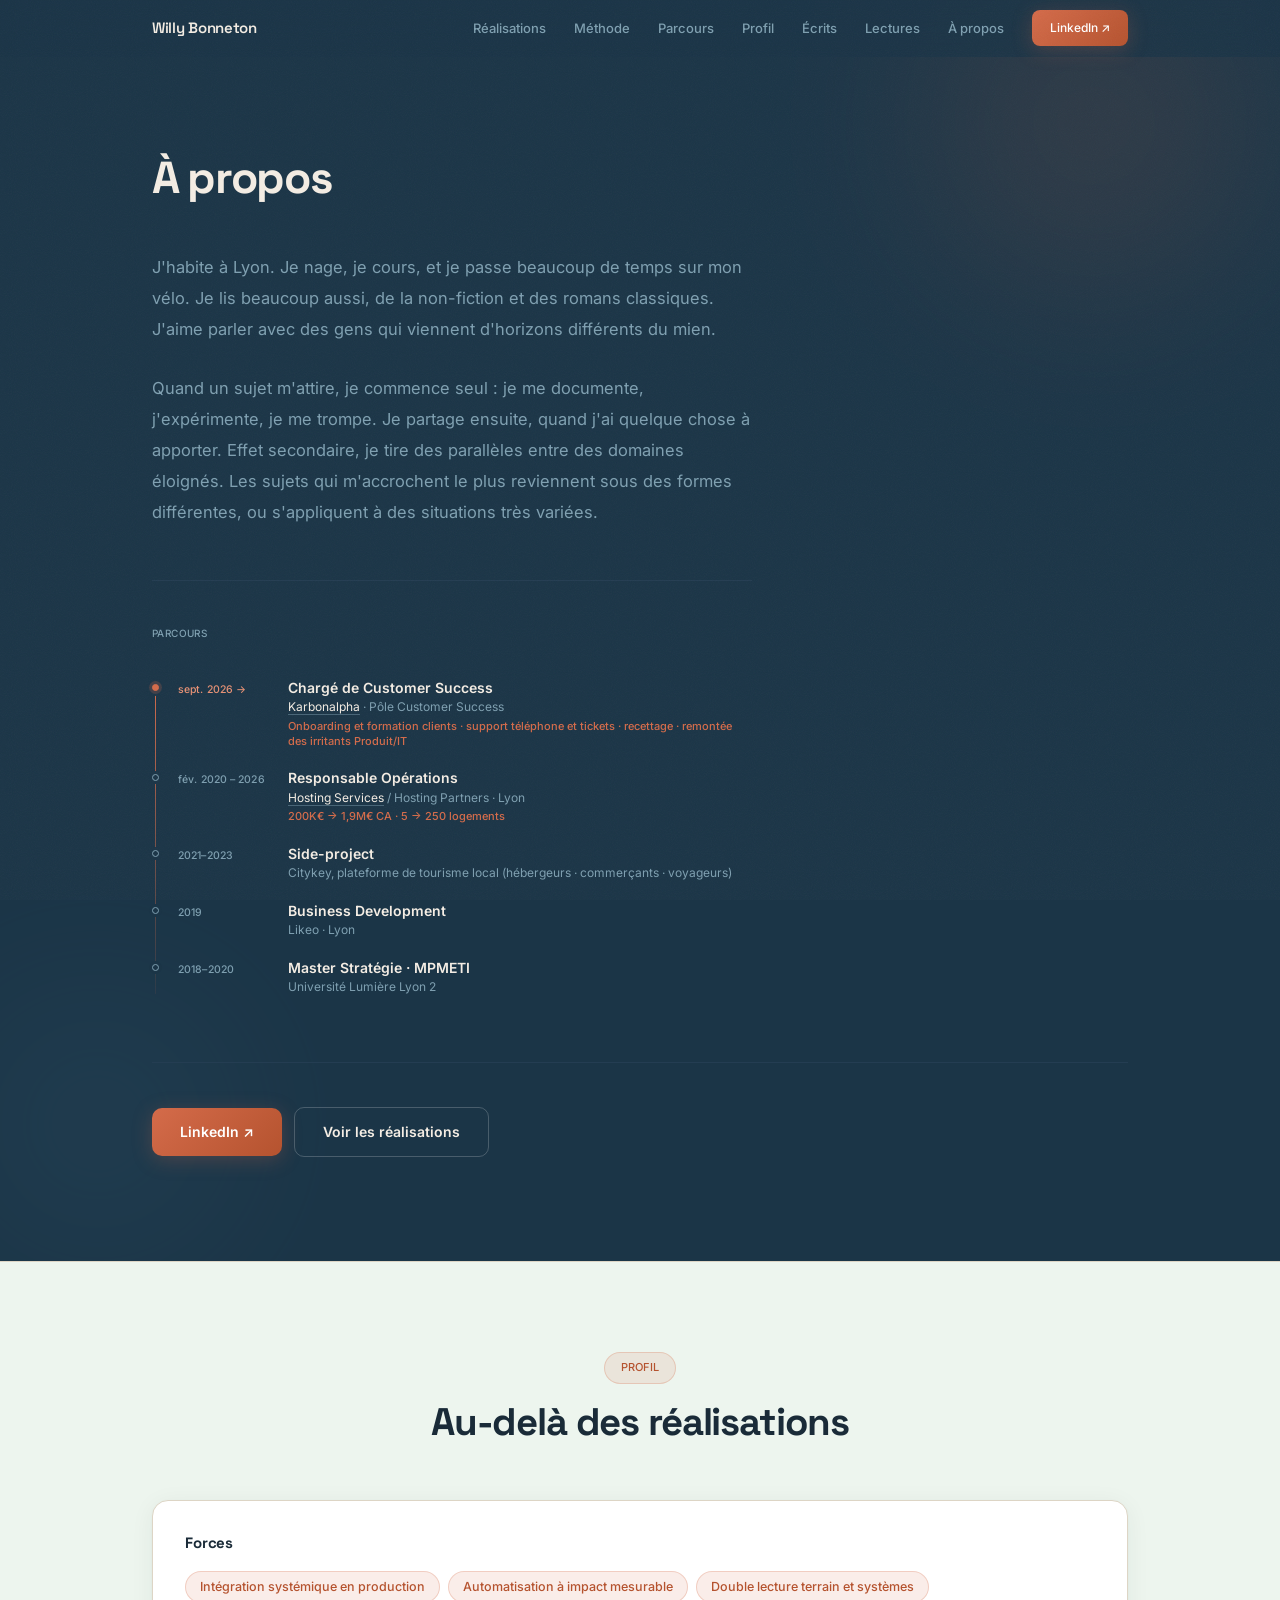
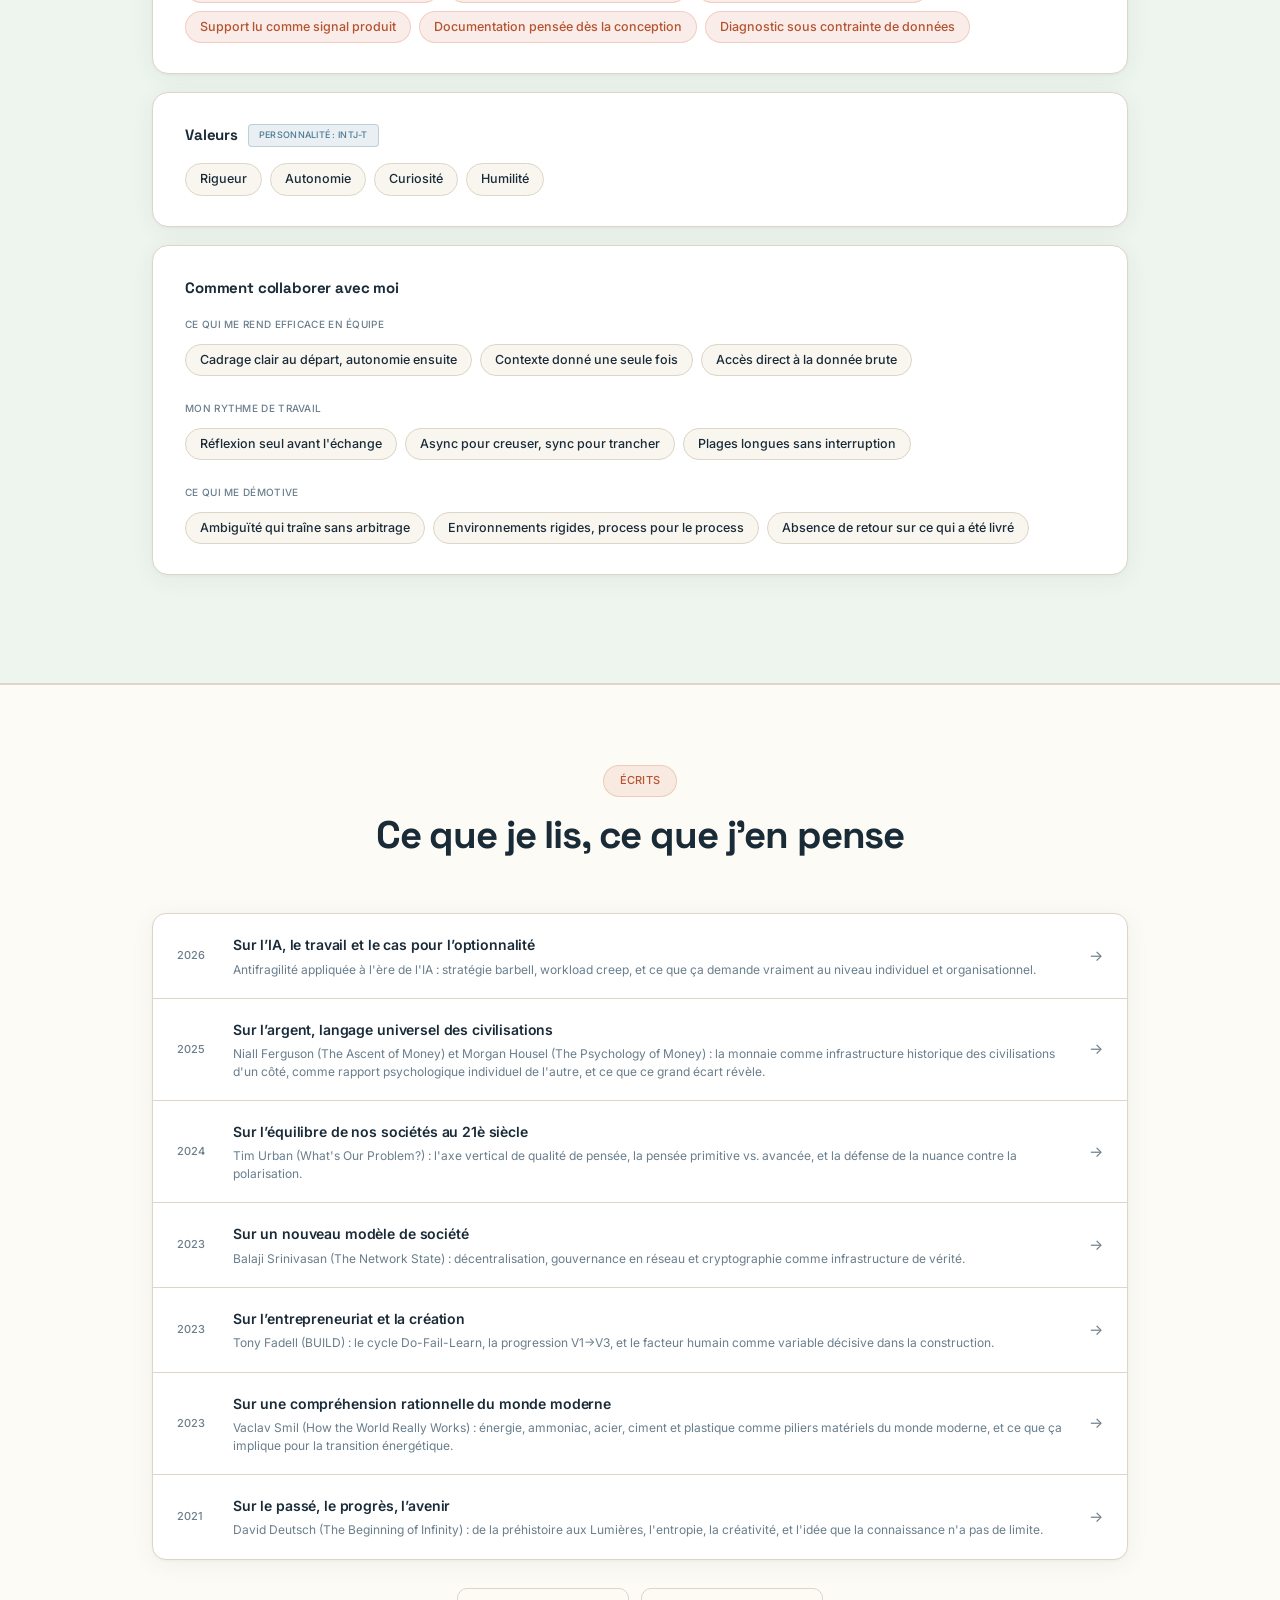
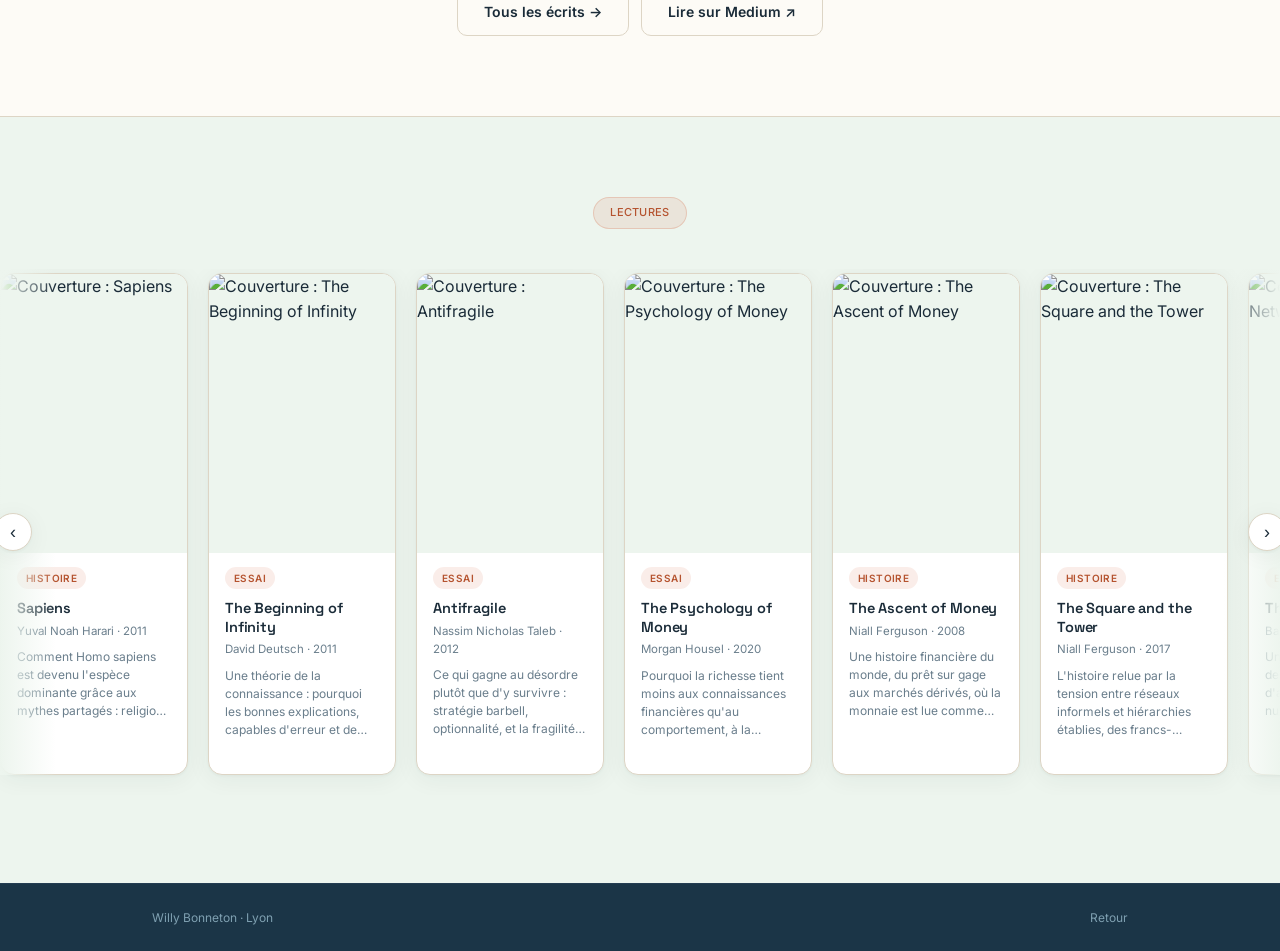
==== commit c331d790: "Révise la page À propos : intro réécrite, Parcours remonté sous l’intro Co-Authored-By: Claude Sonne" ====
--- a/about.html
+++ b/about.html
@@ -39,6 +39,7 @@
         <div class="nav-links">
           <a href="index.html#realisations">Réalisations</a>
           <a href="index.html#methode">Méthode</a>
+          <a href="#parcours">Parcours</a>
           <a href="#profil">Profil</a>
           <a href="#ecrits">Écrits</a>
           <a href="#lectures">Lectures</a>
@@ -51,6 +52,7 @@
     <div class="mobile-menu">
       <a href="index.html#realisations">Réalisations</a>
       <a href="index.html#methode">Méthode</a>
+      <a href="#parcours">Parcours</a>
       <a href="#profil">Profil</a>
       <a href="#ecrits">Écrits</a>
       <a href="#lectures">Lectures</a>
@@ -69,8 +71,62 @@
         <h1 class="reveal">À propos</h1>
 
         <div class="about-body reveal" style="--d:.08s">
-          <p>Installé à Lyon, sportif : je nage, je cours et je passe beaucoup de temps sur mon vélo. Curieux, je lis beaucoup, des ouvrages non-fiction ou des romans classiques. J'aime échanger avec des personnes qui viennent d'horizons différents du mien.</p>
-          <p>Quand je m'intéresse à quelque chose, mon premier réflexe est d'y aller seul. Me documenter, expérimenter, me tromper, puis partager une fois que j'ai quelque chose à apporter. Cette tendance a un effet secondaire : j'apprécie particulièrement tracer des parallèles entre divers thématiques ou spécialités/activités. Les sujets qui m'intéressent le plus sont ceux qui réapparaissent sous des formes différentes ou qui s'appliquent de manière plus ou moins universelle, à travers des situations variées.</p>
+          <p>J'habite à Lyon. Je nage, je cours, et je passe beaucoup de temps sur mon vélo. Je lis beaucoup aussi, de la non-fiction et des romans classiques. J'aime parler avec des gens qui viennent d'horizons différents du mien.</p>
+          <p>Quand un sujet m'attire, je commence seul : je me documente, j'expérimente, je me trompe. Je partage ensuite, quand j'ai quelque chose à apporter. Effet secondaire, je tire des parallèles entre des domaines éloignés. Les sujets qui m'accrochent le plus reviennent sous des formes différentes, ou s'appliquent à des situations très variées.</p>
+        </div>
+
+        <div class="parcours-section reveal" id="parcours" style="--d:.16s;">
+          <p class="parcours-label">Parcours</p>
+          <div class="parcours-timeline">
+
+            <div class="tl-item current">
+              <span class="tl-date">sept. 2026 →</span>
+              <div>
+                <span class="tl-role">Chargé de Customer Success</span>
+                <span class="tl-org"><a href="https://karbonalpha.com/" target="_blank" rel="noopener">Karbonalpha</a> · Pôle Customer Success</span>
+                <span class="tl-stat">Onboarding et formation clients · support téléphone et tickets · recettage · remontée des irritants Produit/IT</span>
+              </div>
+            </div>
+
+            <div class="tl-item">
+              <span class="tl-date">fév. 2020 – 2026</span>
+              <div>
+                <span class="tl-role">Responsable Opérations</span>
+                <span class="tl-org"><a href="https://hostingservices.fr/" target="_blank" rel="noopener">Hosting Services</a> / Hosting Partners · Lyon</span>
+                <span class="tl-stat">200K€ → 1,9M€ CA · 5 → 250 logements</span>
+              </div>
+            </div>
+
+            <div class="tl-item">
+              <span class="tl-date">2021–2023</span>
+              <div>
+                <span class="tl-role">Side-project</span>
+                <span class="tl-org">Citykey, plateforme de tourisme local (hébergeurs · commerçants · voyageurs)</span>
+              </div>
+            </div>
+
+            <div class="tl-item">
+              <span class="tl-date">2019</span>
+              <div>
+                <span class="tl-role">Business Development</span>
+                <span class="tl-org">Likeo · Lyon</span>
+              </div>
+            </div>
+
+            <div class="tl-item">
+              <span class="tl-date">2018–2020</span>
+              <div>
+                <span class="tl-role">Master Stratégie · MPMETI</span>
+                <span class="tl-org">Université Lumière Lyon 2</span>
+              </div>
+            </div>
+
+          </div>
+        </div>
+
+        <div class="about-cta reveal" style="--d:.16s">
+          <a href="https://www.linkedin.com/in/willy-bonneton/" target="_blank" rel="noopener" class="btn">LinkedIn ↗</a>
+          <a href="index.html" class="btn btn-outline">Voir les réalisations</a>
         </div>
       </div>
     </section>
@@ -134,67 +190,6 @@
               <span class="tag-chip">Absence de retour sur ce qui a été livré</span>
             </div>
           </div>
-        </div>
-
-      </div>
-    </section>
-
-    <!-- PARCOURS + CTA -->
-    <section class="about-hero about-parcours-bottom">
-      <div class="container">
-
-        <div class="parcours-section reveal" style="--d:.08s;margin-top:0;padding-top:0;border-top:none;">
-          <p class="parcours-label">Parcours</p>
-          <div class="parcours-timeline">
-
-            <div class="tl-item current">
-              <span class="tl-date">sept. 2026 →</span>
-              <div>
-                <span class="tl-role">Chargé de Customer Success</span>
-                <span class="tl-org"><a href="https://karbonalpha.com/" target="_blank" rel="noopener">Karbonalpha</a> · Pôle Customer Success</span>
-                <span class="tl-stat">Onboarding et formation clients · support téléphone et tickets · recettage · remontée des irritants Produit/IT</span>
-              </div>
-            </div>
-
-            <div class="tl-item">
-              <span class="tl-date">fév. 2020 – 2026</span>
-              <div>
-                <span class="tl-role">Responsable Opérations</span>
-                <span class="tl-org"><a href="https://hostingservices.fr/" target="_blank" rel="noopener">Hosting Services</a> / Hosting Partners · Lyon</span>
-                <span class="tl-stat">200K€ → 1,9M€ CA · 5 → 250 logements</span>
-              </div>
-            </div>
-
-            <div class="tl-item">
-              <span class="tl-date">2021–2023</span>
-              <div>
-                <span class="tl-role">Side-project</span>
-                <span class="tl-org">Citykey, plateforme de tourisme local (hébergeurs · commerçants · voyageurs)</span>
-              </div>
-            </div>
-
-            <div class="tl-item">
-              <span class="tl-date">2019</span>
-              <div>
-                <span class="tl-role">Business Development</span>
-                <span class="tl-org">Likeo · Lyon</span>
-              </div>
-            </div>
-
-            <div class="tl-item">
-              <span class="tl-date">2018–2020</span>
-              <div>
-                <span class="tl-role">Master Stratégie · MPMETI</span>
-                <span class="tl-org">Université Lumière Lyon 2</span>
-              </div>
-            </div>
-
-          </div>
-        </div>
-
-        <div class="about-cta reveal" style="--d:.16s">
-          <a href="https://www.linkedin.com/in/willy-bonneton/" target="_blank" rel="noopener" class="btn">LinkedIn ↗</a>
-          <a href="index.html" class="btn btn-outline">Voir les réalisations</a>
         </div>
 
       </div>
--- a/style.css
+++ b/style.css
@@ -735,11 +735,6 @@
   background: var(--bg-dark);
   padding: 152px 0 104px;
   min-height: 100vh;
-}
-
-.about-parcours-bottom {
-  min-height: auto;
-  padding: 64px 0 104px;
 }
 
 .about-hero .container { position: relative; z-index: 1; }
